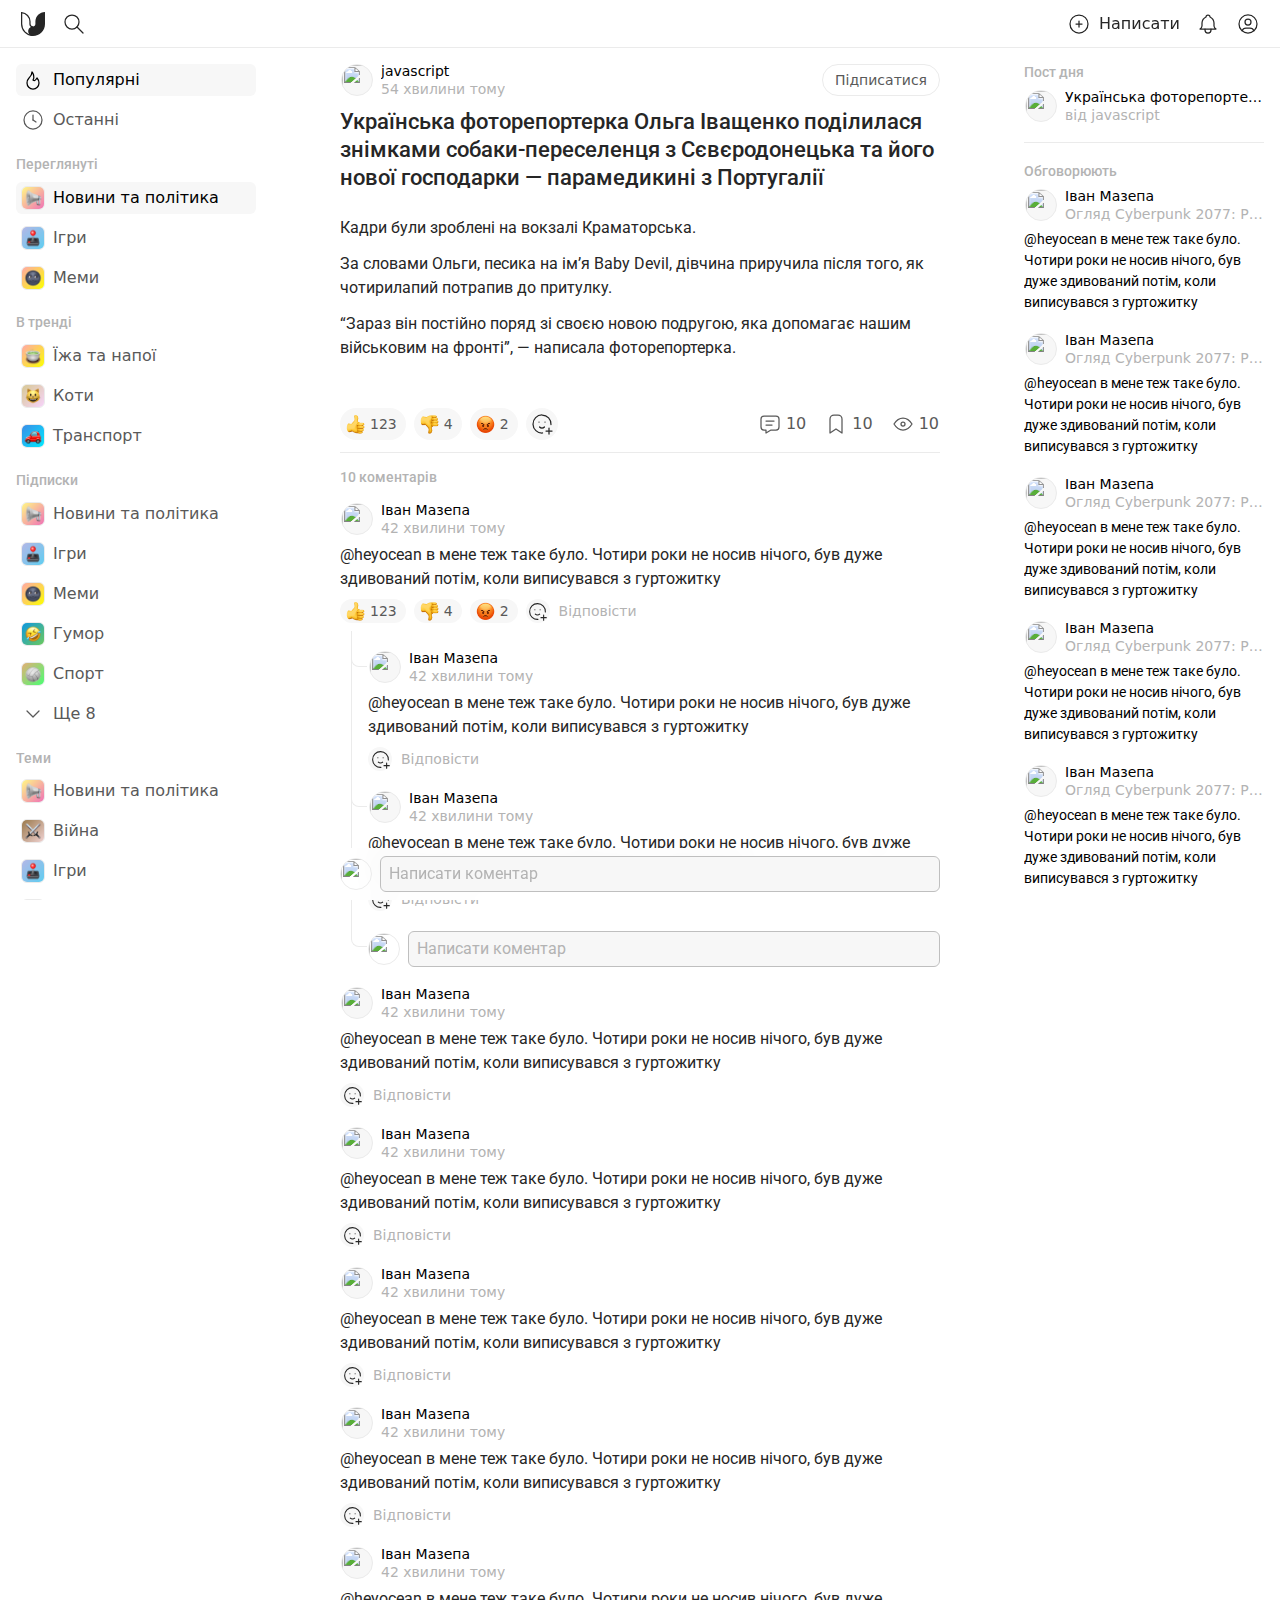
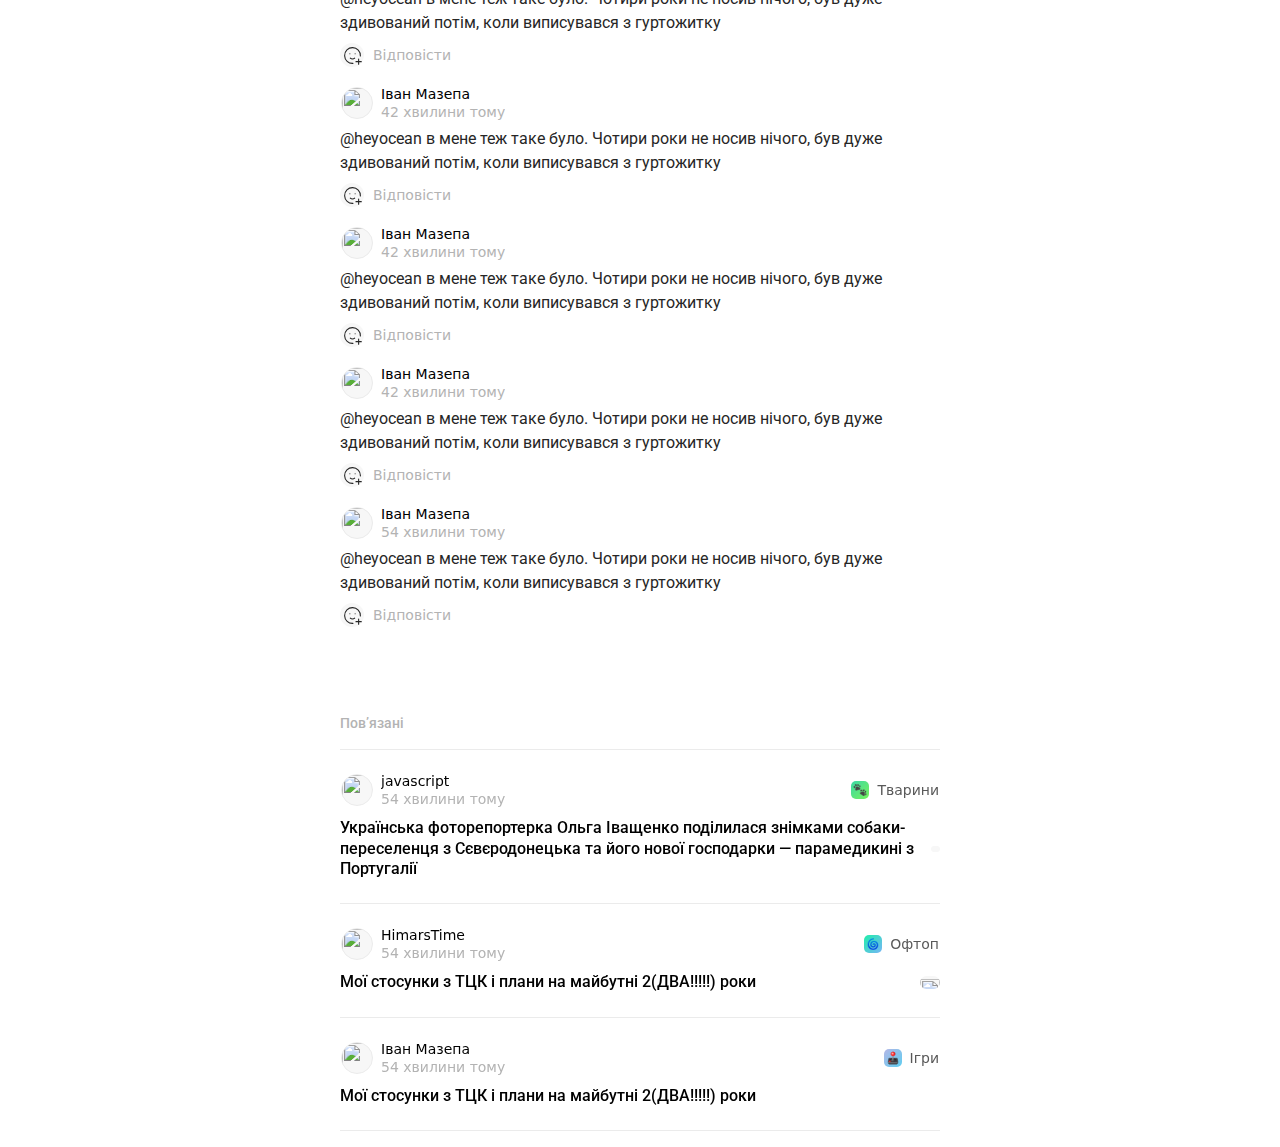
==== post.html @ 1ce72368 "Init" ====
<!DOCTYPE html>
<html lang="en">
  <head>
    <meta charset="UTF-8" />
    <meta
      name="viewport"
      content="width=device-width, initial-scale=1, maximum-scale=1"
    />
    <title>Document</title>

    <link rel="preconnect" href="https://fonts.googleapis.com" />
    <link rel="preconnect" href="https://fonts.gstatic.com" crossorigin />
    <link
      rel="stylesheet"
      href="https://fonts.googleapis.com/css2?family=Roboto:wght@400;500;700&display=swap"
      data-navigate-track="reload"
    />

    <link rel="stylesheet" href="app.css" />
  </head>
  <body>
    <div class="layout">
      <header class="layout__header">
        <div class="layout__header-slot">
          <label for="nav-toggle" class="icon">
            <svg
              xmlns="http://www.w3.org/2000/svg"
              width="24"
              height="24"
              viewBox="0 0 24 24"
              stroke-width="1.25"
              stroke="currentColor"
              fill="none"
              stroke-linecap="round"
              stroke-linejoin="round"
            >
              <path stroke="none" d="M0 0h24v24H0z" fill="none"></path>
              <path d="M4 6l16 0"></path>
              <path d="M4 12l16 0"></path>
              <path d="M4 18l16 0"></path>
            </svg>
          </label>

          <a href="#" class="button" style="--button-px: 0">
            <svg
              width="32"
              height="32"
              viewBox="0 0 32 32"
              fill="none"
              xmlns="http://www.w3.org/2000/svg"
            >
              <path
                d="M15.375 27.3581C9.38347 27.0336 4.62506 22.0725 4.62506 16L4.625 4.64642C9.29014 4.96732 12.9749 8.85333 12.9749 13.6V16V16C12.975 17.4563 14.0043 18.6723 15.375 18.9602V27.3581Z"
                stroke="currentColor"
                stroke-width="1.25"
              />
              <path
                d="M18.3994 13.6C18.3994 8.29805 22.6974 4 27.9993 4V16C27.9993 22.6167 22.6439 27.9827 16.0312 27.9999C16.0205 28 16.0099 28 15.9992 28C13.3482 28 11.1992 25.851 11.1992 23.2C11.1992 20.5491 13.3482 18.4 15.9992 18.4C15.9991 18.4 15.9992 18.4 15.9992 18.4C17.3246 18.4 18.3992 17.3254 18.3992 16L18.3994 13.6Z"
                fill="currentColor"
              />
            </svg>
          </a>

          <label class="button" for="search-from-toggle">
            <span class="icon">
              <svg
                xmlns="http://www.w3.org/2000/svg"
                width="24"
                height="24"
                viewBox="0 0 24 24"
                stroke-width="1.25"
                stroke="currentColor"
                fill="none"
                stroke-linecap="round"
                stroke-linejoin="round"
              >
                <path stroke="none" d="M0 0h24v24H0z" fill="none"></path>
                <path d="M10 10m-7 0a7 7 0 1 0 14 0a7 7 0 1 0 -14 0"></path>
                <path d="M21 21l-6 -6"></path>
              </svg>
            </span>
          </label>
        </div>

        <div class="layout__header-slot">
          <label class="button" for="post-form-toggle">
            <span class="icon">
              <svg
                xmlns="http://www.w3.org/2000/svg"
                width="24"
                height="24"
                viewBox="0 0 24 24"
                stroke-width="1.25"
                stroke="currentColor"
                fill="none"
                stroke-linecap="round"
                stroke-linejoin="round"
              >
                <path stroke="none" d="M0 0h24v24H0z" fill="none"></path>
                <path d="M3 12a9 9 0 1 0 18 0a9 9 0 0 0 -18 0"></path>
                <path d="M9 12h6"></path>
                <path d="M12 9v6"></path>
              </svg>
            </span>
            Написати
          </label>
          <label class="button" for="notifications-toggle">
            <span class="icon">
              <svg
                xmlns="http://www.w3.org/2000/svg"
                class="icon icon-tabler icon-tabler-bell"
                width="24"
                height="24"
                viewBox="0 0 24 24"
                stroke-width="1.25"
                stroke="currentColor"
                fill="none"
                stroke-linecap="round"
                stroke-linejoin="round"
              >
                <path stroke="none" d="M0 0h24v24H0z" fill="none"></path>
                <path
                  d="M10 5a2 2 0 1 1 4 0a7 7 0 0 1 4 6v3a4 4 0 0 0 2 3h-16a4 4 0 0 0 2 -3v-3a7 7 0 0 1 4 -6"
                ></path>
                <path d="M9 17v1a3 3 0 0 0 6 0v-1"></path>
              </svg>
            </span>
          </label>
          <button class="button">
            <span class="icon">
              <svg
                xmlns="http://www.w3.org/2000/svg"
                width="24"
                height="24"
                viewBox="0 0 24 24"
                stroke-width="1.25"
                stroke="currentColor"
                fill="none"
                stroke-linecap="round"
                stroke-linejoin="round"
              >
                <path stroke="none" d="M0 0h24v24H0z" fill="none"></path>
                <path d="M12 12m-9 0a9 9 0 1 0 18 0a9 9 0 1 0 -18 0"></path>
                <path d="M12 10m-3 0a3 3 0 1 0 6 0a3 3 0 1 0 -6 0"></path>
                <path
                  d="M6.168 18.849a4 4 0 0 1 3.832 -2.849h4a4 4 0 0 1 3.834 2.855"
                ></path>
              </svg>
            </span>
          </button>
          <label for="aside-toggle" class="icon">
            <svg
              xmlns="http://www.w3.org/2000/svg"
              width="24"
              height="24"
              viewBox="0 0 24 24"
              stroke-width="1.25"
              stroke="currentColor"
              fill="none"
              stroke-linecap="round"
              stroke-linejoin="round"
            >
              <path stroke="none" d="M0 0h24v24H0z" fill="none"></path>
              <path d="M6 6l6 6l-6 6"></path>
              <path d="M17 5v13"></path>
            </svg>
          </label>
        </div>
      </header>

      <div class="layout__body">
        <input type="checkbox" id="nav-toggle" data-drawer-toggle />
        <aside class="layout__aside drawer" data-drawer-variant="left">
          <div class="group" data-group-variant="vertical">
            <section
              class="group"
              data-group-variant="vertical"
              data-group-gap="sm"
            >
              <ul class="tabs" data-tabs-variant="vertical">
                <li data-current>
                  <a href="#" class="button">
                    <span class="icon">
                      <svg
                        xmlns="http://www.w3.org/2000/svg"
                        width="24"
                        height="24"
                        viewBox="0 0 24 24"
                        stroke-width="1.25"
                        stroke="currentColor"
                        fill="none"
                        stroke-linecap="round"
                        stroke-linejoin="round"
                      >
                        <path
                          stroke="none"
                          d="M0 0h24v24H0z"
                          fill="none"
                        ></path>
                        <path
                          d="M12 12c2 -2.96 0 -7 -1 -8c0 3.038 -1.773 4.741 -3 6c-1.226 1.26 -2 3.24 -2 5a6 6 0 1 0 12 0c0 -1.532 -1.056 -3.94 -2 -5c-1.786 3 -2.791 3 -4 2z"
                        ></path>
                      </svg>
                    </span>
                    Популярні
                  </a>
                </li>
                <li>
                  <a href="#" class="button">
                    <span class="icon">
                      <svg
                        xmlns="http://www.w3.org/2000/svg"
                        width="24"
                        height="24"
                        viewBox="0 0 24 24"
                        stroke-width="1.25"
                        stroke="currentColor"
                        fill="none"
                        stroke-linecap="round"
                        stroke-linejoin="round"
                      >
                        <path
                          stroke="none"
                          d="M0 0h24v24H0z"
                          fill="none"
                        ></path>
                        <path
                          d="M12 12m-9 0a9 9 0 1 0 18 0a9 9 0 1 0 -18 0"
                        ></path>
                        <path d="M12 12l3 2"></path>
                        <path d="M12 7v5"></path>
                      </svg>
                    </span>
                    Останні
                  </a>
                </li>
              </ul>
            </section>

            <section
              class="group"
              data-group-variant="vertical"
              data-group-gap="sm"
            >
              <h3 class="capheading">Переглянуті</h3>

              <ul class="tabs" data-tabs-variant="vertical">
                <li data-current>
                  <a href="#" class="tag-button button">
                    <span class="icon">
                      <img src="./topics/news.png" alt="" />
                    </span>
                    Новини та політика
                  </a>
                </li>
                <li>
                  <a href="#" class="tag-button button">
                    <span class="icon">
                      <img src="./topics/gaming.png" alt="" />
                    </span>
                    Ігри
                  </a>
                </li>
                <li>
                  <a href="#" class="tag-button button">
                    <span class="icon">
                      <img src="./topics/meme.png" alt="" />
                    </span>
                    Меми
                  </a>
                </li>
              </ul>
            </section>

            <section
              class="group"
              data-group-variant="vertical"
              data-group-gap="sm"
            >
              <h3 class="capheading">В тренді</h3>

              <ul class="tabs" data-tabs-variant="vertical">
                <li>
                  <a href="#" class="tag-button button">
                    <span class="icon">
                      <img src="./topics/food-drinks.png" alt="" />
                    </span>
                    Їжа та напої
                  </a>
                </li>
                <li>
                  <a href="#" class="tag-button button">
                    <span class="icon">
                      <img src="./topics/cats.png" alt="" />
                    </span>
                    Коти
                  </a>
                </li>
                <li>
                  <a href="#" class="tag-button button">
                    <span class="icon">
                      <img src="./topics/vehicle.png" alt="" />
                    </span>
                    Транспорт
                  </a>
                </li>
              </ul>
            </section>

            <section
              class="group"
              data-group-variant="vertical"
              data-group-gap="sm"
            >
              <h3 class="capheading">Підписки</h3>

              <ul class="tabs" data-tabs-variant="vertical">
                <li>
                  <a href="#" class="tag-button button">
                    <span class="icon">
                      <img src="./topics/news.png" alt="" />
                    </span>
                    Новини та політика
                  </a>
                </li>
                <li>
                  <a href="#" class="tag-button button">
                    <span class="icon">
                      <img src="./topics/gaming.png" alt="" />
                    </span>
                    Ігри
                  </a>
                </li>
                <li>
                  <a href="#" class="tag-button button">
                    <span class="icon">
                      <img src="./topics/meme.png" alt="" />
                    </span>
                    Меми
                  </a>
                </li>
                <li>
                  <a href="#" class="tag-button button">
                    <span class="icon">
                      <img src="./topics/humor.png" alt="" />
                    </span>
                    Гумор
                  </a>
                </li>
                <li>
                  <a href="#" class="tag-button button">
                    <span class="icon">
                      <img src="./topics/sport.png" alt="" />
                    </span>
                    Спорт
                  </a>
                </li>
                <li>
                  <a href="#" class="button">
                    <span class="icon">
                      <svg
                        xmlns="http://www.w3.org/2000/svg"
                        width="24"
                        height="24"
                        viewBox="0 0 24 24"
                        stroke-width="1.25"
                        stroke="currentColor"
                        fill="none"
                        stroke-linecap="round"
                        stroke-linejoin="round"
                      >
                        <path
                          stroke="none"
                          d="M0 0h24v24H0z"
                          fill="none"
                        ></path>
                        <path d="M6 9l6 6l6 -6"></path>
                      </svg>
                    </span>
                    Ще 8
                  </a>
                </li>
              </ul>
            </section>

            <section
              class="group"
              data-group-variant="vertical"
              data-group-gap="sm"
            >
              <h3 class="capheading">Теми</h3>

              <ul class="tabs" data-tabs-variant="vertical">
                <li>
                  <a href="#" class="tag-button button">
                    <span class="icon">
                      <img src="./topics/news.png" alt="" />
                    </span>
                    Новини та політика
                  </a>
                </li>
                <li>
                  <a href="#" class="tag-button button">
                    <span class="icon">
                      <img src="./topics/war.png" alt="" />
                    </span>
                    Війна
                  </a>
                </li>
                <li>
                  <a href="#" class="tag-button button">
                    <span class="icon">
                      <img src="./topics/gaming.png" alt="" />
                    </span>
                    Ігри
                  </a>
                </li>
                <li>
                  <a href="#" class="tag-button button">
                    <span class="icon">
                      <img src="./topics/meme.png" alt="" />
                    </span>
                    Меми
                  </a>
                </li>
                <li>
                  <a href="#" class="tag-button button">
                    <span class="icon">
                      <img src="./topics/humor.png" alt="" />
                    </span>
                    Гумор
                  </a>
                </li>
                <li>
                  <a href="#" class="tag-button button">
                    <span class="icon">
                      <img src="./topics/sport.png" alt="" />
                    </span>
                    Спорт
                  </a>
                </li>
                <li>
                  <a href="#" class="tag-button button">
                    <span class="icon">
                      <img src="./topics/relationship.png" alt="" />
                    </span>
                    Відносини
                  </a>
                </li>
                <li>
                  <a href="#" class="tag-button button">
                    <span class="icon">
                      <img src="./topics/comics.png" alt="" />
                    </span>
                    Комікси та вебтуни
                  </a>
                </li>
                <li>
                  <a href="#" class="tag-button button">
                    <span class="icon">
                      <img src="./topics/animals.png" alt="" />
                    </span>
                    Тварини
                  </a>
                </li>
                <li>
                  <a href="#" class="tag-button button">
                    <span class="icon">
                      <img src="./topics/food-drinks.png" alt="" />
                    </span>
                    Їжа та напої
                  </a>
                </li>
                <li>
                  <a href="#" class="tag-button button">
                    <span class="icon">
                      <img src="./topics/cats.png" alt="" />
                    </span>
                    Коти
                  </a>
                </li>
                <li>
                  <a href="#" class="tag-button button">
                    <span class="icon">
                      <img src="./topics/vehicle.png" alt="" />
                    </span>
                    Транспорт
                  </a>
                </li>
                <li>
                  <a href="#" class="tag-button button">
                    <span class="icon">
                      <img src="./topics/science.png" alt="" />
                    </span>
                    Наука і техніка
                  </a>
                </li>
                <li>
                  <a href="#" class="tag-button button">
                    <span class="icon">
                      <img src="./topics/shock.png" alt="" />
                    </span>
                    Шок
                  </a>
                </li>
                <li>
                  <a href="#" class="tag-button button">
                    <span class="icon">
                      <img src="./topics/crypto.png" alt="" />
                    </span>
                    Крипта
                  </a>
                </li>
                <li>
                  <a href="#" class="tag-button button">
                    <span class="icon">
                      <img src="./topics/anime.png" alt="" />
                    </span>
                    Аніме та манга
                  </a>
                </li>
                <li>
                  <a href="#" class="tag-button button">
                    <span class="icon">
                      <img src="./topics/movies.png" alt="" />
                    </span>
                    Кіно та ТБ
                  </a>
                </li>
                <li>
                  <a href="#" class="tag-button button">
                    <span class="icon">
                      <img src="./topics/offtop.png" alt="" />
                    </span>
                    Офтоп
                  </a>
                </li>
                <li>
                  <a href="#" class="tag-button button">
                    <span class="icon">
                      <img src="./topics/wow.png" alt="" />
                    </span>
                    Ух ти!
                  </a>
                </li>
                <li>
                  <a href="#" class="tag-button button">
                    <span class="icon">
                      <img src="./topics/positive.png" alt="" />
                    </span>
                    Позитив
                  </a>
                </li>
                <li>
                  <a href="#" class="tag-button button">
                    <span class="icon">
                      <img src="./topics/ask-tell.png" alt="" />
                    </span>
                    Питай та розповідай
                  </a>
                </li>
                <li>
                  <a href="#" class="tag-button button">
                    <span class="icon">
                      <img src="./topics/music.png" alt="" />
                    </span>
                    Музика
                  </a>
                </li>
                <li>
                  <a href="#" class="tag-button button">
                    <span class="icon">
                      <img src="./topics/ai.png" alt="" />
                    </span>
                    Штучний інтелект
                  </a>
                </li>
                <li>
                  <a href="#" class="tag-button button">
                    <span class="icon">
                      <img src="./topics/traveling.png" alt="" />
                    </span>
                    Навколо світу
                  </a>
                </li>
                <li>
                  <a href="#" class="tag-button button">
                    <span class="icon">
                      <img src="./topics/lifehack.png" alt="" />
                    </span>
                    Лайфхаки
                  </a>
                </li>
                <li>
                  <a href="#" class="tag-button button">
                    <span class="icon">
                      <img src="./topics/development.png" alt="" />
                    </span>
                    Розробка
                  </a>
                </li>
              </ul>
            </section>
          </div>
        </aside>

        <!--
        <main class="layout__main">
          <div class="group" data-group-variant="vertical">
            <ul class="tabs">
              <li data-current>
                <a href="#" class="button">Популярні</a>
              </li>
              <li>
                <a href="#" class="button">Останні</a>
              </li>
            </ul>

            <ul class="list">
              <li>
                <article class="post-preview">
                  <header class="post-preview__header">
                    <a href="#" class="metaicon button">
                      <span class="userpic icon">
                        <img
                          src="https://media.ujournal.com.ua/d41d8cd98f00b204e9800998ecf8427e-108.jpg"
                          alt=""
                        />
                      </span>
                      <span>
                        <span>javascript</span>
                        <span>54 хвилини тому</span>
                      </span>
                    </a>
                    <a href="#" class="button tag">
                      <span class="icon">
                        <img src="./topics/animals.png" alt="" />
                      </span>
                      Тварини
                    </a>
                  </header>
                  <div class="post-preview__body">
                    <h2 class="post-preview__title">
                      <a href="#">
                        Українська фоторепортерка Ольга Іващенко поділилася
                        знімками собаки-переселенця з Сєвєродонецька та його
                        нової господарки — парамедикині з Португалії
                      </a>
                    </h2>
                    <p class="post-preview__description">
                      Кадри були зроблені на вокзалі Краматорська. За словами
                      Ольги, песика на ім’я Baby Devil, дівчина приручила після
                      того, як чотирилапий потрапив до притулку. “Зараз він
                      постійно поряд зі своєю новою по…
                    </p>
                    <div class="post-preview__image">
                      <img
                        src="https://media.ujournal.com.ua/6aaf73ac7b2ecc97fa11ed50e560b2a7.jpg"
                        alt=""
                      />
                    </div>
                  </div>
                  <footer class="post-preview__footer">
                    <div
                      class="group"
                      data-group-variant="horizontal"
                      data-group-gap="sm"
                    >
                      <button type="button" class="reaction-button button">
                        <span class="icon">
                          <img src="./reactions/thumb-up.png" />
                        </span>
                        123
                      </button>
                      <button type="button" class="reaction-button button">
                        <span class="icon">
                          <img src="./reactions/thumb-down.png" />
                        </span>
                        4
                      </button>
                      <button type="button" class="reaction-button button">
                        <span class="icon">
                          <img src="./reactions/angry.png" />
                        </span>
                        2
                      </button>
                      <details class="reaction">
                        <summary>
                          <span class="button">
                            <span class="icon">
                              <svg
                                xmlns="http://www.w3.org/2000/svg"
                                width="24"
                                height="24"
                                viewBox="0 0 24 24"
                                stroke-width="1.25"
                                stroke="currentColor"
                                fill="none"
                                stroke-linecap="round"
                                stroke-linejoin="round"
                              >
                                <path
                                  stroke="none"
                                  d="M0 0h24v24H0z"
                                  fill="none"
                                ></path>
                                <path
                                  d="M20.985 12.528a9 9 0 1 0 -8.45 8.456"
                                ></path>
                                <path d="M16 19h6"></path>
                                <path d="M19 16v6"></path>
                                <path d="M9 10h.01"></path>
                                <path d="M15 10h.01"></path>
                                <path
                                  d="M9.5 15c.658 .64 1.56 1 2.5 1s1.842 -.36 2.5 -1"
                                ></path>
                              </svg>
                            </span>
                          </span>
                        </summary>
                        <section>
                          <button type="button" class="button">
                            <span class="icon">
                              <img src="./reactions/thumb-up.png" />
                            </span>
                          </button>
                          <button type="button" class="button">
                            <span class="icon">
                              <img src="./reactions/happy.png" />
                            </span>
                          </button>
                          <button type="button" class="button">
                            <span class="icon">
                              <img src="./reactions/wow.png" />
                            </span>
                          </button>
                          <button type="button" class="button">
                            <span class="icon">
                              <img src="./reactions/thumb-down.png" />
                            </span>
                          </button>
                          <button type="button" class="button">
                            <span class="icon">
                              <img src="./reactions/sad.png" />
                            </span>
                          </button>
                          <button type="button" class="button">
                            <span class="icon">
                              <img src="./reactions/angry.png" />
                            </span>
                          </button>
                        </section>
                      </details>
                    </div>
                    <ul class="group">
                      <li>
                        <a herf="#" class="button">
                          <span class="overflowed">
                            <span class="userpic icon">
                              <img
                                src="https://media.ujournal.com.ua/d41d8cd98f00b204e9800998ecf8427e-167.jpg"
                                alt=""
                              />
                            </span>
                            <span class="userpic icon">
                              <img
                                src="https://media.ujournal.com.ua/d41d8cd98f00b204e9800998ecf8427e-167.jpg"
                                alt=""
                              />
                            </span>
                            <span class="userpic icon">
                              <img
                                src="https://media.ujournal.com.ua/d41d8cd98f00b204e9800998ecf8427e-167.jpg"
                                alt=""
                              />
                            </span>
                          </span>
                          10 коментарів
                        </a>
                      </li>
                      <li>
                        <span class="button">
                          <span class="icon">
                            <svg
                              xmlns="http://www.w3.org/2000/svg"
                              width="24"
                              height="24"
                              viewBox="0 0 24 24"
                              stroke-width="1.25"
                              stroke="currentColor"
                              fill="none"
                              stroke-linecap="round"
                              stroke-linejoin="round"
                            >
                              <path
                                stroke="none"
                                d="M0 0h24v24H0z"
                                fill="none"
                              ></path>
                              <path
                                d="M10 12a2 2 0 1 0 4 0a2 2 0 0 0 -4 0"
                              ></path>
                              <path
                                d="M21 12c-2.4 4 -5.4 6 -9 6c-3.6 0 -6.6 -2 -9 -6c2.4 -4 5.4 -6 9 -6c3.6 0 6.6 2 9 6"
                              ></path>
                            </svg>
                          </span>
                          10
                        </span>
                      </li>
                    </ul>
                  </footer>
                </article>
              </li>
              <li>
                <article class="post-preview">
                  <header class="post-preview__header">
                    <a href="#" class="metaicon button">
                      <span class="userpic icon">
                        <img
                          src="https://media.ujournal.com.ua/d41d8cd98f00b204e9800998ecf8427e-217.jpg"
                          alt=""
                        />
                      </span>
                      <span>
                        <span>HimarsTime</span>
                        <span>54 хвилини тому</span>
                      </span>
                    </a>
                    <a href="#" class="button tag">
                      <span class="icon">
                        <img src="./topics/offtop.png" alt="" />
                      </span>
                      Офтоп
                    </a>
                  </header>
                  <div class="post-preview__body">
                    <h2 class="post-preview__title">
                      <a href="#">
                        Мої стосунки з ТЦК і плани на майбутні 2(ДВА!!!!!) роки
                      </a>
                    </h2>
                    <p class="post-preview__description">
                      За моїми підрахунками я вже 17 років безперервно намагаюсь
                      чомусь навчитись в різних навчальних закладах Після 24
                      лютого я по суті сиджу майже безвилазно в селі, хоч і
                      вчусь в Харкові (я там дистанцій…
                    </p>
                    <div class="post-preview__image">
                      <img
                        src="https://media.ujournal.com.ua/4ba58a773c8dbd08305634bb1a7a73d3.jpg"
                        alt=""
                      />
                    </div>
                  </div>
                  <footer class="post-preview__footer">
                    <div
                      class="group"
                      data-group-variant="horizontal"
                      data-group-gap="sm"
                    >
                      <button type="button" class="reaction-button button">
                        <span class="icon">
                          <img src="./reactions/thumb-up.png" />
                        </span>
                        123
                      </button>
                      <button type="button" class="reaction-button button">
                        <span class="icon">
                          <img src="./reactions/thumb-down.png" />
                        </span>
                        4
                      </button>
                      <button type="button" class="reaction-button button">
                        <span class="icon">
                          <img src="./reactions/angry.png" />
                        </span>
                        2
                      </button>
                      <details class="reaction">
                        <summary>
                          <span class="button">
                            <span class="icon">
                              <svg
                                xmlns="http://www.w3.org/2000/svg"
                                width="24"
                                height="24"
                                viewBox="0 0 24 24"
                                stroke-width="1.25"
                                stroke="currentColor"
                                fill="none"
                                stroke-linecap="round"
                                stroke-linejoin="round"
                              >
                                <path
                                  stroke="none"
                                  d="M0 0h24v24H0z"
                                  fill="none"
                                ></path>
                                <path
                                  d="M20.985 12.528a9 9 0 1 0 -8.45 8.456"
                                ></path>
                                <path d="M16 19h6"></path>
                                <path d="M19 16v6"></path>
                                <path d="M9 10h.01"></path>
                                <path d="M15 10h.01"></path>
                                <path
                                  d="M9.5 15c.658 .64 1.56 1 2.5 1s1.842 -.36 2.5 -1"
                                ></path>
                              </svg>
                            </span>
                          </span>
                        </summary>
                        <section>
                          <button type="button" class="button">
                            <span class="icon">
                              <img src="./reactions/thumb-up.png" />
                            </span>
                          </button>
                          <button type="button" class="button">
                            <span class="icon">
                              <img src="./reactions/happy.png" />
                            </span>
                          </button>
                          <button type="button" class="button">
                            <span class="icon">
                              <img src="./reactions/wow.png" />
                            </span>
                          </button>
                          <button type="button" class="button">
                            <span class="icon">
                              <img src="./reactions/thumb-down.png" />
                            </span>
                          </button>
                          <button type="button" class="button">
                            <span class="icon">
                              <img src="./reactions/sad.png" />
                            </span>
                          </button>
                          <button type="button" class="button">
                            <span class="icon">
                              <img src="./reactions/angry.png" />
                            </span>
                          </button>
                        </section>
                      </details>
                    </div>
                    <ul class="group">
                      <li>
                        <a herf="#" class="button">
                          <span class="overflowed">
                            <span class="userpic icon">
                              <img
                                src="https://media.ujournal.com.ua/d41d8cd98f00b204e9800998ecf8427e-167.jpg"
                                alt=""
                              />
                            </span>
                            <span class="userpic icon">
                              <img
                                src="https://media.ujournal.com.ua/d41d8cd98f00b204e9800998ecf8427e-167.jpg"
                                alt=""
                              />
                            </span>
                            <span class="userpic icon">
                              <img
                                src="https://media.ujournal.com.ua/d41d8cd98f00b204e9800998ecf8427e-167.jpg"
                                alt=""
                              />
                            </span>
                          </span>
                          10 коментарів
                        </a>
                      </li>
                      <li>
                        <span class="button">
                          <span class="icon">
                            <svg
                              xmlns="http://www.w3.org/2000/svg"
                              width="24"
                              height="24"
                              viewBox="0 0 24 24"
                              stroke-width="1.25"
                              stroke="currentColor"
                              fill="none"
                              stroke-linecap="round"
                              stroke-linejoin="round"
                            >
                              <path
                                stroke="none"
                                d="M0 0h24v24H0z"
                                fill="none"
                              ></path>
                              <path
                                d="M10 12a2 2 0 1 0 4 0a2 2 0 0 0 -4 0"
                              ></path>
                              <path
                                d="M21 12c-2.4 4 -5.4 6 -9 6c-3.6 0 -6.6 -2 -9 -6c2.4 -4 5.4 -6 9 -6c3.6 0 6.6 2 9 6"
                              ></path>
                            </svg>
                          </span>
                          10
                        </span>
                      </li>
                    </ul>
                  </footer>
                </article>
              </li>
              <li>
                <article class="post-preview">
                  <header class="post-preview__header">
                    <a href="#" class="metaicon button">
                      <span class="userpic icon">
                        <img
                          src="https://media.ujournal.com.ua/d41d8cd98f00b204e9800998ecf8427e-167.jpg"
                          alt=""
                        />
                      </span>
                      <span>
                        <span>Іван Мазепа</span>
                        <span>54 хвилини тому</span>
                      </span>
                    </a>
                    <a href="#" class="button tag">
                      <span class="icon">
                        <img src="./topics/gaming.png" alt="" />
                      </span>
                      Ігри
                    </a>
                  </header>
                  <div class="post-preview__body">
                    <h2 class="post-preview__title">
                      <a href="#"> 42 хвилини тому </a>
                    </h2>
                    <p class="post-preview__description">
                      26 вересня для оновленої Cyberpunk 2077 2.0, яка вийшла за
                      п’ять днів до цього, вийшло перше та останнє сюжетне
                      доповнення Phantom Liberty. Воно ж «Ілюзія свободи». DLC
                      додає досить велику кількість сюжетних квестів, додаткових
                      завдань та побічних квестів.
                    </p>
                    <div class="post-preview__image"></div>
                  </div>
                  <footer class="post-preview__footer">
                    <div
                      class="group"
                      data-group-variant="horizontal"
                      data-group-gap="sm"
                    >
                      <button type="button" class="reaction-button button">
                        <span class="icon">
                          <img src="./reactions/thumb-up.png" />
                        </span>
                        123
                      </button>
                      <button type="button" class="reaction-button button">
                        <span class="icon">
                          <img src="./reactions/thumb-down.png" />
                        </span>
                        4
                      </button>
                      <button type="button" class="reaction-button button">
                        <span class="icon">
                          <img src="./reactions/angry.png" />
                        </span>
                        2
                      </button>
                      <details class="reaction">
                        <summary>
                          <span class="button">
                            <span class="icon">
                              <svg
                                xmlns="http://www.w3.org/2000/svg"
                                width="24"
                                height="24"
                                viewBox="0 0 24 24"
                                stroke-width="1.25"
                                stroke="currentColor"
                                fill="none"
                                stroke-linecap="round"
                                stroke-linejoin="round"
                              >
                                <path
                                  stroke="none"
                                  d="M0 0h24v24H0z"
                                  fill="none"
                                ></path>
                                <path
                                  d="M20.985 12.528a9 9 0 1 0 -8.45 8.456"
                                ></path>
                                <path d="M16 19h6"></path>
                                <path d="M19 16v6"></path>
                                <path d="M9 10h.01"></path>
                                <path d="M15 10h.01"></path>
                                <path
                                  d="M9.5 15c.658 .64 1.56 1 2.5 1s1.842 -.36 2.5 -1"
                                ></path>
                              </svg>
                            </span>
                          </span>
                        </summary>
                        <section>
                          <button type="button" class="button">
                            <span class="icon">
                              <img src="./reactions/thumb-up.png" />
                            </span>
                          </button>
                          <button type="button" class="button">
                            <span class="icon">
                              <img src="./reactions/happy.png" />
                            </span>
                          </button>
                          <button type="button" class="button">
                            <span class="icon">
                              <img src="./reactions/wow.png" />
                            </span>
                          </button>
                          <button type="button" class="button">
                            <span class="icon">
                              <img src="./reactions/thumb-down.png" />
                            </span>
                          </button>
                          <button type="button" class="button">
                            <span class="icon">
                              <img src="./reactions/sad.png" />
                            </span>
                          </button>
                          <button type="button" class="button">
                            <span class="icon">
                              <img src="./reactions/angry.png" />
                            </span>
                          </button>
                        </section>
                      </details>
                    </div>
                    <ul class="group">
                      <li>
                        <a herf="#" class="button">
                          <span class="overflowed">
                            <span class="userpic icon">
                              <img
                                src="https://media.ujournal.com.ua/d41d8cd98f00b204e9800998ecf8427e-167.jpg"
                                alt=""
                              />
                            </span>
                            <span class="userpic icon">
                              <img
                                src="https://media.ujournal.com.ua/d41d8cd98f00b204e9800998ecf8427e-167.jpg"
                                alt=""
                              />
                            </span>
                            <span class="userpic icon">
                              <img
                                src="https://media.ujournal.com.ua/d41d8cd98f00b204e9800998ecf8427e-167.jpg"
                                alt=""
                              />
                            </span>
                          </span>
                          10 коментарів
                        </a>
                      </li>
                      <li>
                        <span class="button">
                          <span class="icon">
                            <svg
                              xmlns="http://www.w3.org/2000/svg"
                              width="24"
                              height="24"
                              viewBox="0 0 24 24"
                              stroke-width="1.25"
                              stroke="currentColor"
                              fill="none"
                              stroke-linecap="round"
                              stroke-linejoin="round"
                            >
                              <path
                                stroke="none"
                                d="M0 0h24v24H0z"
                                fill="none"
                              ></path>
                              <path
                                d="M10 12a2 2 0 1 0 4 0a2 2 0 0 0 -4 0"
                              ></path>
                              <path
                                d="M21 12c-2.4 4 -5.4 6 -9 6c-3.6 0 -6.6 -2 -9 -6c2.4 -4 5.4 -6 9 -6c3.6 0 6.6 2 9 6"
                              ></path>
                            </svg>
                          </span>
                          10
                        </span>
                      </li>
                    </ul>
                  </footer>
                </article>
              </li>
              <li>
                <article class="post-preview">
                  <header class="post-preview__header">
                    <a href="#" class="metaicon button">
                      <span class="userpic icon">
                        <img
                          src="https://media.ujournal.com.ua/d41d8cd98f00b204e9800998ecf8427e-167.jpg"
                          alt=""
                        />
                      </span>
                      <span>
                        <span>Іван Мазепа</span>
                        <span>54 хвилини тому</span>
                      </span>
                    </a>
                    <a href="#" class="button tag">
                      <span class="icon">
                        <img src="./topics/gaming.png" alt="" />
                      </span>
                      Ігри
                    </a>
                  </header>
                  <div class="post-preview__body">
                    <h2 class="post-preview__title">
                      <a href="#"> 42 хвилини тому </a>
                    </h2>
                    <p class="post-preview__description">
                      26 вересня для оновленої Cyberpunk 2077 2.0, яка вийшла за
                      п’ять днів до цього, вийшло перше та останнє сюжетне
                      доповнення Phantom Liberty. Воно ж «Ілюзія свободи». DLC
                      додає досить велику кількість сюжетних квестів, додаткових
                      завдань та побічних квестів.
                    </p>
                    <div class="post-preview__image"></div>
                  </div>
                  <footer class="post-preview__footer">
                    <div
                      class="group"
                      data-group-variant="horizontal"
                      data-group-gap="sm"
                    >
                      <button type="button" class="reaction-button button">
                        <span class="icon">
                          <img src="./reactions/thumb-up.png" />
                        </span>
                        123
                      </button>
                      <button type="button" class="reaction-button button">
                        <span class="icon">
                          <img src="./reactions/thumb-down.png" />
                        </span>
                        4
                      </button>
                      <button type="button" class="reaction-button button">
                        <span class="icon">
                          <img src="./reactions/angry.png" />
                        </span>
                        2
                      </button>
                      <details class="reaction">
                        <summary>
                          <span class="button">
                            <span class="icon">
                              <svg
                                xmlns="http://www.w3.org/2000/svg"
                                width="24"
                                height="24"
                                viewBox="0 0 24 24"
                                stroke-width="1.25"
                                stroke="currentColor"
                                fill="none"
                                stroke-linecap="round"
                                stroke-linejoin="round"
                              >
                                <path
                                  stroke="none"
                                  d="M0 0h24v24H0z"
                                  fill="none"
                                ></path>
                                <path
                                  d="M20.985 12.528a9 9 0 1 0 -8.45 8.456"
                                ></path>
                                <path d="M16 19h6"></path>
                                <path d="M19 16v6"></path>
                                <path d="M9 10h.01"></path>
                                <path d="M15 10h.01"></path>
                                <path
                                  d="M9.5 15c.658 .64 1.56 1 2.5 1s1.842 -.36 2.5 -1"
                                ></path>
                              </svg>
                            </span>
                          </span>
                        </summary>
                        <section>
                          <button type="button" class="button">
                            <span class="icon">
                              <img src="./reactions/thumb-up.png" />
                            </span>
                          </button>
                          <button type="button" class="button">
                            <span class="icon">
                              <img src="./reactions/happy.png" />
                            </span>
                          </button>
                          <button type="button" class="button">
                            <span class="icon">
                              <img src="./reactions/wow.png" />
                            </span>
                          </button>
                          <button type="button" class="button">
                            <span class="icon">
                              <img src="./reactions/thumb-down.png" />
                            </span>
                          </button>
                          <button type="button" class="button">
                            <span class="icon">
                              <img src="./reactions/sad.png" />
                            </span>
                          </button>
                          <button type="button" class="button">
                            <span class="icon">
                              <img src="./reactions/angry.png" />
                            </span>
                          </button>
                        </section>
                      </details>
                    </div>
                    <ul class="group">
                      <li>
                        <a herf="#" class="button">
                          <span class="overflowed">
                            <span class="userpic icon">
                              <img
                                src="https://media.ujournal.com.ua/d41d8cd98f00b204e9800998ecf8427e-167.jpg"
                                alt=""
                              />
                            </span>
                            <span class="userpic icon">
                              <img
                                src="https://media.ujournal.com.ua/d41d8cd98f00b204e9800998ecf8427e-167.jpg"
                                alt=""
                              />
                            </span>
                            <span class="userpic icon">
                              <img
                                src="https://media.ujournal.com.ua/d41d8cd98f00b204e9800998ecf8427e-167.jpg"
                                alt=""
                              />
                            </span>
                          </span>
                          10 коментарів
                        </a>
                      </li>
                      <li>
                        <span class="button">
                          <span class="icon">
                            <svg
                              xmlns="http://www.w3.org/2000/svg"
                              width="24"
                              height="24"
                              viewBox="0 0 24 24"
                              stroke-width="1.25"
                              stroke="currentColor"
                              fill="none"
                              stroke-linecap="round"
                              stroke-linejoin="round"
                            >
                              <path
                                stroke="none"
                                d="M0 0h24v24H0z"
                                fill="none"
                              ></path>
                              <path
                                d="M10 12a2 2 0 1 0 4 0a2 2 0 0 0 -4 0"
                              ></path>
                              <path
                                d="M21 12c-2.4 4 -5.4 6 -9 6c-3.6 0 -6.6 -2 -9 -6c2.4 -4 5.4 -6 9 -6c3.6 0 6.6 2 9 6"
                              ></path>
                            </svg>
                          </span>
                          10
                        </span>
                      </li>
                    </ul>
                  </footer>
                </article>
              </li>
              <li>
                <article class="post-preview">
                  <header class="post-preview__header">
                    <a href="#" class="metaicon button">
                      <span class="userpic icon">
                        <img
                          src="https://media.ujournal.com.ua/d41d8cd98f00b204e9800998ecf8427e-167.jpg"
                          alt=""
                        />
                      </span>
                      <span>
                        <span>Іван Мазепа</span>
                        <span>54 хвилини тому</span>
                      </span>
                    </a>
                    <a href="#" class="button tag">
                      <span class="icon">
                        <img src="./topics/gaming.png" alt="" />
                      </span>
                      Ігри
                    </a>
                  </header>
                  <div class="post-preview__body">
                    <h2 class="post-preview__title">
                      <a href="#"> 42 хвилини тому </a>
                    </h2>
                    <p class="post-preview__description">
                      26 вересня для оновленої Cyberpunk 2077 2.0, яка вийшла за
                      п’ять днів до цього, вийшло перше та останнє сюжетне
                      доповнення Phantom Liberty. Воно ж «Ілюзія свободи». DLC
                      додає досить велику кількість сюжетних квестів, додаткових
                      завдань та побічних квестів.
                    </p>
                    <div class="post-preview__image"></div>
                  </div>
                  <footer class="post-preview__footer">
                    <div
                      class="group"
                      data-group-variant="horizontal"
                      data-group-gap="sm"
                    >
                      <button type="button" class="reaction-button button">
                        <span class="icon">
                          <img src="./reactions/thumb-up.png" />
                        </span>
                        123
                      </button>
                      <button type="button" class="reaction-button button">
                        <span class="icon">
                          <img src="./reactions/thumb-down.png" />
                        </span>
                        4
                      </button>
                      <button type="button" class="reaction-button button">
                        <span class="icon">
                          <img src="./reactions/angry.png" />
                        </span>
                        2
                      </button>
                      <details class="reaction">
                        <summary>
                          <span class="button">
                            <span class="icon">
                              <svg
                                xmlns="http://www.w3.org/2000/svg"
                                width="24"
                                height="24"
                                viewBox="0 0 24 24"
                                stroke-width="1.25"
                                stroke="currentColor"
                                fill="none"
                                stroke-linecap="round"
                                stroke-linejoin="round"
                              >
                                <path
                                  stroke="none"
                                  d="M0 0h24v24H0z"
                                  fill="none"
                                ></path>
                                <path
                                  d="M20.985 12.528a9 9 0 1 0 -8.45 8.456"
                                ></path>
                                <path d="M16 19h6"></path>
                                <path d="M19 16v6"></path>
                                <path d="M9 10h.01"></path>
                                <path d="M15 10h.01"></path>
                                <path
                                  d="M9.5 15c.658 .64 1.56 1 2.5 1s1.842 -.36 2.5 -1"
                                ></path>
                              </svg>
                            </span>
                          </span>
                        </summary>
                        <section>
                          <button type="button" class="button">
                            <span class="icon">
                              <img src="./reactions/thumb-up.png" />
                            </span>
                          </button>
                          <button type="button" class="button">
                            <span class="icon">
                              <img src="./reactions/happy.png" />
                            </span>
                          </button>
                          <button type="button" class="button">
                            <span class="icon">
                              <img src="./reactions/wow.png" />
                            </span>
                          </button>
                          <button type="button" class="button">
                            <span class="icon">
                              <img src="./reactions/thumb-down.png" />
                            </span>
                          </button>
                          <button type="button" class="button">
                            <span class="icon">
                              <img src="./reactions/sad.png" />
                            </span>
                          </button>
                          <button type="button" class="button">
                            <span class="icon">
                              <img src="./reactions/angry.png" />
                            </span>
                          </button>
                        </section>
                      </details>
                    </div>
                    <ul class="group">
                      <li>
                        <a herf="#" class="button">
                          <span class="overflowed">
                            <span class="userpic icon">
                              <img
                                src="https://media.ujournal.com.ua/d41d8cd98f00b204e9800998ecf8427e-167.jpg"
                                alt=""
                              />
                            </span>
                            <span class="userpic icon">
                              <img
                                src="https://media.ujournal.com.ua/d41d8cd98f00b204e9800998ecf8427e-167.jpg"
                                alt=""
                              />
                            </span>
                            <span class="userpic icon">
                              <img
                                src="https://media.ujournal.com.ua/d41d8cd98f00b204e9800998ecf8427e-167.jpg"
                                alt=""
                              />
                            </span>
                          </span>
                          10 коментарів
                        </a>
                      </li>
                      <li>
                        <span class="button">
                          <span class="icon">
                            <svg
                              xmlns="http://www.w3.org/2000/svg"
                              width="24"
                              height="24"
                              viewBox="0 0 24 24"
                              stroke-width="1.25"
                              stroke="currentColor"
                              fill="none"
                              stroke-linecap="round"
                              stroke-linejoin="round"
                            >
                              <path
                                stroke="none"
                                d="M0 0h24v24H0z"
                                fill="none"
                              ></path>
                              <path
                                d="M10 12a2 2 0 1 0 4 0a2 2 0 0 0 -4 0"
                              ></path>
                              <path
                                d="M21 12c-2.4 4 -5.4 6 -9 6c-3.6 0 -6.6 -2 -9 -6c2.4 -4 5.4 -6 9 -6c3.6 0 6.6 2 9 6"
                              ></path>
                            </svg>
                          </span>
                          10
                        </span>
                      </li>
                    </ul>
                  </footer>
                </article>
              </li>
              <li>
                <article class="post-preview">
                  <header class="post-preview__header">
                    <a href="#" class="metaicon button">
                      <span class="userpic icon">
                        <img
                          src="https://media.ujournal.com.ua/d41d8cd98f00b204e9800998ecf8427e-167.jpg"
                          alt=""
                        />
                      </span>
                      <span>
                        <span>Іван Мазепа</span>
                        <span>54 хвилини тому</span>
                      </span>
                    </a>
                    <a href="#" class="button tag">
                      <span class="icon">
                        <img src="./topics/gaming.png" alt="" />
                      </span>
                      Ігри
                    </a>
                  </header>
                  <div class="post-preview__body">
                    <h2 class="post-preview__title">
                      <a href="#"> 42 хвилини тому </a>
                    </h2>
                    <p class="post-preview__description">
                      26 вересня для оновленої Cyberpunk 2077 2.0, яка вийшла за
                      п’ять днів до цього, вийшло перше та останнє сюжетне
                      доповнення Phantom Liberty. Воно ж «Ілюзія свободи». DLC
                      додає досить велику кількість сюжетних квестів, додаткових
                      завдань та побічних квестів.
                    </p>
                    <div class="post-preview__image"></div>
                  </div>
                  <footer class="post-preview__footer">
                    <div
                      class="group"
                      data-group-variant="horizontal"
                      data-group-gap="sm"
                    >
                      <button type="button" class="reaction-button button">
                        <span class="icon">
                          <img src="./reactions/thumb-up.png" />
                        </span>
                        123
                      </button>
                      <button type="button" class="reaction-button button">
                        <span class="icon">
                          <img src="./reactions/thumb-down.png" />
                        </span>
                        4
                      </button>
                      <button type="button" class="reaction-button button">
                        <span class="icon">
                          <img src="./reactions/angry.png" />
                        </span>
                        2
                      </button>
                      <details class="reaction">
                        <summary>
                          <span class="button">
                            <span class="icon">
                              <svg
                                xmlns="http://www.w3.org/2000/svg"
                                width="24"
                                height="24"
                                viewBox="0 0 24 24"
                                stroke-width="1.25"
                                stroke="currentColor"
                                fill="none"
                                stroke-linecap="round"
                                stroke-linejoin="round"
                              >
                                <path
                                  stroke="none"
                                  d="M0 0h24v24H0z"
                                  fill="none"
                                ></path>
                                <path
                                  d="M20.985 12.528a9 9 0 1 0 -8.45 8.456"
                                ></path>
                                <path d="M16 19h6"></path>
                                <path d="M19 16v6"></path>
                                <path d="M9 10h.01"></path>
                                <path d="M15 10h.01"></path>
                                <path
                                  d="M9.5 15c.658 .64 1.56 1 2.5 1s1.842 -.36 2.5 -1"
                                ></path>
                              </svg>
                            </span>
                          </span>
                        </summary>
                        <section>
                          <button type="button" class="button">
                            <span class="icon">
                              <img src="./reactions/thumb-up.png" />
                            </span>
                          </button>
                          <button type="button" class="button">
                            <span class="icon">
                              <img src="./reactions/happy.png" />
                            </span>
                          </button>
                          <button type="button" class="button">
                            <span class="icon">
                              <img src="./reactions/wow.png" />
                            </span>
                          </button>
                          <button type="button" class="button">
                            <span class="icon">
                              <img src="./reactions/thumb-down.png" />
                            </span>
                          </button>
                          <button type="button" class="button">
                            <span class="icon">
                              <img src="./reactions/sad.png" />
                            </span>
                          </button>
                          <button type="button" class="button">
                            <span class="icon">
                              <img src="./reactions/angry.png" />
                            </span>
                          </button>
                        </section>
                      </details>
                    </div>
                    <ul class="group">
                      <li>
                        <a herf="#" class="button">
                          <span class="overflowed">
                            <span class="userpic icon">
                              <img
                                src="https://media.ujournal.com.ua/d41d8cd98f00b204e9800998ecf8427e-167.jpg"
                                alt=""
                              />
                            </span>
                            <span class="userpic icon">
                              <img
                                src="https://media.ujournal.com.ua/d41d8cd98f00b204e9800998ecf8427e-167.jpg"
                                alt=""
                              />
                            </span>
                            <span class="userpic icon">
                              <img
                                src="https://media.ujournal.com.ua/d41d8cd98f00b204e9800998ecf8427e-167.jpg"
                                alt=""
                              />
                            </span>
                          </span>
                          10 коментарів
                        </a>
                      </li>
                      <li>
                        <span class="button">
                          <span class="icon">
                            <svg
                              xmlns="http://www.w3.org/2000/svg"
                              width="24"
                              height="24"
                              viewBox="0 0 24 24"
                              stroke-width="1.25"
                              stroke="currentColor"
                              fill="none"
                              stroke-linecap="round"
                              stroke-linejoin="round"
                            >
                              <path
                                stroke="none"
                                d="M0 0h24v24H0z"
                                fill="none"
                              ></path>
                              <path
                                d="M10 12a2 2 0 1 0 4 0a2 2 0 0 0 -4 0"
                              ></path>
                              <path
                                d="M21 12c-2.4 4 -5.4 6 -9 6c-3.6 0 -6.6 -2 -9 -6c2.4 -4 5.4 -6 9 -6c3.6 0 6.6 2 9 6"
                              ></path>
                            </svg>
                          </span>
                          10
                        </span>
                      </li>
                    </ul>
                  </footer>
                </article>
              </li>
              <li>
                <article class="post-preview">
                  <header class="post-preview__header">
                    <a href="#" class="metaicon button">
                      <span class="userpic icon">
                        <img
                          src="https://media.ujournal.com.ua/d41d8cd98f00b204e9800998ecf8427e-167.jpg"
                          alt=""
                        />
                      </span>
                      <span>
                        <span>Іван Мазепа</span>
                        <span>54 хвилини тому</span>
                      </span>
                    </a>
                    <a href="#" class="button tag">
                      <span class="icon">
                        <img src="./topics/gaming.png" alt="" />
                      </span>
                      Ігри
                    </a>
                  </header>
                  <div class="post-preview__body">
                    <h2 class="post-preview__title">
                      <a href="#"> 42 хвилини тому </a>
                    </h2>
                    <p class="post-preview__description">
                      26 вересня для оновленої Cyberpunk 2077 2.0, яка вийшла за
                      п’ять днів до цього, вийшло перше та останнє сюжетне
                      доповнення Phantom Liberty. Воно ж «Ілюзія свободи». DLC
                      додає досить велику кількість сюжетних квестів, додаткових
                      завдань та побічних квестів.
                    </p>
                    <div class="post-preview__image"></div>
                  </div>
                  <footer class="post-preview__footer">
                    <div
                      class="group"
                      data-group-variant="horizontal"
                      data-group-gap="sm"
                    >
                      <button type="button" class="reaction-button button">
                        <span class="icon">
                          <img src="./reactions/thumb-up.png" />
                        </span>
                        123
                      </button>
                      <button type="button" class="reaction-button button">
                        <span class="icon">
                          <img src="./reactions/thumb-down.png" />
                        </span>
                        4
                      </button>
                      <button type="button" class="reaction-button button">
                        <span class="icon">
                          <img src="./reactions/angry.png" />
                        </span>
                        2
                      </button>
                      <details class="reaction">
                        <summary>
                          <span class="button">
                            <span class="icon">
                              <svg
                                xmlns="http://www.w3.org/2000/svg"
                                width="24"
                                height="24"
                                viewBox="0 0 24 24"
                                stroke-width="1.25"
                                stroke="currentColor"
                                fill="none"
                                stroke-linecap="round"
                                stroke-linejoin="round"
                              >
                                <path
                                  stroke="none"
                                  d="M0 0h24v24H0z"
                                  fill="none"
                                ></path>
                                <path
                                  d="M20.985 12.528a9 9 0 1 0 -8.45 8.456"
                                ></path>
                                <path d="M16 19h6"></path>
                                <path d="M19 16v6"></path>
                                <path d="M9 10h.01"></path>
                                <path d="M15 10h.01"></path>
                                <path
                                  d="M9.5 15c.658 .64 1.56 1 2.5 1s1.842 -.36 2.5 -1"
                                ></path>
                              </svg>
                            </span>
                          </span>
                        </summary>
                        <section>
                          <button type="button" class="button">
                            <span class="icon">
                              <img src="./reactions/thumb-up.png" />
                            </span>
                          </button>
                          <button type="button" class="button">
                            <span class="icon">
                              <img src="./reactions/happy.png" />
                            </span>
                          </button>
                          <button type="button" class="button">
                            <span class="icon">
                              <img src="./reactions/wow.png" />
                            </span>
                          </button>
                          <button type="button" class="button">
                            <span class="icon">
                              <img src="./reactions/thumb-down.png" />
                            </span>
                          </button>
                          <button type="button" class="button">
                            <span class="icon">
                              <img src="./reactions/sad.png" />
                            </span>
                          </button>
                          <button type="button" class="button">
                            <span class="icon">
                              <img src="./reactions/angry.png" />
                            </span>
                          </button>
                        </section>
                      </details>
                    </div>
                    <ul class="group">
                      <li>
                        <a herf="#" class="button">
                          <span class="overflowed">
                            <span class="userpic icon">
                              <img
                                src="https://media.ujournal.com.ua/d41d8cd98f00b204e9800998ecf8427e-167.jpg"
                                alt=""
                              />
                            </span>
                            <span class="userpic icon">
                              <img
                                src="https://media.ujournal.com.ua/d41d8cd98f00b204e9800998ecf8427e-167.jpg"
                                alt=""
                              />
                            </span>
                            <span class="userpic icon">
                              <img
                                src="https://media.ujournal.com.ua/d41d8cd98f00b204e9800998ecf8427e-167.jpg"
                                alt=""
                              />
                            </span>
                          </span>
                          10 коментарів
                        </a>
                      </li>
                      <li>
                        <span class="button">
                          <span class="icon">
                            <svg
                              xmlns="http://www.w3.org/2000/svg"
                              width="24"
                              height="24"
                              viewBox="0 0 24 24"
                              stroke-width="1.25"
                              stroke="currentColor"
                              fill="none"
                              stroke-linecap="round"
                              stroke-linejoin="round"
                            >
                              <path
                                stroke="none"
                                d="M0 0h24v24H0z"
                                fill="none"
                              ></path>
                              <path
                                d="M10 12a2 2 0 1 0 4 0a2 2 0 0 0 -4 0"
                              ></path>
                              <path
                                d="M21 12c-2.4 4 -5.4 6 -9 6c-3.6 0 -6.6 -2 -9 -6c2.4 -4 5.4 -6 9 -6c3.6 0 6.6 2 9 6"
                              ></path>
                            </svg>
                          </span>
                          10
                        </span>
                      </li>
                    </ul>
                  </footer>
                </article>
              </li>
              <li>
                <article class="post-preview">
                  <header class="post-preview__header">
                    <a href="#" class="metaicon button">
                      <span class="userpic icon">
                        <img
                          src="https://media.ujournal.com.ua/d41d8cd98f00b204e9800998ecf8427e-167.jpg"
                          alt=""
                        />
                      </span>
                      <span>
                        <span>Іван Мазепа</span>
                        <span>54 хвилини тому</span>
                      </span>
                    </a>
                    <a href="#" class="button tag">
                      <span class="icon">
                        <img src="./topics/gaming.png" alt="" />
                      </span>
                      Ігри
                    </a>
                  </header>
                  <div class="post-preview__body">
                    <h2 class="post-preview__title">
                      <a href="#"> 42 хвилини тому </a>
                    </h2>
                    <p class="post-preview__description">
                      26 вересня для оновленої Cyberpunk 2077 2.0, яка вийшла за
                      п’ять днів до цього, вийшло перше та останнє сюжетне
                      доповнення Phantom Liberty. Воно ж «Ілюзія свободи». DLC
                      додає досить велику кількість сюжетних квестів, додаткових
                      завдань та побічних квестів.
                    </p>
                    <div class="post-preview__image"></div>
                  </div>
                  <footer class="post-preview__footer">
                    <div
                      class="group"
                      data-group-variant="horizontal"
                      data-group-gap="sm"
                    >
                      <button type="button" class="reaction-button button">
                        <span class="icon">
                          <img src="./reactions/thumb-up.png" />
                        </span>
                        123
                      </button>
                      <button type="button" class="reaction-button button">
                        <span class="icon">
                          <img src="./reactions/thumb-down.png" />
                        </span>
                        4
                      </button>
                      <button type="button" class="reaction-button button">
                        <span class="icon">
                          <img src="./reactions/angry.png" />
                        </span>
                        2
                      </button>
                      <details class="reaction">
                        <summary>
                          <span class="button">
                            <span class="icon">
                              <svg
                                xmlns="http://www.w3.org/2000/svg"
                                width="24"
                                height="24"
                                viewBox="0 0 24 24"
                                stroke-width="1.25"
                                stroke="currentColor"
                                fill="none"
                                stroke-linecap="round"
                                stroke-linejoin="round"
                              >
                                <path
                                  stroke="none"
                                  d="M0 0h24v24H0z"
                                  fill="none"
                                ></path>
                                <path
                                  d="M20.985 12.528a9 9 0 1 0 -8.45 8.456"
                                ></path>
                                <path d="M16 19h6"></path>
                                <path d="M19 16v6"></path>
                                <path d="M9 10h.01"></path>
                                <path d="M15 10h.01"></path>
                                <path
                                  d="M9.5 15c.658 .64 1.56 1 2.5 1s1.842 -.36 2.5 -1"
                                ></path>
                              </svg>
                            </span>
                          </span>
                        </summary>
                        <section>
                          <button type="button" class="button">
                            <span class="icon">
                              <img src="./reactions/thumb-up.png" />
                            </span>
                          </button>
                          <button type="button" class="button">
                            <span class="icon">
                              <img src="./reactions/happy.png" />
                            </span>
                          </button>
                          <button type="button" class="button">
                            <span class="icon">
                              <img src="./reactions/wow.png" />
                            </span>
                          </button>
                          <button type="button" class="button">
                            <span class="icon">
                              <img src="./reactions/thumb-down.png" />
                            </span>
                          </button>
                          <button type="button" class="button">
                            <span class="icon">
                              <img src="./reactions/sad.png" />
                            </span>
                          </button>
                          <button type="button" class="button">
                            <span class="icon">
                              <img src="./reactions/angry.png" />
                            </span>
                          </button>
                        </section>
                      </details>
                    </div>
                    <ul class="group">
                      <li>
                        <a herf="#" class="button">
                          <span class="overflowed">
                            <span class="userpic icon">
                              <img
                                src="https://media.ujournal.com.ua/d41d8cd98f00b204e9800998ecf8427e-167.jpg"
                                alt=""
                              />
                            </span>
                            <span class="userpic icon">
                              <img
                                src="https://media.ujournal.com.ua/d41d8cd98f00b204e9800998ecf8427e-167.jpg"
                                alt=""
                              />
                            </span>
                            <span class="userpic icon">
                              <img
                                src="https://media.ujournal.com.ua/d41d8cd98f00b204e9800998ecf8427e-167.jpg"
                                alt=""
                              />
                            </span>
                          </span>
                          10 коментарів
                        </a>
                      </li>
                      <li>
                        <span class="button">
                          <span class="icon">
                            <svg
                              xmlns="http://www.w3.org/2000/svg"
                              width="24"
                              height="24"
                              viewBox="0 0 24 24"
                              stroke-width="1.25"
                              stroke="currentColor"
                              fill="none"
                              stroke-linecap="round"
                              stroke-linejoin="round"
                            >
                              <path
                                stroke="none"
                                d="M0 0h24v24H0z"
                                fill="none"
                              ></path>
                              <path
                                d="M10 12a2 2 0 1 0 4 0a2 2 0 0 0 -4 0"
                              ></path>
                              <path
                                d="M21 12c-2.4 4 -5.4 6 -9 6c-3.6 0 -6.6 -2 -9 -6c2.4 -4 5.4 -6 9 -6c3.6 0 6.6 2 9 6"
                              ></path>
                            </svg>
                          </span>
                          10
                        </span>
                      </li>
                    </ul>
                  </footer>
                </article>
              </li>
              <li>
                <article class="post-preview">
                  <header class="post-preview__header">
                    <a href="#" class="metaicon button">
                      <span class="userpic icon">
                        <img
                          src="https://media.ujournal.com.ua/d41d8cd98f00b204e9800998ecf8427e-167.jpg"
                          alt=""
                        />
                      </span>
                      <span>
                        <span>Іван Мазепа</span>
                        <span>54 хвилини тому</span>
                      </span>
                    </a>
                    <a href="#" class="button tag">
                      <span class="icon">
                        <img src="./topics/gaming.png" alt="" />
                      </span>
                      Ігри
                    </a>
                  </header>
                  <div class="post-preview__body">
                    <h2 class="post-preview__title">
                      <a href="#"> 42 хвилини тому </a>
                    </h2>
                    <p class="post-preview__description">
                      26 вересня для оновленої Cyberpunk 2077 2.0, яка вийшла за
                      п’ять днів до цього, вийшло перше та останнє сюжетне
                      доповнення Phantom Liberty. Воно ж «Ілюзія свободи». DLC
                      додає досить велику кількість сюжетних квестів, додаткових
                      завдань та побічних квестів.
                    </p>
                    <div class="post-preview__image"></div>
                  </div>
                  <footer class="post-preview__footer">
                    <div
                      class="group"
                      data-group-variant="horizontal"
                      data-group-gap="sm"
                    >
                      <button type="button" class="reaction-button button">
                        <span class="icon">
                          <img src="./reactions/thumb-up.png" />
                        </span>
                        123
                      </button>
                      <button type="button" class="reaction-button button">
                        <span class="icon">
                          <img src="./reactions/thumb-down.png" />
                        </span>
                        4
                      </button>
                      <button type="button" class="reaction-button button">
                        <span class="icon">
                          <img src="./reactions/angry.png" />
                        </span>
                        2
                      </button>
                      <details class="reaction">
                        <summary>
                          <span class="button">
                            <span class="icon">
                              <svg
                                xmlns="http://www.w3.org/2000/svg"
                                width="24"
                                height="24"
                                viewBox="0 0 24 24"
                                stroke-width="1.25"
                                stroke="currentColor"
                                fill="none"
                                stroke-linecap="round"
                                stroke-linejoin="round"
                              >
                                <path
                                  stroke="none"
                                  d="M0 0h24v24H0z"
                                  fill="none"
                                ></path>
                                <path
                                  d="M20.985 12.528a9 9 0 1 0 -8.45 8.456"
                                ></path>
                                <path d="M16 19h6"></path>
                                <path d="M19 16v6"></path>
                                <path d="M9 10h.01"></path>
                                <path d="M15 10h.01"></path>
                                <path
                                  d="M9.5 15c.658 .64 1.56 1 2.5 1s1.842 -.36 2.5 -1"
                                ></path>
                              </svg>
                            </span>
                          </span>
                        </summary>
                        <section>
                          <button type="button" class="button">
                            <span class="icon">
                              <img src="./reactions/thumb-up.png" />
                            </span>
                          </button>
                          <button type="button" class="button">
                            <span class="icon">
                              <img src="./reactions/happy.png" />
                            </span>
                          </button>
                          <button type="button" class="button">
                            <span class="icon">
                              <img src="./reactions/wow.png" />
                            </span>
                          </button>
                          <button type="button" class="button">
                            <span class="icon">
                              <img src="./reactions/thumb-down.png" />
                            </span>
                          </button>
                          <button type="button" class="button">
                            <span class="icon">
                              <img src="./reactions/sad.png" />
                            </span>
                          </button>
                          <button type="button" class="button">
                            <span class="icon">
                              <img src="./reactions/angry.png" />
                            </span>
                          </button>
                        </section>
                      </details>
                    </div>
                    <ul class="group">
                      <li>
                        <a herf="#" class="button">
                          <span class="overflowed">
                            <span class="userpic icon">
                              <img
                                src="https://media.ujournal.com.ua/d41d8cd98f00b204e9800998ecf8427e-167.jpg"
                                alt=""
                              />
                            </span>
                            <span class="userpic icon">
                              <img
                                src="https://media.ujournal.com.ua/d41d8cd98f00b204e9800998ecf8427e-167.jpg"
                                alt=""
                              />
                            </span>
                            <span class="userpic icon">
                              <img
                                src="https://media.ujournal.com.ua/d41d8cd98f00b204e9800998ecf8427e-167.jpg"
                                alt=""
                              />
                            </span>
                          </span>
                          10 коментарів
                        </a>
                      </li>
                      <li>
                        <span class="button">
                          <span class="icon">
                            <svg
                              xmlns="http://www.w3.org/2000/svg"
                              width="24"
                              height="24"
                              viewBox="0 0 24 24"
                              stroke-width="1.25"
                              stroke="currentColor"
                              fill="none"
                              stroke-linecap="round"
                              stroke-linejoin="round"
                            >
                              <path
                                stroke="none"
                                d="M0 0h24v24H0z"
                                fill="none"
                              ></path>
                              <path
                                d="M10 12a2 2 0 1 0 4 0a2 2 0 0 0 -4 0"
                              ></path>
                              <path
                                d="M21 12c-2.4 4 -5.4 6 -9 6c-3.6 0 -6.6 -2 -9 -6c2.4 -4 5.4 -6 9 -6c3.6 0 6.6 2 9 6"
                              ></path>
                            </svg>
                          </span>
                          10
                        </span>
                      </li>
                    </ul>
                  </footer>
                </article>
              </li>
              <li>
                <article class="post-preview">
                  <header class="post-preview__header">
                    <a href="#" class="metaicon button">
                      <span class="userpic icon">
                        <img
                          src="https://media.ujournal.com.ua/d41d8cd98f00b204e9800998ecf8427e-167.jpg"
                          alt=""
                        />
                      </span>
                      <span>
                        <span>Іван Мазепа</span>
                        <span>54 хвилини тому</span>
                      </span>
                    </a>
                    <a href="#" class="button tag">
                      <span class="icon">
                        <img src="./topics/gaming.png" alt="" />
                      </span>
                      Ігри
                    </a>
                  </header>
                  <div class="post-preview__body">
                    <h2 class="post-preview__title">
                      <a href="#"> 42 хвилини тому </a>
                    </h2>
                    <p class="post-preview__description">
                      26 вересня для оновленої Cyberpunk 2077 2.0, яка вийшла за
                      п’ять днів до цього, вийшло перше та останнє сюжетне
                      доповнення Phantom Liberty. Воно ж «Ілюзія свободи». DLC
                      додає досить велику кількість сюжетних квестів, додаткових
                      завдань та побічних квестів.
                    </p>
                    <div class="post-preview__image"></div>
                  </div>
                  <footer class="post-preview__footer">
                    <div
                      class="group"
                      data-group-variant="horizontal"
                      data-group-gap="sm"
                    >
                      <button type="button" class="reaction-button button">
                        <span class="icon">
                          <img src="./reactions/thumb-up.png" />
                        </span>
                        123
                      </button>
                      <button type="button" class="reaction-button button">
                        <span class="icon">
                          <img src="./reactions/thumb-down.png" />
                        </span>
                        4
                      </button>
                      <button type="button" class="reaction-button button">
                        <span class="icon">
                          <img src="./reactions/angry.png" />
                        </span>
                        2
                      </button>
                      <details class="reaction">
                        <summary>
                          <span class="button">
                            <span class="icon">
                              <svg
                                xmlns="http://www.w3.org/2000/svg"
                                width="24"
                                height="24"
                                viewBox="0 0 24 24"
                                stroke-width="1.25"
                                stroke="currentColor"
                                fill="none"
                                stroke-linecap="round"
                                stroke-linejoin="round"
                              >
                                <path
                                  stroke="none"
                                  d="M0 0h24v24H0z"
                                  fill="none"
                                ></path>
                                <path
                                  d="M20.985 12.528a9 9 0 1 0 -8.45 8.456"
                                ></path>
                                <path d="M16 19h6"></path>
                                <path d="M19 16v6"></path>
                                <path d="M9 10h.01"></path>
                                <path d="M15 10h.01"></path>
                                <path
                                  d="M9.5 15c.658 .64 1.56 1 2.5 1s1.842 -.36 2.5 -1"
                                ></path>
                              </svg>
                            </span>
                          </span>
                        </summary>
                        <section>
                          <button type="button" class="button">
                            <span class="icon">
                              <img src="./reactions/thumb-up.png" />
                            </span>
                          </button>
                          <button type="button" class="button">
                            <span class="icon">
                              <img src="./reactions/happy.png" />
                            </span>
                          </button>
                          <button type="button" class="button">
                            <span class="icon">
                              <img src="./reactions/wow.png" />
                            </span>
                          </button>
                          <button type="button" class="button">
                            <span class="icon">
                              <img src="./reactions/thumb-down.png" />
                            </span>
                          </button>
                          <button type="button" class="button">
                            <span class="icon">
                              <img src="./reactions/sad.png" />
                            </span>
                          </button>
                          <button type="button" class="button">
                            <span class="icon">
                              <img src="./reactions/angry.png" />
                            </span>
                          </button>
                        </section>
                      </details>
                    </div>
                    <ul class="group">
                      <li>
                        <a herf="#" class="button">
                          <span class="overflowed">
                            <span class="userpic icon">
                              <img
                                src="https://media.ujournal.com.ua/d41d8cd98f00b204e9800998ecf8427e-167.jpg"
                                alt=""
                              />
                            </span>
                            <span class="userpic icon">
                              <img
                                src="https://media.ujournal.com.ua/d41d8cd98f00b204e9800998ecf8427e-167.jpg"
                                alt=""
                              />
                            </span>
                            <span class="userpic icon">
                              <img
                                src="https://media.ujournal.com.ua/d41d8cd98f00b204e9800998ecf8427e-167.jpg"
                                alt=""
                              />
                            </span>
                          </span>
                          10 коментарів
                        </a>
                      </li>
                      <li>
                        <span class="button">
                          <span class="icon">
                            <svg
                              xmlns="http://www.w3.org/2000/svg"
                              width="24"
                              height="24"
                              viewBox="0 0 24 24"
                              stroke-width="1.25"
                              stroke="currentColor"
                              fill="none"
                              stroke-linecap="round"
                              stroke-linejoin="round"
                            >
                              <path
                                stroke="none"
                                d="M0 0h24v24H0z"
                                fill="none"
                              ></path>
                              <path
                                d="M10 12a2 2 0 1 0 4 0a2 2 0 0 0 -4 0"
                              ></path>
                              <path
                                d="M21 12c-2.4 4 -5.4 6 -9 6c-3.6 0 -6.6 -2 -9 -6c2.4 -4 5.4 -6 9 -6c3.6 0 6.6 2 9 6"
                              ></path>
                            </svg>
                          </span>
                          10
                        </span>
                      </li>
                    </ul>
                  </footer>
                </article>
              </li>
            </ul>

            <ul class="pagination">
              <li class="disabled" aria-disabled="true">
                <span>
                  <span class="icon">
                    <svg
                      xmlns="http://www.w3.org/2000/svg"
                      width="24"
                      height="24"
                      viewBox="0 0 24 24"
                      stroke-width="1.25"
                      stroke="currentColor"
                      fill="none"
                      stroke-linecap="round"
                      stroke-linejoin="round"
                    >
                      <path stroke="none" d="M0 0h24v24H0z" fill="none"></path>
                      <path d="M5 12l14 0"></path>
                      <path d="M5 12l6 6"></path>
                      <path d="M5 12l6 -6"></path>
                    </svg>
                  </span>
                </span>
              </li>
              <li>
                <a href="#" rel="next" data-turbo-frame="_top">
                  <span class="icon">
                    <svg
                      xmlns="http://www.w3.org/2000/svg"
                      width="24"
                      height="24"
                      viewBox="0 0 24 24"
                      stroke-width="1.25"
                      stroke="currentColor"
                      fill="none"
                      stroke-linecap="round"
                      stroke-linejoin="round"
                    >
                      <path stroke="none" d="M0 0h24v24H0z" fill="none"></path>
                      <path d="M5 12l14 0"></path>
                      <path d="M13 18l6 -6"></path>
                      <path d="M13 6l6 6"></path>
                    </svg>
                  </span>
                </a>
              </li>
            </ul>
          </div>
        </main>
        -->

        <main class="layout__main">
          <article class="post-view">
            <header class="post-view__header">
              <a href="#" class="metaicon button">
                <span class="userpic icon">
                  <img
                    src="https://media.ujournal.com.ua/d41d8cd98f00b204e9800998ecf8427e-108.jpg"
                    alt=""
                  />
                </span>
                <span>
                  <span>javascript</span>
                  <span>54 хвилини тому</span>
                </span>
              </a>
              <button type="button" class="subscribe-button button">
                Підписатися
              </button>
            </header>
            <div class="post-view__body">
              <h1 class="post-view__title">
                Українська фоторепортерка Ольга Іващенко поділилася знімками
                собаки-переселенця з Сєвєродонецька та його нової господарки —
                парамедикині з Португалії
              </h1>
              <div class="post-view__body content">
                <img
                  src="https://media.ujournal.com.ua/6aaf73ac7b2ecc97fa11ed50e560b2a7.jpg"
                  alt=""
                />
                <p>Кадри були зроблені на вокзалі Краматорська.</p>
                <p>
                  За словами Ольги, песика на ім’я Baby Devil, дівчина приручила
                  після того, як чотирилапий потрапив до притулку.
                </p>
                <p>
                  “Зараз він постійно поряд зі своєю новою подругою, яка
                  допомагає нашим військовим на фронті”, — написала
                  фоторепортерка.
                </p>
                <img
                  src="https://media.ujournal.com.ua/89b812ac2047db0d701be076ad3c7857.jpg"
                  alt=""
                />
                <img
                  src="https://media.ujournal.com.ua/178ba7956b17d73e0f797f663881cfd7.jpg"
                  alt=""
                />
                <img
                  src="https://media.ujournal.com.ua/1069c899afd302d0a3c988b885077ff0.jpg"
                  alt=""
                />
              </div>
            </div>
            <footer class="post-view__footer">
              <div
                class="group"
                data-group-variant="horizontal"
                data-group-gap="sm"
              >
                <button type="button" class="reaction-button button">
                  <span class="icon">
                    <img src="./reactions/thumb-up.png" />
                  </span>
                  123
                </button>
                <button type="button" class="reaction-button button">
                  <span class="icon">
                    <img src="./reactions/thumb-down.png" />
                  </span>
                  4
                </button>
                <button type="button" class="reaction-button button">
                  <span class="icon">
                    <img src="./reactions/angry.png" />
                  </span>
                  2
                </button>
                <details class="reaction">
                  <summary>
                    <span class="button">
                      <span class="icon">
                        <svg
                          xmlns="http://www.w3.org/2000/svg"
                          width="24"
                          height="24"
                          viewBox="0 0 24 24"
                          stroke-width="1.25"
                          stroke="currentColor"
                          fill="none"
                          stroke-linecap="round"
                          stroke-linejoin="round"
                        >
                          <path
                            stroke="none"
                            d="M0 0h24v24H0z"
                            fill="none"
                          ></path>
                          <path d="M20.985 12.528a9 9 0 1 0 -8.45 8.456"></path>
                          <path d="M16 19h6"></path>
                          <path d="M19 16v6"></path>
                          <path d="M9 10h.01"></path>
                          <path d="M15 10h.01"></path>
                          <path
                            d="M9.5 15c.658 .64 1.56 1 2.5 1s1.842 -.36 2.5 -1"
                          ></path>
                        </svg>
                      </span>
                    </span>
                  </summary>
                  <section>
                    <button type="button" class="button">
                      <span class="icon">
                        <img src="./reactions/thumb-up.png" />
                      </span>
                    </button>
                    <button type="button" class="button">
                      <span class="icon">
                        <img src="./reactions/happy.png" />
                      </span>
                    </button>
                    <button type="button" class="button">
                      <span class="icon">
                        <img src="./reactions/wow.png" />
                      </span>
                    </button>
                    <button type="button" class="button">
                      <span class="icon">
                        <img src="./reactions/thumb-down.png" />
                      </span>
                    </button>
                    <button type="button" class="button">
                      <span class="icon">
                        <img src="./reactions/sad.png" />
                      </span>
                    </button>
                    <button type="button" class="button">
                      <span class="icon">
                        <img src="./reactions/angry.png" />
                      </span>
                    </button>
                  </section>
                </details>
              </div>
              <ul class="group">
                <li>
                  <a herf="#" class="button">
                    <span class="icon">
                      <svg
                        xmlns="http://www.w3.org/2000/svg"
                        width="24"
                        height="24"
                        viewBox="0 0 24 24"
                        stroke-width="1.25"
                        stroke="currentColor"
                        fill="none"
                        stroke-linecap="round"
                        stroke-linejoin="round"
                      >
                        <path
                          stroke="none"
                          d="M0 0h24v24H0z"
                          fill="none"
                        ></path>
                        <path d="M8 9h8"></path>
                        <path d="M8 13h6"></path>
                        <path
                          d="M18 4a3 3 0 0 1 3 3v8a3 3 0 0 1 -3 3h-5l-5 3v-3h-2a3 3 0 0 1 -3 -3v-8a3 3 0 0 1 3 -3h12z"
                        ></path>
                      </svg>
                    </span>
                    10
                  </a>
                </li>
                <li>
                  <span class="button">
                    <span class="icon">
                      <svg
                        xmlns="http://www.w3.org/2000/svg"
                        width="24"
                        height="24"
                        viewBox="0 0 24 24"
                        stroke-width="1.25"
                        stroke="currentColor"
                        fill="none"
                        stroke-linecap="round"
                        stroke-linejoin="round"
                      >
                        <path
                          stroke="none"
                          d="M0 0h24v24H0z"
                          fill="none"
                        ></path>
                        <path
                          d="M18 7v14l-6 -4l-6 4v-14a4 4 0 0 1 4 -4h4a4 4 0 0 1 4 4z"
                        ></path>
                      </svg>
                    </span>
                    10
                  </span>
                </li>
                <li>
                  <span class="button">
                    <span class="icon">
                      <svg
                        xmlns="http://www.w3.org/2000/svg"
                        width="24"
                        height="24"
                        viewBox="0 0 24 24"
                        stroke-width="1.25"
                        stroke="currentColor"
                        fill="none"
                        stroke-linecap="round"
                        stroke-linejoin="round"
                      >
                        <path
                          stroke="none"
                          d="M0 0h24v24H0z"
                          fill="none"
                        ></path>
                        <path d="M10 12a2 2 0 1 0 4 0a2 2 0 0 0 -4 0"></path>
                        <path
                          d="M21 12c-2.4 4 -5.4 6 -9 6c-3.6 0 -6.6 -2 -9 -6c2.4 -4 5.4 -6 9 -6c3.6 0 6.6 2 9 6"
                        ></path>
                      </svg>
                    </span>
                    10
                  </span>
                </li>
              </ul>
            </footer>
            <div class="post-view__comments">
              <h2 class="capheading">10 коментарів</h2>
              <ul class="comment-list">
                <li>
                  <article class="comment">
                    <header class="comment__header">
                      <a href="#" class="metaicon button">
                        <span class="userpic icon">
                          <img
                            src="https://media.ujournal.com.ua/d41d8cd98f00b204e9800998ecf8427e-167.jpg"
                            alt=""
                          />
                        </span>
                        <span>
                          <span>Іван Мазепа</span>
                          <span>42 хвилини тому</span>
                        </span>
                      </a>
                    </header>
                    <p class="comment__body">
                      @heyocean в мене теж таке було. Чотири роки не носив
                      нічого, був дуже здивований потім, коли виписувався з
                      гуртожитку
                    </p>
                    <footer class="comment__footer">
                      <div
                        class="group"
                        data-group-variant="horizontal"
                        data-group-gap="sm"
                      >
                        <button type="button" class="reaction-button button">
                          <span class="icon">
                            <img src="./reactions/thumb-up.png" />
                          </span>
                          123
                        </button>
                        <button type="button" class="reaction-button button">
                          <span class="icon">
                            <img src="./reactions/thumb-down.png" />
                          </span>
                          4
                        </button>
                        <button type="button" class="reaction-button button">
                          <span class="icon">
                            <img src="./reactions/angry.png" />
                          </span>
                          2
                        </button>
                      </div>
                      <details class="reaction">
                        <summary>
                          <span class="button">
                            <span class="icon">
                              <svg
                                xmlns="http://www.w3.org/2000/svg"
                                width="24"
                                height="24"
                                viewBox="0 0 24 24"
                                stroke-width="1.25"
                                stroke="currentColor"
                                fill="none"
                                stroke-linecap="round"
                                stroke-linejoin="round"
                              >
                                <path
                                  stroke="none"
                                  d="M0 0h24v24H0z"
                                  fill="none"
                                ></path>
                                <path
                                  d="M20.985 12.528a9 9 0 1 0 -8.45 8.456"
                                ></path>
                                <path d="M16 19h6"></path>
                                <path d="M19 16v6"></path>
                                <path d="M9 10h.01"></path>
                                <path d="M15 10h.01"></path>
                                <path
                                  d="M9.5 15c.658 .64 1.56 1 2.5 1s1.842 -.36 2.5 -1"
                                ></path>
                              </svg>
                            </span>
                          </span>
                        </summary>
                        <section>
                          <button type="button" class="button">
                            <span class="icon">
                              <img src="./reactions/thumb-up.png" />
                            </span>
                          </button>
                          <button type="button" class="button">
                            <span class="icon">
                              <img src="./reactions/happy.png" />
                            </span>
                          </button>
                          <button type="button" class="button">
                            <span class="icon">
                              <img src="./reactions/wow.png" />
                            </span>
                          </button>
                          <button type="button" class="button">
                            <span class="icon">
                              <img src="./reactions/thumb-down.png" />
                            </span>
                          </button>
                          <button type="button" class="button">
                            <span class="icon">
                              <img src="./reactions/sad.png" />
                            </span>
                          </button>
                          <button type="button" class="button">
                            <span class="icon">
                              <img src="./reactions/angry.png" />
                            </span>
                          </button>
                        </section>
                      </details>
                      <button type="button" class="button">Відповісти</button>
                    </footer>
                  </article>
                  <ul class="comment-list">
                    <li>
                      <article class="comment">
                        <header class="comment__header">
                          <a href="#" class="metaicon button">
                            <span class="userpic icon">
                              <img
                                src="https://media.ujournal.com.ua/d41d8cd98f00b204e9800998ecf8427e-167.jpg"
                                alt=""
                              />
                            </span>
                            <span>
                              <span>Іван Мазепа</span>
                              <span>42 хвилини тому</span>
                            </span>
                          </a>
                        </header>
                        <p class="comment__body">
                          @heyocean в мене теж таке було. Чотири роки не носив
                          нічого, був дуже здивований потім, коли виписувався з
                          гуртожитку
                        </p>
                        <footer class="comment__footer">
                          <details class="reaction">
                            <summary>
                              <span class="button">
                                <span class="icon">
                                  <svg
                                    xmlns="http://www.w3.org/2000/svg"
                                    width="24"
                                    height="24"
                                    viewBox="0 0 24 24"
                                    stroke-width="1.25"
                                    stroke="currentColor"
                                    fill="none"
                                    stroke-linecap="round"
                                    stroke-linejoin="round"
                                  >
                                    <path
                                      stroke="none"
                                      d="M0 0h24v24H0z"
                                      fill="none"
                                    ></path>
                                    <path
                                      d="M20.985 12.528a9 9 0 1 0 -8.45 8.456"
                                    ></path>
                                    <path d="M16 19h6"></path>
                                    <path d="M19 16v6"></path>
                                    <path d="M9 10h.01"></path>
                                    <path d="M15 10h.01"></path>
                                    <path
                                      d="M9.5 15c.658 .64 1.56 1 2.5 1s1.842 -.36 2.5 -1"
                                    ></path>
                                  </svg>
                                </span>
                              </span>
                            </summary>
                            <section>
                              <button type="button" class="button">
                                <span class="icon">
                                  <img src="./reactions/thumb-up.png" />
                                </span>
                              </button>
                              <button type="button" class="button">
                                <span class="icon">
                                  <img src="./reactions/happy.png" />
                                </span>
                              </button>
                              <button type="button" class="button">
                                <span class="icon">
                                  <img src="./reactions/wow.png" />
                                </span>
                              </button>
                              <button type="button" class="button">
                                <span class="icon">
                                  <img src="./reactions/thumb-down.png" />
                                </span>
                              </button>
                              <button type="button" class="button">
                                <span class="icon">
                                  <img src="./reactions/sad.png" />
                                </span>
                              </button>
                              <button type="button" class="button">
                                <span class="icon">
                                  <img src="./reactions/angry.png" />
                                </span>
                              </button>
                            </section>
                          </details>
                          <button type="button" class="button">
                            Відповісти
                          </button>
                        </footer>
                      </article>
                    </li>
                    <li>
                      <article class="comment">
                        <header class="comment__header">
                          <a href="#" class="metaicon button">
                            <span class="userpic icon">
                              <img
                                src="https://media.ujournal.com.ua/d41d8cd98f00b204e9800998ecf8427e-167.jpg"
                                alt=""
                              />
                            </span>
                            <span>
                              <span>Іван Мазепа</span>
                              <span>42 хвилини тому</span>
                            </span>
                          </a>
                        </header>
                        <p class="comment__body">
                          @heyocean в мене теж таке було. Чотири роки не носив
                          нічого, був дуже здивований потім, коли виписувався з
                          гуртожитку
                        </p>
                        <footer class="comment__footer">
                          <details class="reaction">
                            <summary>
                              <span class="button">
                                <span class="icon">
                                  <svg
                                    xmlns="http://www.w3.org/2000/svg"
                                    width="24"
                                    height="24"
                                    viewBox="0 0 24 24"
                                    stroke-width="1.25"
                                    stroke="currentColor"
                                    fill="none"
                                    stroke-linecap="round"
                                    stroke-linejoin="round"
                                  >
                                    <path
                                      stroke="none"
                                      d="M0 0h24v24H0z"
                                      fill="none"
                                    ></path>
                                    <path
                                      d="M20.985 12.528a9 9 0 1 0 -8.45 8.456"
                                    ></path>
                                    <path d="M16 19h6"></path>
                                    <path d="M19 16v6"></path>
                                    <path d="M9 10h.01"></path>
                                    <path d="M15 10h.01"></path>
                                    <path
                                      d="M9.5 15c.658 .64 1.56 1 2.5 1s1.842 -.36 2.5 -1"
                                    ></path>
                                  </svg>
                                </span>
                              </span>
                            </summary>
                            <section>
                              <button type="button" class="button">
                                <span class="icon">
                                  <img src="./reactions/thumb-up.png" />
                                </span>
                              </button>
                              <button type="button" class="button">
                                <span class="icon">
                                  <img src="./reactions/happy.png" />
                                </span>
                              </button>
                              <button type="button" class="button">
                                <span class="icon">
                                  <img src="./reactions/wow.png" />
                                </span>
                              </button>
                              <button type="button" class="button">
                                <span class="icon">
                                  <img src="./reactions/thumb-down.png" />
                                </span>
                              </button>
                              <button type="button" class="button">
                                <span class="icon">
                                  <img src="./reactions/sad.png" />
                                </span>
                              </button>
                              <button type="button" class="button">
                                <span class="icon">
                                  <img src="./reactions/angry.png" />
                                </span>
                              </button>
                            </section>
                          </details>
                          <button type="button" class="button">
                            Відповісти
                          </button>
                        </footer>
                      </article>
                    </li>
                    <li class="comment-list__form">
                      <form class="comment-form" action="#" method="post">
                        <header class="comment-form__header">
                          <span class="userpic icon">
                            <img
                              src="https://media.ujournal.com.ua/d41d8cd98f00b204e9800998ecf8427e-108.jpg"
                              alt=""
                            />
                          </span>
                        </header>
                        <textarea
                          class="comment-form__input"
                          placeholder="Написати коментар"
                        ></textarea>
                        <footer class="comment-form__actions">
                          <button
                            type="submit"
                            class="button"
                            data-button-variant="neutral"
                          >
                            <span class="icon">Додати</span>
                          </button>
                        </footer>
                      </form>
                    </li>
                  </ul>
                </li>
                <li>
                  <article class="comment">
                    <header class="comment__header">
                      <a href="#" class="metaicon button">
                        <span class="userpic icon">
                          <img
                            src="https://media.ujournal.com.ua/d41d8cd98f00b204e9800998ecf8427e-167.jpg"
                            alt=""
                          />
                        </span>
                        <span>
                          <span>Іван Мазепа</span>
                          <span>42 хвилини тому</span>
                        </span>
                      </a>
                    </header>
                    <p class="comment__body">
                      @heyocean в мене теж таке було. Чотири роки не носив
                      нічого, був дуже здивований потім, коли виписувався з
                      гуртожитку
                    </p>
                    <footer class="comment__footer">
                      <details class="reaction">
                        <summary>
                          <span class="button">
                            <span class="icon">
                              <svg
                                xmlns="http://www.w3.org/2000/svg"
                                width="24"
                                height="24"
                                viewBox="0 0 24 24"
                                stroke-width="1.25"
                                stroke="currentColor"
                                fill="none"
                                stroke-linecap="round"
                                stroke-linejoin="round"
                              >
                                <path
                                  stroke="none"
                                  d="M0 0h24v24H0z"
                                  fill="none"
                                ></path>
                                <path
                                  d="M20.985 12.528a9 9 0 1 0 -8.45 8.456"
                                ></path>
                                <path d="M16 19h6"></path>
                                <path d="M19 16v6"></path>
                                <path d="M9 10h.01"></path>
                                <path d="M15 10h.01"></path>
                                <path
                                  d="M9.5 15c.658 .64 1.56 1 2.5 1s1.842 -.36 2.5 -1"
                                ></path>
                              </svg>
                            </span>
                          </span>
                        </summary>
                        <section>
                          <button type="button" class="button">
                            <span class="icon">
                              <img src="./reactions/thumb-up.png" />
                            </span>
                          </button>
                          <button type="button" class="button">
                            <span class="icon">
                              <img src="./reactions/happy.png" />
                            </span>
                          </button>
                          <button type="button" class="button">
                            <span class="icon">
                              <img src="./reactions/wow.png" />
                            </span>
                          </button>
                          <button type="button" class="button">
                            <span class="icon">
                              <img src="./reactions/thumb-down.png" />
                            </span>
                          </button>
                          <button type="button" class="button">
                            <span class="icon">
                              <img src="./reactions/sad.png" />
                            </span>
                          </button>
                          <button type="button" class="button">
                            <span class="icon">
                              <img src="./reactions/angry.png" />
                            </span>
                          </button>
                        </section>
                      </details>
                      <button type="button" class="button">Відповісти</button>
                    </footer>
                  </article>
                </li>
                <li>
                  <article class="comment">
                    <header class="comment__header">
                      <a href="#" class="metaicon button">
                        <span class="userpic icon">
                          <img
                            src="https://media.ujournal.com.ua/d41d8cd98f00b204e9800998ecf8427e-167.jpg"
                            alt=""
                          />
                        </span>
                        <span>
                          <span>Іван Мазепа</span>
                          <span>42 хвилини тому</span>
                        </span>
                      </a>
                    </header>
                    <p class="comment__body">
                      @heyocean в мене теж таке було. Чотири роки не носив
                      нічого, був дуже здивований потім, коли виписувався з
                      гуртожитку
                    </p>
                    <footer class="comment__footer">
                      <details class="reaction">
                        <summary>
                          <span class="button">
                            <span class="icon">
                              <svg
                                xmlns="http://www.w3.org/2000/svg"
                                width="24"
                                height="24"
                                viewBox="0 0 24 24"
                                stroke-width="1.25"
                                stroke="currentColor"
                                fill="none"
                                stroke-linecap="round"
                                stroke-linejoin="round"
                              >
                                <path
                                  stroke="none"
                                  d="M0 0h24v24H0z"
                                  fill="none"
                                ></path>
                                <path
                                  d="M20.985 12.528a9 9 0 1 0 -8.45 8.456"
                                ></path>
                                <path d="M16 19h6"></path>
                                <path d="M19 16v6"></path>
                                <path d="M9 10h.01"></path>
                                <path d="M15 10h.01"></path>
                                <path
                                  d="M9.5 15c.658 .64 1.56 1 2.5 1s1.842 -.36 2.5 -1"
                                ></path>
                              </svg>
                            </span>
                          </span>
                        </summary>
                        <section>
                          <button type="button" class="button">
                            <span class="icon">
                              <img src="./reactions/thumb-up.png" />
                            </span>
                          </button>
                          <button type="button" class="button">
                            <span class="icon">
                              <img src="./reactions/happy.png" />
                            </span>
                          </button>
                          <button type="button" class="button">
                            <span class="icon">
                              <img src="./reactions/wow.png" />
                            </span>
                          </button>
                          <button type="button" class="button">
                            <span class="icon">
                              <img src="./reactions/thumb-down.png" />
                            </span>
                          </button>
                          <button type="button" class="button">
                            <span class="icon">
                              <img src="./reactions/sad.png" />
                            </span>
                          </button>
                          <button type="button" class="button">
                            <span class="icon">
                              <img src="./reactions/angry.png" />
                            </span>
                          </button>
                        </section>
                      </details>
                      <button type="button" class="button">Відповісти</button>
                    </footer>
                  </article>
                </li>
                <li>
                  <article class="comment">
                    <header class="comment__header">
                      <a href="#" class="metaicon button">
                        <span class="userpic icon">
                          <img
                            src="https://media.ujournal.com.ua/d41d8cd98f00b204e9800998ecf8427e-167.jpg"
                            alt=""
                          />
                        </span>
                        <span>
                          <span>Іван Мазепа</span>
                          <span>42 хвилини тому</span>
                        </span>
                      </a>
                    </header>
                    <p class="comment__body">
                      @heyocean в мене теж таке було. Чотири роки не носив
                      нічого, був дуже здивований потім, коли виписувався з
                      гуртожитку
                    </p>
                    <footer class="comment__footer">
                      <details class="reaction">
                        <summary>
                          <span class="button">
                            <span class="icon">
                              <svg
                                xmlns="http://www.w3.org/2000/svg"
                                width="24"
                                height="24"
                                viewBox="0 0 24 24"
                                stroke-width="1.25"
                                stroke="currentColor"
                                fill="none"
                                stroke-linecap="round"
                                stroke-linejoin="round"
                              >
                                <path
                                  stroke="none"
                                  d="M0 0h24v24H0z"
                                  fill="none"
                                ></path>
                                <path
                                  d="M20.985 12.528a9 9 0 1 0 -8.45 8.456"
                                ></path>
                                <path d="M16 19h6"></path>
                                <path d="M19 16v6"></path>
                                <path d="M9 10h.01"></path>
                                <path d="M15 10h.01"></path>
                                <path
                                  d="M9.5 15c.658 .64 1.56 1 2.5 1s1.842 -.36 2.5 -1"
                                ></path>
                              </svg>
                            </span>
                          </span>
                        </summary>
                        <section>
                          <button type="button" class="button">
                            <span class="icon">
                              <img src="./reactions/thumb-up.png" />
                            </span>
                          </button>
                          <button type="button" class="button">
                            <span class="icon">
                              <img src="./reactions/happy.png" />
                            </span>
                          </button>
                          <button type="button" class="button">
                            <span class="icon">
                              <img src="./reactions/wow.png" />
                            </span>
                          </button>
                          <button type="button" class="button">
                            <span class="icon">
                              <img src="./reactions/thumb-down.png" />
                            </span>
                          </button>
                          <button type="button" class="button">
                            <span class="icon">
                              <img src="./reactions/sad.png" />
                            </span>
                          </button>
                          <button type="button" class="button">
                            <span class="icon">
                              <img src="./reactions/angry.png" />
                            </span>
                          </button>
                        </section>
                      </details>
                      <button type="button" class="button">Відповісти</button>
                    </footer>
                  </article>
                </li>
                <li>
                  <article class="comment">
                    <header class="comment__header">
                      <a href="#" class="metaicon button">
                        <span class="userpic icon">
                          <img
                            src="https://media.ujournal.com.ua/d41d8cd98f00b204e9800998ecf8427e-167.jpg"
                            alt=""
                          />
                        </span>
                        <span>
                          <span>Іван Мазепа</span>
                          <span>42 хвилини тому</span>
                        </span>
                      </a>
                    </header>
                    <p class="comment__body">
                      @heyocean в мене теж таке було. Чотири роки не носив
                      нічого, був дуже здивований потім, коли виписувався з
                      гуртожитку
                    </p>
                    <footer class="comment__footer">
                      <details class="reaction">
                        <summary>
                          <span class="button">
                            <span class="icon">
                              <svg
                                xmlns="http://www.w3.org/2000/svg"
                                width="24"
                                height="24"
                                viewBox="0 0 24 24"
                                stroke-width="1.25"
                                stroke="currentColor"
                                fill="none"
                                stroke-linecap="round"
                                stroke-linejoin="round"
                              >
                                <path
                                  stroke="none"
                                  d="M0 0h24v24H0z"
                                  fill="none"
                                ></path>
                                <path
                                  d="M20.985 12.528a9 9 0 1 0 -8.45 8.456"
                                ></path>
                                <path d="M16 19h6"></path>
                                <path d="M19 16v6"></path>
                                <path d="M9 10h.01"></path>
                                <path d="M15 10h.01"></path>
                                <path
                                  d="M9.5 15c.658 .64 1.56 1 2.5 1s1.842 -.36 2.5 -1"
                                ></path>
                              </svg>
                            </span>
                          </span>
                        </summary>
                        <section>
                          <button type="button" class="button">
                            <span class="icon">
                              <img src="./reactions/thumb-up.png" />
                            </span>
                          </button>
                          <button type="button" class="button">
                            <span class="icon">
                              <img src="./reactions/happy.png" />
                            </span>
                          </button>
                          <button type="button" class="button">
                            <span class="icon">
                              <img src="./reactions/wow.png" />
                            </span>
                          </button>
                          <button type="button" class="button">
                            <span class="icon">
                              <img src="./reactions/thumb-down.png" />
                            </span>
                          </button>
                          <button type="button" class="button">
                            <span class="icon">
                              <img src="./reactions/sad.png" />
                            </span>
                          </button>
                          <button type="button" class="button">
                            <span class="icon">
                              <img src="./reactions/angry.png" />
                            </span>
                          </button>
                        </section>
                      </details>
                      <button type="button" class="button">Відповісти</button>
                    </footer>
                  </article>
                </li>
                <li>
                  <article class="comment">
                    <header class="comment__header">
                      <a href="#" class="metaicon button">
                        <span class="userpic icon">
                          <img
                            src="https://media.ujournal.com.ua/d41d8cd98f00b204e9800998ecf8427e-167.jpg"
                            alt=""
                          />
                        </span>
                        <span>
                          <span>Іван Мазепа</span>
                          <span>42 хвилини тому</span>
                        </span>
                      </a>
                    </header>
                    <p class="comment__body">
                      @heyocean в мене теж таке було. Чотири роки не носив
                      нічого, був дуже здивований потім, коли виписувався з
                      гуртожитку
                    </p>
                    <footer class="comment__footer">
                      <details class="reaction">
                        <summary>
                          <span class="button">
                            <span class="icon">
                              <svg
                                xmlns="http://www.w3.org/2000/svg"
                                width="24"
                                height="24"
                                viewBox="0 0 24 24"
                                stroke-width="1.25"
                                stroke="currentColor"
                                fill="none"
                                stroke-linecap="round"
                                stroke-linejoin="round"
                              >
                                <path
                                  stroke="none"
                                  d="M0 0h24v24H0z"
                                  fill="none"
                                ></path>
                                <path
                                  d="M20.985 12.528a9 9 0 1 0 -8.45 8.456"
                                ></path>
                                <path d="M16 19h6"></path>
                                <path d="M19 16v6"></path>
                                <path d="M9 10h.01"></path>
                                <path d="M15 10h.01"></path>
                                <path
                                  d="M9.5 15c.658 .64 1.56 1 2.5 1s1.842 -.36 2.5 -1"
                                ></path>
                              </svg>
                            </span>
                          </span>
                        </summary>
                        <section>
                          <button type="button" class="button">
                            <span class="icon">
                              <img src="./reactions/thumb-up.png" />
                            </span>
                          </button>
                          <button type="button" class="button">
                            <span class="icon">
                              <img src="./reactions/happy.png" />
                            </span>
                          </button>
                          <button type="button" class="button">
                            <span class="icon">
                              <img src="./reactions/wow.png" />
                            </span>
                          </button>
                          <button type="button" class="button">
                            <span class="icon">
                              <img src="./reactions/thumb-down.png" />
                            </span>
                          </button>
                          <button type="button" class="button">
                            <span class="icon">
                              <img src="./reactions/sad.png" />
                            </span>
                          </button>
                          <button type="button" class="button">
                            <span class="icon">
                              <img src="./reactions/angry.png" />
                            </span>
                          </button>
                        </section>
                      </details>
                      <button type="button" class="button">Відповісти</button>
                    </footer>
                  </article>
                </li>
                <li>
                  <article class="comment">
                    <header class="comment__header">
                      <a href="#" class="metaicon button">
                        <span class="userpic icon">
                          <img
                            src="https://media.ujournal.com.ua/d41d8cd98f00b204e9800998ecf8427e-167.jpg"
                            alt=""
                          />
                        </span>
                        <span>
                          <span>Іван Мазепа</span>
                          <span>42 хвилини тому</span>
                        </span>
                      </a>
                    </header>
                    <p class="comment__body">
                      @heyocean в мене теж таке було. Чотири роки не носив
                      нічого, був дуже здивований потім, коли виписувався з
                      гуртожитку
                    </p>
                    <footer class="comment__footer">
                      <details class="reaction">
                        <summary>
                          <span class="button">
                            <span class="icon">
                              <svg
                                xmlns="http://www.w3.org/2000/svg"
                                width="24"
                                height="24"
                                viewBox="0 0 24 24"
                                stroke-width="1.25"
                                stroke="currentColor"
                                fill="none"
                                stroke-linecap="round"
                                stroke-linejoin="round"
                              >
                                <path
                                  stroke="none"
                                  d="M0 0h24v24H0z"
                                  fill="none"
                                ></path>
                                <path
                                  d="M20.985 12.528a9 9 0 1 0 -8.45 8.456"
                                ></path>
                                <path d="M16 19h6"></path>
                                <path d="M19 16v6"></path>
                                <path d="M9 10h.01"></path>
                                <path d="M15 10h.01"></path>
                                <path
                                  d="M9.5 15c.658 .64 1.56 1 2.5 1s1.842 -.36 2.5 -1"
                                ></path>
                              </svg>
                            </span>
                          </span>
                        </summary>
                        <section>
                          <button type="button" class="button">
                            <span class="icon">
                              <img src="./reactions/thumb-up.png" />
                            </span>
                          </button>
                          <button type="button" class="button">
                            <span class="icon">
                              <img src="./reactions/happy.png" />
                            </span>
                          </button>
                          <button type="button" class="button">
                            <span class="icon">
                              <img src="./reactions/wow.png" />
                            </span>
                          </button>
                          <button type="button" class="button">
                            <span class="icon">
                              <img src="./reactions/thumb-down.png" />
                            </span>
                          </button>
                          <button type="button" class="button">
                            <span class="icon">
                              <img src="./reactions/sad.png" />
                            </span>
                          </button>
                          <button type="button" class="button">
                            <span class="icon">
                              <img src="./reactions/angry.png" />
                            </span>
                          </button>
                        </section>
                      </details>
                      <button type="button" class="button">Відповісти</button>
                    </footer>
                  </article>
                </li>
                <li>
                  <article class="comment">
                    <header class="comment__header">
                      <a href="#" class="metaicon button">
                        <span class="userpic icon">
                          <img
                            src="https://media.ujournal.com.ua/d41d8cd98f00b204e9800998ecf8427e-167.jpg"
                            alt=""
                          />
                        </span>
                        <span>
                          <span>Іван Мазепа</span>
                          <span>42 хвилини тому</span>
                        </span>
                      </a>
                    </header>
                    <p class="comment__body">
                      @heyocean в мене теж таке було. Чотири роки не носив
                      нічого, був дуже здивований потім, коли виписувався з
                      гуртожитку
                    </p>
                    <footer class="comment__footer">
                      <details class="reaction">
                        <summary>
                          <span class="button">
                            <span class="icon">
                              <svg
                                xmlns="http://www.w3.org/2000/svg"
                                width="24"
                                height="24"
                                viewBox="0 0 24 24"
                                stroke-width="1.25"
                                stroke="currentColor"
                                fill="none"
                                stroke-linecap="round"
                                stroke-linejoin="round"
                              >
                                <path
                                  stroke="none"
                                  d="M0 0h24v24H0z"
                                  fill="none"
                                ></path>
                                <path
                                  d="M20.985 12.528a9 9 0 1 0 -8.45 8.456"
                                ></path>
                                <path d="M16 19h6"></path>
                                <path d="M19 16v6"></path>
                                <path d="M9 10h.01"></path>
                                <path d="M15 10h.01"></path>
                                <path
                                  d="M9.5 15c.658 .64 1.56 1 2.5 1s1.842 -.36 2.5 -1"
                                ></path>
                              </svg>
                            </span>
                          </span>
                        </summary>
                        <section>
                          <button type="button" class="button">
                            <span class="icon">
                              <img src="./reactions/thumb-up.png" />
                            </span>
                          </button>
                          <button type="button" class="button">
                            <span class="icon">
                              <img src="./reactions/happy.png" />
                            </span>
                          </button>
                          <button type="button" class="button">
                            <span class="icon">
                              <img src="./reactions/wow.png" />
                            </span>
                          </button>
                          <button type="button" class="button">
                            <span class="icon">
                              <img src="./reactions/thumb-down.png" />
                            </span>
                          </button>
                          <button type="button" class="button">
                            <span class="icon">
                              <img src="./reactions/sad.png" />
                            </span>
                          </button>
                          <button type="button" class="button">
                            <span class="icon">
                              <img src="./reactions/angry.png" />
                            </span>
                          </button>
                        </section>
                      </details>
                      <button type="button" class="button">Відповісти</button>
                    </footer>
                  </article>
                </li>
                <li>
                  <article class="comment">
                    <header class="comment__header">
                      <a href="#" class="metaicon button">
                        <span class="userpic icon">
                          <img
                            src="https://media.ujournal.com.ua/d41d8cd98f00b204e9800998ecf8427e-167.jpg"
                            alt=""
                          />
                        </span>
                        <span>
                          <span>Іван Мазепа</span>
                          <span>42 хвилини тому</span>
                        </span>
                      </a>
                    </header>
                    <p class="comment__body">
                      @heyocean в мене теж таке було. Чотири роки не носив
                      нічого, був дуже здивований потім, коли виписувався з
                      гуртожитку
                    </p>
                    <footer class="comment__footer">
                      <details class="reaction">
                        <summary>
                          <span class="button">
                            <span class="icon">
                              <svg
                                xmlns="http://www.w3.org/2000/svg"
                                width="24"
                                height="24"
                                viewBox="0 0 24 24"
                                stroke-width="1.25"
                                stroke="currentColor"
                                fill="none"
                                stroke-linecap="round"
                                stroke-linejoin="round"
                              >
                                <path
                                  stroke="none"
                                  d="M0 0h24v24H0z"
                                  fill="none"
                                ></path>
                                <path
                                  d="M20.985 12.528a9 9 0 1 0 -8.45 8.456"
                                ></path>
                                <path d="M16 19h6"></path>
                                <path d="M19 16v6"></path>
                                <path d="M9 10h.01"></path>
                                <path d="M15 10h.01"></path>
                                <path
                                  d="M9.5 15c.658 .64 1.56 1 2.5 1s1.842 -.36 2.5 -1"
                                ></path>
                              </svg>
                            </span>
                          </span>
                        </summary>
                        <section>
                          <button type="button" class="button">
                            <span class="icon">
                              <img src="./reactions/thumb-up.png" />
                            </span>
                          </button>
                          <button type="button" class="button">
                            <span class="icon">
                              <img src="./reactions/happy.png" />
                            </span>
                          </button>
                          <button type="button" class="button">
                            <span class="icon">
                              <img src="./reactions/wow.png" />
                            </span>
                          </button>
                          <button type="button" class="button">
                            <span class="icon">
                              <img src="./reactions/thumb-down.png" />
                            </span>
                          </button>
                          <button type="button" class="button">
                            <span class="icon">
                              <img src="./reactions/sad.png" />
                            </span>
                          </button>
                          <button type="button" class="button">
                            <span class="icon">
                              <img src="./reactions/angry.png" />
                            </span>
                          </button>
                        </section>
                      </details>
                      <button type="button" class="button">Відповісти</button>
                    </footer>
                  </article>
                </li>
                <li>
                  <article class="comment">
                    <header class="comment__header">
                      <a href="#" class="metaicon button">
                        <span class="userpic icon">
                          <img
                            src="https://media.ujournal.com.ua/d41d8cd98f00b204e9800998ecf8427e-167.jpg"
                            alt=""
                          />
                        </span>
                        <span>
                          <span>Іван Мазепа</span>
                          <span>54 хвилини тому</span>
                        </span>
                      </a>
                    </header>
                    <p class="comment__body">
                      @heyocean в мене теж таке було. Чотири роки не носив
                      нічого, був дуже здивований потім, коли виписувався з
                      гуртожитку
                    </p>
                    <footer class="comment__footer">
                      <details class="reaction">
                        <summary>
                          <span class="button">
                            <span class="icon">
                              <svg
                                xmlns="http://www.w3.org/2000/svg"
                                width="24"
                                height="24"
                                viewBox="0 0 24 24"
                                stroke-width="1.25"
                                stroke="currentColor"
                                fill="none"
                                stroke-linecap="round"
                                stroke-linejoin="round"
                              >
                                <path
                                  stroke="none"
                                  d="M0 0h24v24H0z"
                                  fill="none"
                                ></path>
                                <path
                                  d="M20.985 12.528a9 9 0 1 0 -8.45 8.456"
                                ></path>
                                <path d="M16 19h6"></path>
                                <path d="M19 16v6"></path>
                                <path d="M9 10h.01"></path>
                                <path d="M15 10h.01"></path>
                                <path
                                  d="M9.5 15c.658 .64 1.56 1 2.5 1s1.842 -.36 2.5 -1"
                                ></path>
                              </svg>
                            </span>
                          </span>
                        </summary>
                        <section>
                          <button type="button" class="button">
                            <span class="icon">
                              <img src="./reactions/thumb-up.png" />
                            </span>
                          </button>
                          <button type="button" class="button">
                            <span class="icon">
                              <img src="./reactions/happy.png" />
                            </span>
                          </button>
                          <button type="button" class="button">
                            <span class="icon">
                              <img src="./reactions/wow.png" />
                            </span>
                          </button>
                          <button type="button" class="button">
                            <span class="icon">
                              <img src="./reactions/thumb-down.png" />
                            </span>
                          </button>
                          <button type="button" class="button">
                            <span class="icon">
                              <img src="./reactions/sad.png" />
                            </span>
                          </button>
                          <button type="button" class="button">
                            <span class="icon">
                              <img src="./reactions/angry.png" />
                            </span>
                          </button>
                        </section>
                      </details>
                      <button type="button" class="button">Відповісти</button>
                    </footer>
                  </article>
                </li>
                <li class="comment-list__form">
                  <form class="comment-form" action="#" method="post">
                    <header class="comment-form__header">
                      <span class="userpic icon">
                        <img
                          src="https://media.ujournal.com.ua/d41d8cd98f00b204e9800998ecf8427e-108.jpg"
                          alt=""
                        />
                      </span>
                    </header>
                    <textarea
                      class="comment-form__input"
                      placeholder="Написати коментар"
                    ></textarea>
                    <footer class="comment-form__actions">
                      <button
                        type="submit"
                        class="button"
                        data-button-variant="neutral"
                      >
                        <span class="icon">Додати</span>
                      </button>
                    </footer>
                  </form>
                </li>
              </ul>
            </div>
          </article>

          <h2 class="capheading">Повʼязані</h2>
          <ul class="list">
            <li>
              <article class="post-preview" data-post-preview-variant="compact">
                <header class="post-preview__header">
                  <a href="#" class="metaicon button">
                    <span class="userpic icon">
                      <img
                        src="https://media.ujournal.com.ua/d41d8cd98f00b204e9800998ecf8427e-108.jpg"
                        alt=""
                      />
                    </span>
                    <span>
                      <span>javascript</span>
                      <span>54 хвилини тому</span>
                    </span>
                  </a>
                  <a href="#" class="button tag">
                    <span class="icon">
                      <img src="./topics/animals.png" alt="" />
                    </span>
                    Тварини
                  </a>
                </header>
                <div class="post-preview__body">
                  <h2 class="post-preview__title">
                    <a href="#">
                      Українська фоторепортерка Ольга Іващенко поділилася
                      знімками собаки-переселенця з Сєвєродонецька та його нової
                      господарки — парамедикині з Португалії
                    </a>
                  </h2>
                  <div class="post-preview__image">
                    <img
                      src="https://media.ujournal.com.ua/6aaf73ac7b2ecc97fa11ed50e560b2a7.jpg"
                      alt=""
                    />
                  </div>
                </div>
              </article>
            </li>
            <li>
              <article class="post-preview" data-post-preview-variant="compact">
                <header class="post-preview__header">
                  <a href="#" class="metaicon button">
                    <span class="userpic icon">
                      <img
                        src="https://media.ujournal.com.ua/d41d8cd98f00b204e9800998ecf8427e-217.jpg"
                        alt=""
                      />
                    </span>
                    <span>
                      <span>HimarsTime</span>
                      <span>54 хвилини тому</span>
                    </span>
                  </a>
                  <a href="#" class="button tag">
                    <span class="icon">
                      <img src="./topics/offtop.png" alt="" />
                    </span>
                    Офтоп
                  </a>
                </header>
                <div class="post-preview__body">
                  <h2 class="post-preview__title">
                    <a href="#">
                      Мої стосунки з ТЦК і плани на майбутні 2(ДВА!!!!!) роки
                    </a>
                  </h2>
                  <div class="post-preview__image">
                    <img
                      src="https://media.ujournal.com.ua/4ba58a773c8dbd08305634bb1a7a73d3.jpg"
                      alt=""
                    />
                  </div>
                </div>
              </article>
            </li>
            <li>
              <article class="post-preview" data-post-preview-variant="compact">
                <header class="post-preview__header">
                  <a href="#" class="metaicon button">
                    <span class="userpic icon">
                      <img
                        src="https://media.ujournal.com.ua/d41d8cd98f00b204e9800998ecf8427e-167.jpg"
                        alt=""
                      />
                    </span>
                    <span>
                      <span>Іван Мазепа</span>
                      <span>54 хвилини тому</span>
                    </span>
                  </a>
                  <a href="#" class="button tag">
                    <span class="icon">
                      <img src="./topics/gaming.png" alt="" />
                    </span>
                    Ігри
                  </a>
                </header>
                <div class="post-preview__body">
                  <h2 class="post-preview__title">
                    <a href="#">
                      Мої стосунки з ТЦК і плани на майбутні 2(ДВА!!!!!) роки</a
                    >
                  </h2>
                  <div class="post-preview__image"></div>
                </div>
              </article>
            </li>
          </ul>
        </main>

        <input type="checkbox" id="aside-toggle" data-drawer-toggle />
        <aside class="layout__aside drawer" data-drawer-variant="right">
          <div class="group" data-group-variant="vertical">
            <section
              class="group"
              data-group-variant="vertical"
              data-group-gap="sm"
            >
              <h3 class="capheading">Пост дня</h3>

              <a href="#" class="metaicon button">
                <span class="userpic icon">
                  <img
                    src="https://media.ujournal.com.ua/d41d8cd98f00b204e9800998ecf8427e-108.jpg"
                    alt=""
                  />
                </span>
                <span>
                  <span
                    >Українська фоторепортерка Ольга Іващенко поділилася
                    знімками собаки-переселенця з Сєвєродонецька та його нової
                    господарки — парамедикині з Португалії</span
                  >
                  <span>від javascript</span>
                </span>
              </a>
            </section>

            <hr />

            <section
              class="group"
              data-group-variant="vertical"
              data-group-gap="sm"
            >
              <h3 class="capheading">Обговорюють</h3>

              <ul class="comment-list" data-comment-list-variant="compact">
                <li>
                  <article class="comment">
                    <header class="comment__header">
                      <a href="#" class="metaicon button">
                        <span class="userpic icon">
                          <img
                            src="https://media.ujournal.com.ua/d41d8cd98f00b204e9800998ecf8427e-167.jpg"
                            alt=""
                          />
                        </span>
                        <span>
                          <span>Іван Мазепа</span>
                          <span
                            >Огляд Cyberpunk 2077: Phantom Liberty. Все, що
                            треба та навіть більше</span
                          >
                        </span>
                      </a>
                    </header>
                    <p class="comment__body">
                      <a href="#">
                        @heyocean в мене теж таке було. Чотири роки не носив
                        нічого, був дуже здивований потім, коли виписувався з
                        гуртожитку
                      </a>
                    </p>
                  </article>
                </li>
                <li>
                  <article class="comment">
                    <header class="comment__header">
                      <a href="#" class="metaicon button">
                        <span class="userpic icon">
                          <img
                            src="https://media.ujournal.com.ua/d41d8cd98f00b204e9800998ecf8427e-167.jpg"
                            alt=""
                          />
                        </span>
                        <span>
                          <span>Іван Мазепа</span>
                          <span
                            >Огляд Cyberpunk 2077: Phantom Liberty. Все, що
                            треба та навіть більше</span
                          >
                        </span>
                      </a>
                    </header>
                    <p class="comment__body">
                      <a href="#">
                        @heyocean в мене теж таке було. Чотири роки не носив
                        нічого, був дуже здивований потім, коли виписувався з
                        гуртожитку
                      </a>
                    </p>
                  </article>
                </li>
                <li>
                  <article class="comment">
                    <header class="comment__header">
                      <a href="#" class="metaicon button">
                        <span class="userpic icon">
                          <img
                            src="https://media.ujournal.com.ua/d41d8cd98f00b204e9800998ecf8427e-167.jpg"
                            alt=""
                          />
                        </span>
                        <span>
                          <span>Іван Мазепа</span>
                          <span
                            >Огляд Cyberpunk 2077: Phantom Liberty. Все, що
                            треба та навіть більше</span
                          >
                        </span>
                      </a>
                    </header>
                    <p class="comment__body">
                      <a href="#">
                        @heyocean в мене теж таке було. Чотири роки не носив
                        нічого, був дуже здивований потім, коли виписувався з
                        гуртожитку
                      </a>
                    </p>
                  </article>
                </li>
                <li>
                  <article class="comment">
                    <header class="comment__header">
                      <a href="#" class="metaicon button">
                        <span class="userpic icon">
                          <img
                            src="https://media.ujournal.com.ua/d41d8cd98f00b204e9800998ecf8427e-167.jpg"
                            alt=""
                          />
                        </span>
                        <span>
                          <span>Іван Мазепа</span>
                          <span
                            >Огляд Cyberpunk 2077: Phantom Liberty. Все, що
                            треба та навіть більше</span
                          >
                        </span>
                      </a>
                    </header>
                    <p class="comment__body">
                      <a href="#">
                        @heyocean в мене теж таке було. Чотири роки не носив
                        нічого, був дуже здивований потім, коли виписувався з
                        гуртожитку
                      </a>
                    </p>
                  </article>
                </li>
                <li>
                  <article class="comment">
                    <header class="comment__header">
                      <a href="#" class="metaicon button">
                        <span class="userpic icon">
                          <img
                            src="https://media.ujournal.com.ua/d41d8cd98f00b204e9800998ecf8427e-167.jpg"
                            alt=""
                          />
                        </span>
                        <span>
                          <span>Іван Мазепа</span>
                          <span
                            >Огляд Cyberpunk 2077: Phantom Liberty. Все, що
                            треба та навіть більше</span
                          >
                        </span>
                      </a>
                    </header>
                    <p class="comment__body">
                      <a href="#">
                        @heyocean в мене теж таке було. Чотири роки не носив
                        нічого, був дуже здивований потім, коли виписувався з
                        гуртожитку
                      </a>
                    </p>
                  </article>
                </li>
                <li>
                  <article class="comment">
                    <header class="comment__header">
                      <a href="#" class="metaicon button">
                        <span class="userpic icon">
                          <img
                            src="https://media.ujournal.com.ua/d41d8cd98f00b204e9800998ecf8427e-167.jpg"
                            alt=""
                          />
                        </span>
                        <span>
                          <span>Іван Мазепа</span>
                          <span
                            >Огляд Cyberpunk 2077: Phantom Liberty. Все, що
                            треба та навіть більше</span
                          >
                        </span>
                      </a>
                    </header>
                    <p class="comment__body">
                      <a href="#">
                        @heyocean в мене теж таке було. Чотири роки не носив
                        нічого, був дуже здивований потім, коли виписувався з
                        гуртожитку
                      </a>
                    </p>
                  </article>
                </li>
                <li>
                  <article class="comment">
                    <header class="comment__header">
                      <a href="#" class="metaicon button">
                        <span class="userpic icon">
                          <img
                            src="https://media.ujournal.com.ua/d41d8cd98f00b204e9800998ecf8427e-167.jpg"
                            alt=""
                          />
                        </span>
                        <span>
                          <span>Іван Мазепа</span>
                          <span
                            >Огляд Cyberpunk 2077: Phantom Liberty. Все, що
                            треба та навіть більше</span
                          >
                        </span>
                      </a>
                    </header>
                    <p class="comment__body">
                      <a href="#">
                        @heyocean в мене теж таке було. Чотири роки не носив
                        нічого, був дуже здивований потім, коли виписувався з
                        гуртожитку
                      </a>
                    </p>
                  </article>
                </li>
                <li>
                  <article class="comment">
                    <header class="comment__header">
                      <a href="#" class="metaicon button">
                        <span class="userpic icon">
                          <img
                            src="https://media.ujournal.com.ua/d41d8cd98f00b204e9800998ecf8427e-167.jpg"
                            alt=""
                          />
                        </span>
                        <span>
                          <span>Іван Мазепа</span>
                          <span
                            >Огляд Cyberpunk 2077: Phantom Liberty. Все, що
                            треба та навіть більше</span
                          >
                        </span>
                      </a>
                    </header>
                    <p class="comment__body">
                      <a href="#">
                        @heyocean в мене теж таке було. Чотири роки не носив
                        нічого, був дуже здивований потім, коли виписувався з
                        гуртожитку
                      </a>
                    </p>
                  </article>
                </li>
                <li>
                  <article class="comment">
                    <header class="comment__header">
                      <a href="#" class="metaicon button">
                        <span class="userpic icon">
                          <img
                            src="https://media.ujournal.com.ua/d41d8cd98f00b204e9800998ecf8427e-167.jpg"
                            alt=""
                          />
                        </span>
                        <span>
                          <span>Іван Мазепа</span>
                          <span
                            >Огляд Cyberpunk 2077: Phantom Liberty. Все, що
                            треба та навіть більше</span
                          >
                        </span>
                      </a>
                    </header>
                    <p class="comment__body">
                      <a href="#">
                        @heyocean в мене теж таке було. Чотири роки не носив
                        нічого, був дуже здивований потім, коли виписувався з
                        гуртожитку
                      </a>
                    </p>
                  </article>
                </li>
                <li>
                  <article class="comment">
                    <header class="comment__header">
                      <a href="#" class="metaicon button">
                        <span class="userpic icon">
                          <img
                            src="https://media.ujournal.com.ua/d41d8cd98f00b204e9800998ecf8427e-167.jpg"
                            alt=""
                          />
                        </span>
                        <span>
                          <span>Іван Мазепа</span>
                          <span>54 хвилини тому</span>
                        </span>
                      </a>
                    </header>
                    <p class="comment__body">
                      <a href="#">
                        @heyocean в мене теж таке було. Чотири роки не носив
                        нічого, був дуже здивований потім, коли виписувався з
                        гуртожитку
                      </a>
                    </p>
                  </article>
                </li>
              </ul>
            </section>
          </div>
        </aside>
      </div>
    </div>

    <input type="checkbox" id="notifications-toggle" data-drawer-toggle />
    <section
      class="notification-list__drawer drawer"
      data-drawer-variant="right"
    >
      <div class="group" data-group-variant="vertical" data-group-gap="sm">
        <div class="capheading">
          Сповіщення
          <button type="button" class="button">Прочитати всі</button>
        </div>
        <ul class="notification-list">
          <li>
            <article class="notification">
              <a href="#" class="metaicon button">
                <span class="userpic icon">
                  <img
                    src="https://media.ujournal.com.ua/d41d8cd98f00b204e9800998ecf8427e-108.jpg"
                    alt=""
                  />
                </span>
                <span>
                  <span>javascript</span>
                  <span>24 хвилини тому</span>
                </span>
              </a>
              <a href="#">javascript прокоментував ваш пост</a>
            </article>
          </li>
          <li>
            <article class="notification">
              <a href="#" class="metaicon button">
                <span class="userpic icon">
                  <img
                    src="https://media.ujournal.com.ua/d41d8cd98f00b204e9800998ecf8427e-108.jpg"
                    alt=""
                  />
                </span>
                <span>
                  <span>javascript</span>
                  <span>24 хвилини тому</span>
                </span>
              </a>
              <a href="#">javascript прокоментував ваш пост</a>
            </article>
          </li>
          <li>
            <article class="notification">
              <a href="#" class="metaicon button">
                <span class="userpic icon">
                  <img
                    src="https://media.ujournal.com.ua/d41d8cd98f00b204e9800998ecf8427e-108.jpg"
                    alt=""
                  />
                </span>
                <span>
                  <span>javascript</span>
                  <span>24 хвилини тому</span>
                </span>
              </a>
              <a href="#">javascript прокоментував ваш пост</a>
            </article>
          </li>
          <li>
            <article class="notification">
              <a href="#" class="metaicon button">
                <span class="userpic icon">
                  <img
                    src="https://media.ujournal.com.ua/d41d8cd98f00b204e9800998ecf8427e-108.jpg"
                    alt=""
                  />
                </span>
                <span>
                  <span>javascript</span>
                  <span>24 хвилини тому</span>
                </span>
              </a>
              <a href="#">javascript прокоментував ваш пост</a>
            </article>
          </li>
          <li>
            <article class="notification">
              <a href="#" class="metaicon button">
                <span class="userpic icon">
                  <img
                    src="https://media.ujournal.com.ua/d41d8cd98f00b204e9800998ecf8427e-108.jpg"
                    alt=""
                  />
                </span>
                <span>
                  <span>javascript</span>
                  <span>24 хвилини тому</span>
                </span>
              </a>
              <a href="#">javascript прокоментував ваш пост</a>
            </article>
          </li>
          <li>
            <article class="notification">
              <a href="#" class="metaicon button">
                <span class="userpic icon">
                  <img
                    src="https://media.ujournal.com.ua/d41d8cd98f00b204e9800998ecf8427e-108.jpg"
                    alt=""
                  />
                </span>
                <span>
                  <span>javascript</span>
                  <span>24 хвилини тому</span>
                </span>
              </a>
              <a href="#">javascript прокоментував ваш пост</a>
            </article>
          </li>
          <li>
            <article class="notification">
              <a href="#" class="metaicon button">
                <span class="userpic icon">
                  <img
                    src="https://media.ujournal.com.ua/d41d8cd98f00b204e9800998ecf8427e-108.jpg"
                    alt=""
                  />
                </span>
                <span>
                  <span>javascript</span>
                  <span>24 хвилини тому</span>
                </span>
              </a>
              <a href="#">javascript прокоментував ваш пост</a>
            </article>
          </li>
          <li>
            <article class="notification">
              <a href="#" class="metaicon button">
                <span class="userpic icon">
                  <img
                    src="https://media.ujournal.com.ua/d41d8cd98f00b204e9800998ecf8427e-108.jpg"
                    alt=""
                  />
                </span>
                <span>
                  <span>javascript</span>
                  <span>24 хвилини тому</span>
                </span>
              </a>
              <a href="#">javascript прокоментував ваш пост</a>
            </article>
          </li>
          <li>
            <article class="notification">
              <a href="#" class="metaicon button">
                <span class="userpic icon">
                  <img
                    src="https://media.ujournal.com.ua/d41d8cd98f00b204e9800998ecf8427e-108.jpg"
                    alt=""
                  />
                </span>
                <span>
                  <span>javascript</span>
                  <span>24 хвилини тому</span>
                </span>
              </a>
              <a href="#">javascript прокоментував ваш пост</a>
            </article>
          </li>
          <li>
            <article class="notification">
              <a href="#" class="metaicon button">
                <span class="userpic icon">
                  <img
                    src="https://media.ujournal.com.ua/d41d8cd98f00b204e9800998ecf8427e-108.jpg"
                    alt=""
                  />
                </span>
                <span>
                  <span>javascript</span>
                  <span>24 хвилини тому</span>
                </span>
              </a>
              <a href="#">javascript прокоментував ваш пост</a>
            </article>
          </li>
          <li>
            <article class="notification">
              <a href="#" class="metaicon button">
                <span class="userpic icon">
                  <img
                    src="https://media.ujournal.com.ua/d41d8cd98f00b204e9800998ecf8427e-108.jpg"
                    alt=""
                  />
                </span>
                <span>
                  <span>javascript</span>
                  <span>24 хвилини тому</span>
                </span>
              </a>
              <a href="#">javascript прокоментував ваш пост</a>
            </article>
          </li>
          <li>
            <article class="notification">
              <a href="#" class="metaicon button">
                <span class="userpic icon">
                  <img
                    src="https://media.ujournal.com.ua/d41d8cd98f00b204e9800998ecf8427e-108.jpg"
                    alt=""
                  />
                </span>
                <span>
                  <span>javascript</span>
                  <span>24 хвилини тому</span>
                </span>
              </a>
              <a href="#">javascript прокоментував ваш пост</a>
            </article>
          </li>
          <li>
            <article class="notification">
              <a href="#" class="metaicon button">
                <span class="userpic icon">
                  <img
                    src="https://media.ujournal.com.ua/d41d8cd98f00b204e9800998ecf8427e-108.jpg"
                    alt=""
                  />
                </span>
                <span>
                  <span>javascript</span>
                  <span>24 хвилини тому</span>
                </span>
              </a>
              <a href="#">javascript прокоментував ваш пост</a>
            </article>
          </li>
        </ul>
        <ul class="pagination">
          <li class="disabled" aria-disabled="true">
            <span>
              <span class="icon">
                <svg
                  xmlns="http://www.w3.org/2000/svg"
                  width="24"
                  height="24"
                  viewBox="0 0 24 24"
                  stroke-width="1.25"
                  stroke="currentColor"
                  fill="none"
                  stroke-linecap="round"
                  stroke-linejoin="round"
                >
                  <path stroke="none" d="M0 0h24v24H0z" fill="none"></path>
                  <path d="M5 12l14 0"></path>
                  <path d="M5 12l6 6"></path>
                  <path d="M5 12l6 -6"></path>
                </svg>
              </span>
            </span>
          </li>
          <li>
            <a href="#" rel="next" data-turbo-frame="_top">
              <span class="icon">
                <svg
                  xmlns="http://www.w3.org/2000/svg"
                  width="24"
                  height="24"
                  viewBox="0 0 24 24"
                  stroke-width="1.25"
                  stroke="currentColor"
                  fill="none"
                  stroke-linecap="round"
                  stroke-linejoin="round"
                >
                  <path stroke="none" d="M0 0h24v24H0z" fill="none"></path>
                  <path d="M5 12l14 0"></path>
                  <path d="M13 18l6 -6"></path>
                  <path d="M13 6l6 6"></path>
                </svg>
              </span>
            </a>
          </li>
        </ul>
      </div>
    </section>

    <input type="checkbox" id="post-form-toggle" data-drawer-toggle />
    <div class="drawer post-form__drawer" data-drawer-variant="modal">
      <form class="post-form">
        <header class="post-form__header">
          <details
            class="dropdown"
            data-dropdown
            data-dropdown-align="left"
            data-dropdown-valign="bottom"
          >
            <summary>
              <span class="button" style="--button-px: 0">
                <span class="icon">
                  <svg
                    xmlns="http://www.w3.org/2000/svg"
                    width="24"
                    height="24"
                    viewBox="0 0 24 24"
                    stroke-width="1.25"
                    stroke="currentColor"
                    fill="none"
                    stroke-linecap="round"
                    stroke-linejoin="round"
                  >
                    <path stroke="none" d="M0 0h24v24H0z" fill="none"></path>
                    <path d="M5 9l14 0"></path>
                    <path d="M5 15l14 0"></path>
                    <path d="M11 4l-4 16"></path>
                    <path d="M17 4l-4 16"></path>
                  </svg>
                </span>
                Додати теги
              </span>
            </summary>
            <section data-dropdown-popup>
              <div class="tag-lookup">
                <input
                  class="tag-lookup__search"
                  type="search"
                  placeholder="Введіть тег та натисніть ↵"
                />
                <ul class="tabs tag-lookup__list" data-tabs-variant="vertical">
                  <li>
                    <button type="button" class="tag-button button">
                      <span class="icon">
                        <img src="./topics/news.png" alt="" />
                      </span>
                      Новини та політика
                      <span class="hint">1.2k</span>
                      <span class="icon">
                        <svg
                          xmlns="http://www.w3.org/2000/svg"
                          width="24"
                          height="24"
                          viewBox="0 0 24 24"
                          stroke-width="1.25"
                          stroke="currentColor"
                          fill="none"
                          stroke-linecap="round"
                          stroke-linejoin="round"
                        >
                          <path
                            stroke="none"
                            d="M0 0h24v24H0z"
                            fill="none"
                          ></path>
                          <path d="M12 5l0 14"></path>
                          <path d="M5 12l14 0"></path>
                        </svg>
                      </span>
                    </button>
                  </li>
                  <li>
                    <button type="button" class="tag-button button">
                      <span class="icon">
                        <img src="./topics/gaming.png" alt="" />
                      </span>
                      Ігри
                      <span class="hint">1.2k</span>
                      <span class="icon">
                        <svg
                          xmlns="http://www.w3.org/2000/svg"
                          width="24"
                          height="24"
                          viewBox="0 0 24 24"
                          stroke-width="1.25"
                          stroke="currentColor"
                          fill="none"
                          stroke-linecap="round"
                          stroke-linejoin="round"
                        >
                          <path
                            stroke="none"
                            d="M0 0h24v24H0z"
                            fill="none"
                          ></path>
                          <path d="M12 5l0 14"></path>
                          <path d="M5 12l14 0"></path>
                        </svg>
                      </span>
                    </button>
                  </li>
                  <li>
                    <button type="button" class="tag-button button">
                      <span class="icon">
                        <img src="./topics/meme.png" alt="" />
                      </span>
                      Меми
                      <span class="hint">1.1k</span>
                      <span class="icon">
                        <svg
                          xmlns="http://www.w3.org/2000/svg"
                          width="24"
                          height="24"
                          viewBox="0 0 24 24"
                          stroke-width="1.25"
                          stroke="currentColor"
                          fill="none"
                          stroke-linecap="round"
                          stroke-linejoin="round"
                        >
                          <path
                            stroke="none"
                            d="M0 0h24v24H0z"
                            fill="none"
                          ></path>
                          <path d="M12 5l0 14"></path>
                          <path d="M5 12l14 0"></path>
                        </svg>
                      </span>
                    </button>
                  </li>
                  <li>
                    <button type="button" class="tag-button button">
                      <span class="icon">
                        <img src="./topics/humor.png" alt="" />
                      </span>
                      Гумор
                      <span class="hint">1.0k</span>
                      <span class="icon">
                        <svg
                          xmlns="http://www.w3.org/2000/svg"
                          width="24"
                          height="24"
                          viewBox="0 0 24 24"
                          stroke-width="1.25"
                          stroke="currentColor"
                          fill="none"
                          stroke-linecap="round"
                          stroke-linejoin="round"
                        >
                          <path
                            stroke="none"
                            d="M0 0h24v24H0z"
                            fill="none"
                          ></path>
                          <path d="M12 5l0 14"></path>
                          <path d="M5 12l14 0"></path>
                        </svg>
                      </span>
                    </button>
                  </li>
                  <li>
                    <button type="button" class="tag-button button">
                      <span class="icon">
                        <img src="./topics/sport.png" alt="" />
                      </span>
                      Спорт
                      <span class="hint">1.0k</span>
                      <span class="icon">
                        <svg
                          xmlns="http://www.w3.org/2000/svg"
                          width="24"
                          height="24"
                          viewBox="0 0 24 24"
                          stroke-width="1.25"
                          stroke="currentColor"
                          fill="none"
                          stroke-linecap="round"
                          stroke-linejoin="round"
                        >
                          <path
                            stroke="none"
                            d="M0 0h24v24H0z"
                            fill="none"
                          ></path>
                          <path d="M12 5l0 14"></path>
                          <path d="M5 12l14 0"></path>
                        </svg>
                      </span>
                    </button>
                  </li>
                  <li>
                    <button type="button" class="tag-button button">
                      <span class="icon">
                        <img src="./topics/relationship.png" alt="" />
                      </span>
                      Відносини
                      <span class="hint">1.0k</span>
                      <span class="icon">
                        <svg
                          xmlns="http://www.w3.org/2000/svg"
                          width="24"
                          height="24"
                          viewBox="0 0 24 24"
                          stroke-width="1.25"
                          stroke="currentColor"
                          fill="none"
                          stroke-linecap="round"
                          stroke-linejoin="round"
                        >
                          <path
                            stroke="none"
                            d="M0 0h24v24H0z"
                            fill="none"
                          ></path>
                          <path d="M12 5l0 14"></path>
                          <path d="M5 12l14 0"></path>
                        </svg>
                      </span>
                    </button>
                  </li>
                  <li>
                    <button type="button" class="tag-button button">
                      <span class="icon">
                        <img src="./topics/comics.png" alt="" />
                      </span>
                      Комікси та вебтуни
                      <span class="hint">1.0k</span>
                      <span class="icon">
                        <svg
                          xmlns="http://www.w3.org/2000/svg"
                          width="24"
                          height="24"
                          viewBox="0 0 24 24"
                          stroke-width="1.25"
                          stroke="currentColor"
                          fill="none"
                          stroke-linecap="round"
                          stroke-linejoin="round"
                        >
                          <path
                            stroke="none"
                            d="M0 0h24v24H0z"
                            fill="none"
                          ></path>
                          <path d="M12 5l0 14"></path>
                          <path d="M5 12l14 0"></path>
                        </svg>
                      </span>
                    </button>
                  </li>
                  <li>
                    <button type="button" class="tag-button button">
                      <span class="icon">
                        <img src="./topics/animals.png" alt="" />
                      </span>
                      Тварини
                      <span class="hint">1.0k</span>
                      <span class="icon">
                        <svg
                          xmlns="http://www.w3.org/2000/svg"
                          width="24"
                          height="24"
                          viewBox="0 0 24 24"
                          stroke-width="1.25"
                          stroke="currentColor"
                          fill="none"
                          stroke-linecap="round"
                          stroke-linejoin="round"
                        >
                          <path
                            stroke="none"
                            d="M0 0h24v24H0z"
                            fill="none"
                          ></path>
                          <path d="M12 5l0 14"></path>
                          <path d="M5 12l14 0"></path>
                        </svg>
                      </span>
                    </button>
                  </li>
                  <li>
                    <button type="button" class="tag-button button">
                      <span class="icon">
                        <img src="./topics/food-drinks.png" alt="" />
                      </span>
                      Їжа та напої
                      <span class="hint">968</span>
                      <span class="icon">
                        <svg
                          xmlns="http://www.w3.org/2000/svg"
                          width="24"
                          height="24"
                          viewBox="0 0 24 24"
                          stroke-width="1.25"
                          stroke="currentColor"
                          fill="none"
                          stroke-linecap="round"
                          stroke-linejoin="round"
                        >
                          <path
                            stroke="none"
                            d="M0 0h24v24H0z"
                            fill="none"
                          ></path>
                          <path d="M12 5l0 14"></path>
                          <path d="M5 12l14 0"></path>
                        </svg>
                      </span>
                    </button>
                  </li>
                  <li>
                    <button type="button" class="tag-button button">
                      <span class="icon">
                        <img src="./topics/cats.png" alt="" />
                      </span>
                      Коти
                      <span class="hint">865</span>
                      <span class="icon">
                        <svg
                          xmlns="http://www.w3.org/2000/svg"
                          width="24"
                          height="24"
                          viewBox="0 0 24 24"
                          stroke-width="1.25"
                          stroke="currentColor"
                          fill="none"
                          stroke-linecap="round"
                          stroke-linejoin="round"
                        >
                          <path
                            stroke="none"
                            d="M0 0h24v24H0z"
                            fill="none"
                          ></path>
                          <path d="M12 5l0 14"></path>
                          <path d="M5 12l14 0"></path>
                        </svg>
                      </span>
                    </button>
                  </li>
                  <li>
                    <button type="button" class="tag-button button">
                      <span class="icon">
                        <img src="./topics/vehicle.png" alt="" />
                      </span>
                      Транспорт
                      <span class="hint">850</span>
                      <span class="icon">
                        <svg
                          xmlns="http://www.w3.org/2000/svg"
                          width="24"
                          height="24"
                          viewBox="0 0 24 24"
                          stroke-width="1.25"
                          stroke="currentColor"
                          fill="none"
                          stroke-linecap="round"
                          stroke-linejoin="round"
                        >
                          <path
                            stroke="none"
                            d="M0 0h24v24H0z"
                            fill="none"
                          ></path>
                          <path d="M12 5l0 14"></path>
                          <path d="M5 12l14 0"></path>
                        </svg>
                      </span>
                    </button>
                  </li>
                  <li>
                    <button type="button" class="tag-button button">
                      <span class="icon">
                        <img src="./topics/science.png" alt="" />
                      </span>
                      Наука і техніка
                      <span class="hint">605</span>
                      <span class="icon">
                        <svg
                          xmlns="http://www.w3.org/2000/svg"
                          width="24"
                          height="24"
                          viewBox="0 0 24 24"
                          stroke-width="1.25"
                          stroke="currentColor"
                          fill="none"
                          stroke-linecap="round"
                          stroke-linejoin="round"
                        >
                          <path
                            stroke="none"
                            d="M0 0h24v24H0z"
                            fill="none"
                          ></path>
                          <path d="M12 5l0 14"></path>
                          <path d="M5 12l14 0"></path>
                        </svg>
                      </span>
                    </button>
                  </li>
                  <li>
                    <button type="button" class="tag-button button">
                      <span class="icon">
                        <img src="./topics/shock.png" alt="" />
                      </span>
                      Шок
                      <span class="hint">549</span>
                      <span class="icon">
                        <svg
                          xmlns="http://www.w3.org/2000/svg"
                          width="24"
                          height="24"
                          viewBox="0 0 24 24"
                          stroke-width="1.25"
                          stroke="currentColor"
                          fill="none"
                          stroke-linecap="round"
                          stroke-linejoin="round"
                        >
                          <path
                            stroke="none"
                            d="M0 0h24v24H0z"
                            fill="none"
                          ></path>
                          <path d="M12 5l0 14"></path>
                          <path d="M5 12l14 0"></path>
                        </svg>
                      </span>
                    </button>
                  </li>
                  <li>
                    <button type="button" class="tag-button button">
                      <span class="icon">
                        <img src="./topics/crypto.png" alt="" />
                      </span>
                      Крипта
                      <span class="hint">456</span>
                      <span class="icon">
                        <svg
                          xmlns="http://www.w3.org/2000/svg"
                          width="24"
                          height="24"
                          viewBox="0 0 24 24"
                          stroke-width="1.25"
                          stroke="currentColor"
                          fill="none"
                          stroke-linecap="round"
                          stroke-linejoin="round"
                        >
                          <path
                            stroke="none"
                            d="M0 0h24v24H0z"
                            fill="none"
                          ></path>
                          <path d="M12 5l0 14"></path>
                          <path d="M5 12l14 0"></path>
                        </svg>
                      </span>
                    </button>
                  </li>
                  <li>
                    <button type="button" class="tag-button button">
                      <span class="icon">
                        <img src="./topics/anime.png" alt="" />
                      </span>
                      Аніме та манга
                      <span class="hint">434</span>
                      <span class="icon">
                        <svg
                          xmlns="http://www.w3.org/2000/svg"
                          width="24"
                          height="24"
                          viewBox="0 0 24 24"
                          stroke-width="1.25"
                          stroke="currentColor"
                          fill="none"
                          stroke-linecap="round"
                          stroke-linejoin="round"
                        >
                          <path
                            stroke="none"
                            d="M0 0h24v24H0z"
                            fill="none"
                          ></path>
                          <path d="M12 5l0 14"></path>
                          <path d="M5 12l14 0"></path>
                        </svg>
                      </span>
                    </button>
                  </li>
                  <li>
                    <button type="button" class="tag-button button">
                      <span class="icon">
                        <img src="./topics/movies.png" alt="" />
                      </span>
                      Кіно та ТБ
                      <span class="hint">429</span>
                      <span class="icon">
                        <svg
                          xmlns="http://www.w3.org/2000/svg"
                          width="24"
                          height="24"
                          viewBox="0 0 24 24"
                          stroke-width="1.25"
                          stroke="currentColor"
                          fill="none"
                          stroke-linecap="round"
                          stroke-linejoin="round"
                        >
                          <path
                            stroke="none"
                            d="M0 0h24v24H0z"
                            fill="none"
                          ></path>
                          <path d="M12 5l0 14"></path>
                          <path d="M5 12l14 0"></path>
                        </svg>
                      </span>
                    </button>
                  </li>
                  <li>
                    <button type="button" class="tag-button button">
                      <span class="icon">
                        <img src="./topics/offtop.png" alt="" />
                      </span>
                      Офтоп
                      <span class="hint">321</span>
                      <span class="icon">
                        <svg
                          xmlns="http://www.w3.org/2000/svg"
                          width="24"
                          height="24"
                          viewBox="0 0 24 24"
                          stroke-width="1.25"
                          stroke="currentColor"
                          fill="none"
                          stroke-linecap="round"
                          stroke-linejoin="round"
                        >
                          <path
                            stroke="none"
                            d="M0 0h24v24H0z"
                            fill="none"
                          ></path>
                          <path d="M12 5l0 14"></path>
                          <path d="M5 12l14 0"></path>
                        </svg>
                      </span>
                    </button>
                  </li>
                  <li>
                    <button type="button" class="tag-button button">
                      <span class="icon">
                        <img src="./topics/wow.png" alt="" />
                      </span>
                      Ух ти!
                      <span class="hint">234</span>
                      <span class="icon">
                        <svg
                          xmlns="http://www.w3.org/2000/svg"
                          width="24"
                          height="24"
                          viewBox="0 0 24 24"
                          stroke-width="1.25"
                          stroke="currentColor"
                          fill="none"
                          stroke-linecap="round"
                          stroke-linejoin="round"
                        >
                          <path
                            stroke="none"
                            d="M0 0h24v24H0z"
                            fill="none"
                          ></path>
                          <path d="M12 5l0 14"></path>
                          <path d="M5 12l14 0"></path>
                        </svg>
                      </span>
                    </button>
                  </li>
                  <li>
                    <button type="button" class="tag-button button">
                      <span class="icon">
                        <img src="./topics/positive.png" alt="" />
                      </span>
                      Позитив
                      <span class="hint">212</span>
                      <span class="icon">
                        <svg
                          xmlns="http://www.w3.org/2000/svg"
                          width="24"
                          height="24"
                          viewBox="0 0 24 24"
                          stroke-width="1.25"
                          stroke="currentColor"
                          fill="none"
                          stroke-linecap="round"
                          stroke-linejoin="round"
                        >
                          <path
                            stroke="none"
                            d="M0 0h24v24H0z"
                            fill="none"
                          ></path>
                          <path d="M12 5l0 14"></path>
                          <path d="M5 12l14 0"></path>
                        </svg>
                      </span>
                    </button>
                  </li>
                  <li>
                    <button type="button" class="tag-button button">
                      <span class="icon">
                        <img src="./topics/ask-tell.png" alt="" />
                      </span>
                      Питай та розповідай
                      <span class="hint">198</span>
                      <span class="icon">
                        <svg
                          xmlns="http://www.w3.org/2000/svg"
                          width="24"
                          height="24"
                          viewBox="0 0 24 24"
                          stroke-width="1.25"
                          stroke="currentColor"
                          fill="none"
                          stroke-linecap="round"
                          stroke-linejoin="round"
                        >
                          <path
                            stroke="none"
                            d="M0 0h24v24H0z"
                            fill="none"
                          ></path>
                          <path d="M12 5l0 14"></path>
                          <path d="M5 12l14 0"></path>
                        </svg>
                      </span>
                    </button>
                  </li>
                  <li>
                    <button type="button" class="tag-button button">
                      <span class="icon">
                        <img src="./topics/music.png" alt="" />
                      </span>
                      Музика
                      <span class="hint">185</span>
                      <span class="icon">
                        <svg
                          xmlns="http://www.w3.org/2000/svg"
                          width="24"
                          height="24"
                          viewBox="0 0 24 24"
                          stroke-width="1.25"
                          stroke="currentColor"
                          fill="none"
                          stroke-linecap="round"
                          stroke-linejoin="round"
                        >
                          <path
                            stroke="none"
                            d="M0 0h24v24H0z"
                            fill="none"
                          ></path>
                          <path d="M12 5l0 14"></path>
                          <path d="M5 12l14 0"></path>
                        </svg>
                      </span>
                    </button>
                  </li>
                  <li>
                    <button type="button" class="tag-button button">
                      <span class="icon">
                        <img src="./topics/ai.png" alt="" />
                      </span>
                      Штучний інтелект
                      <span class="hint">165</span>
                      <span class="icon">
                        <svg
                          xmlns="http://www.w3.org/2000/svg"
                          width="24"
                          height="24"
                          viewBox="0 0 24 24"
                          stroke-width="1.25"
                          stroke="currentColor"
                          fill="none"
                          stroke-linecap="round"
                          stroke-linejoin="round"
                        >
                          <path
                            stroke="none"
                            d="M0 0h24v24H0z"
                            fill="none"
                          ></path>
                          <path d="M12 5l0 14"></path>
                          <path d="M5 12l14 0"></path>
                        </svg>
                      </span>
                    </button>
                  </li>
                  <li>
                    <button type="button" class="tag-button button">
                      <span class="icon">
                        <img src="./topics/traveling.png" alt="" />
                      </span>
                      Навколо світу
                      <span class="hint">145</span>
                      <span class="icon">
                        <svg
                          xmlns="http://www.w3.org/2000/svg"
                          width="24"
                          height="24"
                          viewBox="0 0 24 24"
                          stroke-width="1.25"
                          stroke="currentColor"
                          fill="none"
                          stroke-linecap="round"
                          stroke-linejoin="round"
                        >
                          <path
                            stroke="none"
                            d="M0 0h24v24H0z"
                            fill="none"
                          ></path>
                          <path d="M12 5l0 14"></path>
                          <path d="M5 12l14 0"></path>
                        </svg>
                      </span>
                    </button>
                  </li>
                  <li>
                    <button type="button" class="tag-button button">
                      <span class="icon">
                        <img src="./topics/lifehack.png" alt="" />
                      </span>
                      Лайфхаки
                      <span class="hint">130</span>
                      <span class="icon">
                        <svg
                          xmlns="http://www.w3.org/2000/svg"
                          width="24"
                          height="24"
                          viewBox="0 0 24 24"
                          stroke-width="1.25"
                          stroke="currentColor"
                          fill="none"
                          stroke-linecap="round"
                          stroke-linejoin="round"
                        >
                          <path
                            stroke="none"
                            d="M0 0h24v24H0z"
                            fill="none"
                          ></path>
                          <path d="M12 5l0 14"></path>
                          <path d="M5 12l14 0"></path>
                        </svg>
                      </span>
                    </button>
                  </li>
                </ul>

                <!--

                <ul class="tabs tag-lookup__list" data-tabs-variant="vertical">
                  <li>
                    <button type="button" class="tag-button button">
                      <span class="icon">
                        <img src="./topics/gaming.png" alt="" />
                      </span>
                      Ігри
                      <span class="hint">1.2k</span>
                      <span class="icon">
                        <svg
                          xmlns="http://www.w3.org/2000/svg"
                          width="24"
                          height="24"
                          viewBox="0 0 24 24"
                          stroke-width="1.25"
                          stroke="currentColor"
                          fill="none"
                          stroke-linecap="round"
                          stroke-linejoin="round"
                        >
                          <path
                            stroke="none"
                            d="M0 0h24v24H0z"
                            fill="none"
                          ></path>
                          <path
                            d="M12 12m-9 0a9 9 0 1 0 18 0a9 9 0 1 0 -18 0"
                          ></path>
                          <path d="M9 12l6 0"></path>
                        </svg>
                      </span>
                    </button>
                  </li>
                  <li>
                    <button type="button" class="tag-button button">
                      <span class="icon">
                        <svg
                          xmlns="http://www.w3.org/2000/svg"
                          width="24"
                          height="24"
                          viewBox="0 0 24 24"
                          stroke-width="1.25"
                          stroke="currentColor"
                          fill="none"
                          stroke-linecap="round"
                          stroke-linejoin="round"
                        >
                          <path
                            stroke="none"
                            d="M0 0h24v24H0z"
                            fill="none"
                          ></path>
                          <path d="M5 9l14 0"></path>
                          <path d="M5 15l14 0"></path>
                          <path d="M11 4l-4 16"></path>
                          <path d="M17 4l-4 16"></path>
                        </svg>
                      </span>
                      Шутери
                      <span class="hint">1.0k</span>
                      <span class="icon">
                        <svg
                          xmlns="http://www.w3.org/2000/svg"
                          width="24"
                          height="24"
                          viewBox="0 0 24 24"
                          stroke-width="1.25"
                          stroke="currentColor"
                          fill="none"
                          stroke-linecap="round"
                          stroke-linejoin="round"
                        >
                          <path
                            stroke="none"
                            d="M0 0h24v24H0z"
                            fill="none"
                          ></path>
                          <path
                            d="M12 12m-9 0a9 9 0 1 0 18 0a9 9 0 1 0 -18 0"
                          ></path>
                          <path d="M9 12l6 0"></path>
                        </svg>
                      </span>
                    </button>
                  </li>
                  <li>
                    <button type="button" class="tag-button button">
                      <span class="icon">
                        <svg
                          xmlns="http://www.w3.org/2000/svg"
                          width="24"
                          height="24"
                          viewBox="0 0 24 24"
                          stroke-width="1.25"
                          stroke="currentColor"
                          fill="none"
                          stroke-linecap="round"
                          stroke-linejoin="round"
                        >
                          <path
                            stroke="none"
                            d="M0 0h24v24H0z"
                            fill="none"
                          ></path>
                          <path d="M5 9l14 0"></path>
                          <path d="M5 15l14 0"></path>
                          <path d="M11 4l-4 16"></path>
                          <path d="M17 4l-4 16"></path>
                        </svg>
                      </span>
                      Виживання
                      <span class="hint">1.0k</span>
                      <span class="icon">
                        <svg
                          xmlns="http://www.w3.org/2000/svg"
                          width="24"
                          height="24"
                          viewBox="0 0 24 24"
                          stroke-width="1.25"
                          stroke="currentColor"
                          fill="none"
                          stroke-linecap="round"
                          stroke-linejoin="round"
                        >
                          <path
                            stroke="none"
                            d="M0 0h24v24H0z"
                            fill="none"
                          ></path>
                          <path
                            d="M12 12m-9 0a9 9 0 1 0 18 0a9 9 0 1 0 -18 0"
                          ></path>
                          <path d="M9 12l6 0"></path>
                        </svg>
                      </span>
                    </button>
                  </li>
                  <li>
                    <button type="button" class="tag-button button">
                      <span class="icon">
                        <svg
                          xmlns="http://www.w3.org/2000/svg"
                          width="24"
                          height="24"
                          viewBox="0 0 24 24"
                          stroke-width="1.25"
                          stroke="currentColor"
                          fill="none"
                          stroke-linecap="round"
                          stroke-linejoin="round"
                        >
                          <path
                            stroke="none"
                            d="M0 0h24v24H0z"
                            fill="none"
                          ></path>
                          <path d="M5 9l14 0"></path>
                          <path d="M5 15l14 0"></path>
                          <path d="M11 4l-4 16"></path>
                          <path d="M17 4l-4 16"></path>
                        </svg>
                      </span>
                      Рольові
                      <span class="hint">1.0k</span>
                      <span class="icon">
                        <svg
                          xmlns="http://www.w3.org/2000/svg"
                          width="24"
                          height="24"
                          viewBox="0 0 24 24"
                          stroke-width="1.25"
                          stroke="currentColor"
                          fill="none"
                          stroke-linecap="round"
                          stroke-linejoin="round"
                        >
                          <path
                            stroke="none"
                            d="M0 0h24v24H0z"
                            fill="none"
                          ></path>
                          <path d="M12 5l0 14"></path>
                          <path d="M5 12l14 0"></path>
                        </svg>
                      </span>
                    </button>
                  </li>
                  <li>
                    <button type="button" class="tag-button button">
                      <span class="icon">
                        <svg
                          xmlns="http://www.w3.org/2000/svg"
                          width="24"
                          height="24"
                          viewBox="0 0 24 24"
                          stroke-width="1.25"
                          stroke="currentColor"
                          fill="none"
                          stroke-linecap="round"
                          stroke-linejoin="round"
                        >
                          <path
                            stroke="none"
                            d="M0 0h24v24H0z"
                            fill="none"
                          ></path>
                          <path d="M5 9l14 0"></path>
                          <path d="M5 15l14 0"></path>
                          <path d="M11 4l-4 16"></path>
                          <path d="M17 4l-4 16"></path>
                        </svg>
                      </span>
                      Пригоди
                      <span class="hint">1.0k</span>
                      <span class="icon">
                        <svg
                          xmlns="http://www.w3.org/2000/svg"
                          width="24"
                          height="24"
                          viewBox="0 0 24 24"
                          stroke-width="1.25"
                          stroke="currentColor"
                          fill="none"
                          stroke-linecap="round"
                          stroke-linejoin="round"
                        >
                          <path
                            stroke="none"
                            d="M0 0h24v24H0z"
                            fill="none"
                          ></path>
                          <path d="M12 5l0 14"></path>
                          <path d="M5 12l14 0"></path>
                        </svg>
                      </span>
                    </button>
                  </li>
                  <li>
                    <button type="button" class="tag-button button">
                      <span class="icon">
                        <svg
                          xmlns="http://www.w3.org/2000/svg"
                          width="24"
                          height="24"
                          viewBox="0 0 24 24"
                          stroke-width="1.25"
                          stroke="currentColor"
                          fill="none"
                          stroke-linecap="round"
                          stroke-linejoin="round"
                        >
                          <path
                            stroke="none"
                            d="M0 0h24v24H0z"
                            fill="none"
                          ></path>
                          <path d="M5 9l14 0"></path>
                          <path d="M5 15l14 0"></path>
                          <path d="M11 4l-4 16"></path>
                          <path d="M17 4l-4 16"></path>
                        </svg>
                      </span>
                      Головоломки
                      <span class="hint">968</span>
                      <span class="icon">
                        <svg
                          xmlns="http://www.w3.org/2000/svg"
                          width="24"
                          height="24"
                          viewBox="0 0 24 24"
                          stroke-width="1.25"
                          stroke="currentColor"
                          fill="none"
                          stroke-linecap="round"
                          stroke-linejoin="round"
                        >
                          <path
                            stroke="none"
                            d="M0 0h24v24H0z"
                            fill="none"
                          ></path>
                          <path d="M12 5l0 14"></path>
                          <path d="M5 12l14 0"></path>
                        </svg>
                      </span>
                    </button>
                  </li>
                  <li>
                    <button type="button" class="tag-button button">
                      <span class="icon">
                        <svg
                          xmlns="http://www.w3.org/2000/svg"
                          width="24"
                          height="24"
                          viewBox="0 0 24 24"
                          stroke-width="1.25"
                          stroke="currentColor"
                          fill="none"
                          stroke-linecap="round"
                          stroke-linejoin="round"
                        >
                          <path
                            stroke="none"
                            d="M0 0h24v24H0z"
                            fill="none"
                          ></path>
                          <path d="M5 9l14 0"></path>
                          <path d="M5 15l14 0"></path>
                          <path d="M11 4l-4 16"></path>
                          <path d="M17 4l-4 16"></path>
                        </svg>
                      </span>
                      Казуальні
                      <span class="hint">865</span>
                      <span class="icon">
                        <svg
                          xmlns="http://www.w3.org/2000/svg"
                          width="24"
                          height="24"
                          viewBox="0 0 24 24"
                          stroke-width="1.25"
                          stroke="currentColor"
                          fill="none"
                          stroke-linecap="round"
                          stroke-linejoin="round"
                        >
                          <path
                            stroke="none"
                            d="M0 0h24v24H0z"
                            fill="none"
                          ></path>
                          <path d="M12 5l0 14"></path>
                          <path d="M5 12l14 0"></path>
                        </svg>
                      </span>
                    </button>
                  </li>
                  <li>
                    <button type="button" class="tag-button button">
                      <span class="icon">
                        <svg
                          xmlns="http://www.w3.org/2000/svg"
                          width="24"
                          height="24"
                          viewBox="0 0 24 24"
                          stroke-width="1.25"
                          stroke="currentColor"
                          fill="none"
                          stroke-linecap="round"
                          stroke-linejoin="round"
                        >
                          <path
                            stroke="none"
                            d="M0 0h24v24H0z"
                            fill="none"
                          ></path>
                          <path d="M5 9l14 0"></path>
                          <path d="M5 15l14 0"></path>
                          <path d="M11 4l-4 16"></path>
                          <path d="M17 4l-4 16"></path>
                        </svg>
                      </span>
                      Симулятори
                      <span class="hint">850</span>
                      <span class="icon">
                        <svg
                          xmlns="http://www.w3.org/2000/svg"
                          width="24"
                          height="24"
                          viewBox="0 0 24 24"
                          stroke-width="1.25"
                          stroke="currentColor"
                          fill="none"
                          stroke-linecap="round"
                          stroke-linejoin="round"
                        >
                          <path
                            stroke="none"
                            d="M0 0h24v24H0z"
                            fill="none"
                          ></path>
                          <path d="M12 5l0 14"></path>
                          <path d="M5 12l14 0"></path>
                        </svg>
                      </span>
                    </button>
                  </li>
                  <li>
                    <button type="button" class="tag-button button">
                      <span class="icon">
                        <img src="./topics/science.png" alt="" />
                      </span>
                      Наука і техніка
                      <span class="hint">605</span>
                      <span class="icon">
                        <svg
                          xmlns="http://www.w3.org/2000/svg"
                          width="24"
                          height="24"
                          viewBox="0 0 24 24"
                          stroke-width="1.25"
                          stroke="currentColor"
                          fill="none"
                          stroke-linecap="round"
                          stroke-linejoin="round"
                        >
                          <path
                            stroke="none"
                            d="M0 0h24v24H0z"
                            fill="none"
                          ></path>
                          <path d="M12 5l0 14"></path>
                          <path d="M5 12l14 0"></path>
                        </svg>
                      </span>
                    </button>
                  </li>
                  <li>
                    <button type="button" class="tag-button button">
                      <span class="icon">
                        <img src="./topics/shock.png" alt="" />
                      </span>
                      Шок
                      <span class="hint">549</span>
                      <span class="icon">
                        <svg
                          xmlns="http://www.w3.org/2000/svg"
                          width="24"
                          height="24"
                          viewBox="0 0 24 24"
                          stroke-width="1.25"
                          stroke="currentColor"
                          fill="none"
                          stroke-linecap="round"
                          stroke-linejoin="round"
                        >
                          <path
                            stroke="none"
                            d="M0 0h24v24H0z"
                            fill="none"
                          ></path>
                          <path d="M12 5l0 14"></path>
                          <path d="M5 12l14 0"></path>
                        </svg>
                      </span>
                    </button>
                  </li>
                  <li>
                    <button type="button" class="tag-button button">
                      <span class="icon">
                        <img src="./topics/crypto.png" alt="" />
                      </span>
                      Крипта
                      <span class="hint">456</span>
                      <span class="icon">
                        <svg
                          xmlns="http://www.w3.org/2000/svg"
                          width="24"
                          height="24"
                          viewBox="0 0 24 24"
                          stroke-width="1.25"
                          stroke="currentColor"
                          fill="none"
                          stroke-linecap="round"
                          stroke-linejoin="round"
                        >
                          <path
                            stroke="none"
                            d="M0 0h24v24H0z"
                            fill="none"
                          ></path>
                          <path d="M12 5l0 14"></path>
                          <path d="M5 12l14 0"></path>
                        </svg>
                      </span>
                    </button>
                  </li>
                  <li>
                    <button type="button" class="tag-button button">
                      <span class="icon">
                        <img src="./topics/anime.png" alt="" />
                      </span>
                      Аніме та манга
                      <span class="hint">434</span>
                      <span class="icon">
                        <svg
                          xmlns="http://www.w3.org/2000/svg"
                          width="24"
                          height="24"
                          viewBox="0 0 24 24"
                          stroke-width="1.25"
                          stroke="currentColor"
                          fill="none"
                          stroke-linecap="round"
                          stroke-linejoin="round"
                        >
                          <path
                            stroke="none"
                            d="M0 0h24v24H0z"
                            fill="none"
                          ></path>
                          <path d="M12 5l0 14"></path>
                          <path d="M5 12l14 0"></path>
                        </svg>
                      </span>
                    </button>
                  </li>
                  <li>
                    <button type="button" class="tag-button button">
                      <span class="icon">
                        <img src="./topics/movies.png" alt="" />
                      </span>
                      Кіно та ТБ
                      <span class="hint">429</span>
                      <span class="icon">
                        <svg
                          xmlns="http://www.w3.org/2000/svg"
                          width="24"
                          height="24"
                          viewBox="0 0 24 24"
                          stroke-width="1.25"
                          stroke="currentColor"
                          fill="none"
                          stroke-linecap="round"
                          stroke-linejoin="round"
                        >
                          <path
                            stroke="none"
                            d="M0 0h24v24H0z"
                            fill="none"
                          ></path>
                          <path d="M12 5l0 14"></path>
                          <path d="M5 12l14 0"></path>
                        </svg>
                      </span>
                    </button>
                  </li>
                  <li>
                    <button type="button" class="tag-button button">
                      <span class="icon">
                        <img src="./topics/offtop.png" alt="" />
                      </span>
                      Офтоп
                      <span class="hint">321</span>
                      <span class="icon">
                        <svg
                          xmlns="http://www.w3.org/2000/svg"
                          width="24"
                          height="24"
                          viewBox="0 0 24 24"
                          stroke-width="1.25"
                          stroke="currentColor"
                          fill="none"
                          stroke-linecap="round"
                          stroke-linejoin="round"
                        >
                          <path
                            stroke="none"
                            d="M0 0h24v24H0z"
                            fill="none"
                          ></path>
                          <path d="M12 5l0 14"></path>
                          <path d="M5 12l14 0"></path>
                        </svg>
                      </span>
                    </button>
                  </li>
                  <li>
                    <button type="button" class="tag-button button">
                      <span class="icon">
                        <img src="./topics/wow.png" alt="" />
                      </span>
                      Ух ти!
                      <span class="hint">234</span>
                      <span class="icon">
                        <svg
                          xmlns="http://www.w3.org/2000/svg"
                          width="24"
                          height="24"
                          viewBox="0 0 24 24"
                          stroke-width="1.25"
                          stroke="currentColor"
                          fill="none"
                          stroke-linecap="round"
                          stroke-linejoin="round"
                        >
                          <path
                            stroke="none"
                            d="M0 0h24v24H0z"
                            fill="none"
                          ></path>
                          <path d="M12 5l0 14"></path>
                          <path d="M5 12l14 0"></path>
                        </svg>
                      </span>
                    </button>
                  </li>
                  <li>
                    <button type="button" class="tag-button button">
                      <span class="icon">
                        <img src="./topics/positive.png" alt="" />
                      </span>
                      Позитив
                      <span class="hint">212</span>
                      <span class="icon">
                        <svg
                          xmlns="http://www.w3.org/2000/svg"
                          width="24"
                          height="24"
                          viewBox="0 0 24 24"
                          stroke-width="1.25"
                          stroke="currentColor"
                          fill="none"
                          stroke-linecap="round"
                          stroke-linejoin="round"
                        >
                          <path
                            stroke="none"
                            d="M0 0h24v24H0z"
                            fill="none"
                          ></path>
                          <path d="M12 5l0 14"></path>
                          <path d="M5 12l14 0"></path>
                        </svg>
                      </span>
                    </button>
                  </li>
                  <li>
                    <button type="button" class="tag-button button">
                      <span class="icon">
                        <img src="./topics/ask-tell.png" alt="" />
                      </span>
                      Питай та розповідай
                      <span class="hint">198</span>
                      <span class="icon">
                        <svg
                          xmlns="http://www.w3.org/2000/svg"
                          width="24"
                          height="24"
                          viewBox="0 0 24 24"
                          stroke-width="1.25"
                          stroke="currentColor"
                          fill="none"
                          stroke-linecap="round"
                          stroke-linejoin="round"
                        >
                          <path
                            stroke="none"
                            d="M0 0h24v24H0z"
                            fill="none"
                          ></path>
                          <path d="M12 5l0 14"></path>
                          <path d="M5 12l14 0"></path>
                        </svg>
                      </span>
                    </button>
                  </li>
                  <li>
                    <button type="button" class="tag-button button">
                      <span class="icon">
                        <img src="./topics/music.png" alt="" />
                      </span>
                      Музика
                      <span class="hint">185</span>
                      <span class="icon">
                        <svg
                          xmlns="http://www.w3.org/2000/svg"
                          width="24"
                          height="24"
                          viewBox="0 0 24 24"
                          stroke-width="1.25"
                          stroke="currentColor"
                          fill="none"
                          stroke-linecap="round"
                          stroke-linejoin="round"
                        >
                          <path
                            stroke="none"
                            d="M0 0h24v24H0z"
                            fill="none"
                          ></path>
                          <path d="M12 5l0 14"></path>
                          <path d="M5 12l14 0"></path>
                        </svg>
                      </span>
                    </button>
                  </li>
                  <li>
                    <button type="button" class="tag-button button">
                      <span class="icon">
                        <img src="./topics/ai.png" alt="" />
                      </span>
                      Штучний інтелект
                      <span class="hint">165</span>
                      <span class="icon">
                        <svg
                          xmlns="http://www.w3.org/2000/svg"
                          width="24"
                          height="24"
                          viewBox="0 0 24 24"
                          stroke-width="1.25"
                          stroke="currentColor"
                          fill="none"
                          stroke-linecap="round"
                          stroke-linejoin="round"
                        >
                          <path
                            stroke="none"
                            d="M0 0h24v24H0z"
                            fill="none"
                          ></path>
                          <path d="M12 5l0 14"></path>
                          <path d="M5 12l14 0"></path>
                        </svg>
                      </span>
                    </button>
                  </li>
                  <li>
                    <button type="button" class="tag-button button">
                      <span class="icon">
                        <img src="./topics/traveling.png" alt="" />
                      </span>
                      Навколо світу
                      <span class="hint">145</span>
                      <span class="icon">
                        <svg
                          xmlns="http://www.w3.org/2000/svg"
                          width="24"
                          height="24"
                          viewBox="0 0 24 24"
                          stroke-width="1.25"
                          stroke="currentColor"
                          fill="none"
                          stroke-linecap="round"
                          stroke-linejoin="round"
                        >
                          <path
                            stroke="none"
                            d="M0 0h24v24H0z"
                            fill="none"
                          ></path>
                          <path d="M12 5l0 14"></path>
                          <path d="M5 12l14 0"></path>
                        </svg>
                      </span>
                    </button>
                  </li>
                  <li>
                    <button type="button" class="tag-button button">
                      <span class="icon">
                        <img src="./topics/lifehack.png" alt="" />
                      </span>
                      Лайфхаки
                      <span class="hint">130</span>
                      <span class="icon">
                        <svg
                          xmlns="http://www.w3.org/2000/svg"
                          width="24"
                          height="24"
                          viewBox="0 0 24 24"
                          stroke-width="1.25"
                          stroke="currentColor"
                          fill="none"
                          stroke-linecap="round"
                          stroke-linejoin="round"
                        >
                          <path
                            stroke="none"
                            d="M0 0h24v24H0z"
                            fill="none"
                          ></path>
                          <path d="M12 5l0 14"></path>
                          <path d="M5 12l14 0"></path>
                        </svg>
                      </span>
                    </button>
                  </li>
                </ul>

                -->
              </div>
            </section>
          </details>

          <div
            class="group"
            data-group-variant="horizontal"
            data-group-gap="xs"
          >
            <button type="button" class="button">
              <svg
                xmlns="http://www.w3.org/2000/svg"
                width="24"
                height="24"
                viewBox="0 0 24 24"
                stroke-width="1.25"
                stroke="currentColor"
                fill="none"
                stroke-linecap="round"
                stroke-linejoin="round"
              >
                <path stroke="none" d="M0 0h24v24H0z" fill="none"></path>
                <path d="M5 12m-1 0a1 1 0 1 0 2 0a1 1 0 1 0 -2 0"></path>
                <path d="M12 12m-1 0a1 1 0 1 0 2 0a1 1 0 1 0 -2 0"></path>
                <path d="M19 12m-1 0a1 1 0 1 0 2 0a1 1 0 1 0 -2 0"></path>
              </svg>
            </button>
            <button type="submit" class="button" data-button-variant="neutral">
              Опублікувати
            </button>
          </div>
        </header>
        <div class="post-form__body">
          <div class="content">
            <h1 style="color: var(--color-text-caption)">Заголовок</h1>
            <p style="color: var(--color-text-caption)">Розпочніть писати…</p>
          </div>
        </div>
      </form>
    </div>
    <label class="drawer__close" for="post-form-toggle">
      <svg
        xmlns="http://www.w3.org/2000/svg"
        width="24"
        height="24"
        viewBox="0 0 24 24"
        stroke-width="1.25"
        stroke="currentColor"
        fill="none"
        stroke-linecap="round"
        stroke-linejoin="round"
      >
        <path stroke="none" d="M0 0h24v24H0z" fill="none"></path>
        <path d="M18 6l-12 12"></path>
        <path d="M6 6l12 12"></path>
      </svg>
    </label>

    <input type="checkbox" id="search-from-toggle" data-drawer-toggle />
    <div class="search-drawer drawer" data-drawer-variant="modal">
      <form class="search-form">
        <input
          type="search"
          placeholder="Введіть слово та натисніть ↵"
          class="search-form__input input"
        />
      </form>

      <ul class="tabs tag-lookup__list" data-tabs-variant="vertical">
        <li>
          <button type="button" class="tag-button button">
            <span class="icon">
              <img src="./topics/gaming.png" alt="" />
            </span>
            Ігри
            <span class="hint">1.2т постів</span>
          </button>
        </li>
        <li>
          <button type="button" class="tag-button button">
            <span class="icon">
              <svg
                xmlns="http://www.w3.org/2000/svg"
                width="24"
                height="24"
                viewBox="0 0 24 24"
                stroke-width="1.25"
                stroke="currentColor"
                fill="none"
                stroke-linecap="round"
                stroke-linejoin="round"
              >
                <path stroke="none" d="M0 0h24v24H0z" fill="none"></path>
                <path d="M5 9l14 0"></path>
                <path d="M5 15l14 0"></path>
                <path d="M11 4l-4 16"></path>
                <path d="M17 4l-4 16"></path>
              </svg>
            </span>
            Шутери
            <span class="hint">1.0т постів</span>
          </button>
        </li>
        <li>
          <button type="button" class="tag-button button">
            <span class="icon">
              <svg
                xmlns="http://www.w3.org/2000/svg"
                width="24"
                height="24"
                viewBox="0 0 24 24"
                stroke-width="1.25"
                stroke="currentColor"
                fill="none"
                stroke-linecap="round"
                stroke-linejoin="round"
              >
                <path stroke="none" d="M0 0h24v24H0z" fill="none"></path>
                <path d="M5 9l14 0"></path>
                <path d="M5 15l14 0"></path>
                <path d="M11 4l-4 16"></path>
                <path d="M17 4l-4 16"></path>
              </svg>
            </span>
            Виживання
            <span class="hint">1.0т постів</span>
          </button>
        </li>
        <li>
          <button type="button" class="tag-button button">
            <span class="icon">
              <svg
                xmlns="http://www.w3.org/2000/svg"
                width="24"
                height="24"
                viewBox="0 0 24 24"
                stroke-width="1.25"
                stroke="currentColor"
                fill="none"
                stroke-linecap="round"
                stroke-linejoin="round"
              >
                <path stroke="none" d="M0 0h24v24H0z" fill="none"></path>
                <path d="M5 9l14 0"></path>
                <path d="M5 15l14 0"></path>
                <path d="M11 4l-4 16"></path>
                <path d="M17 4l-4 16"></path>
              </svg>
            </span>
            Рольові
            <span class="hint">1.0т постів</span>
          </button>
        </li>
        <li>
          <button type="button" class="tag-button button">
            <span class="icon">
              <svg
                xmlns="http://www.w3.org/2000/svg"
                width="24"
                height="24"
                viewBox="0 0 24 24"
                stroke-width="1.25"
                stroke="currentColor"
                fill="none"
                stroke-linecap="round"
                stroke-linejoin="round"
              >
                <path stroke="none" d="M0 0h24v24H0z" fill="none"></path>
                <path d="M5 9l14 0"></path>
                <path d="M5 15l14 0"></path>
                <path d="M11 4l-4 16"></path>
                <path d="M17 4l-4 16"></path>
              </svg>
            </span>
            Пригоди
            <span class="hint">1.0т постів</span>
          </button>
        </li>
        <li>
          <button type="button" class="tag-button button">
            <span class="icon">
              <svg
                xmlns="http://www.w3.org/2000/svg"
                width="24"
                height="24"
                viewBox="0 0 24 24"
                stroke-width="1.25"
                stroke="currentColor"
                fill="none"
                stroke-linecap="round"
                stroke-linejoin="round"
              >
                <path stroke="none" d="M0 0h24v24H0z" fill="none"></path>
                <path d="M5 9l14 0"></path>
                <path d="M5 15l14 0"></path>
                <path d="M11 4l-4 16"></path>
                <path d="M17 4l-4 16"></path>
              </svg>
            </span>
            Головоломки
            <span class="hint">968 постів</span>
          </button>
        </li>
        <li>
          <button type="button" class="tag-button button">
            <span class="icon">
              <svg
                xmlns="http://www.w3.org/2000/svg"
                width="24"
                height="24"
                viewBox="0 0 24 24"
                stroke-width="1.25"
                stroke="currentColor"
                fill="none"
                stroke-linecap="round"
                stroke-linejoin="round"
              >
                <path stroke="none" d="M0 0h24v24H0z" fill="none"></path>
                <path d="M5 9l14 0"></path>
                <path d="M5 15l14 0"></path>
                <path d="M11 4l-4 16"></path>
                <path d="M17 4l-4 16"></path>
              </svg>
            </span>
            Казуальні
            <span class="hint">865 постів</span>
          </button>
        </li>
        <li>
          <button type="button" class="tag-button button">
            <span class="icon">
              <svg
                xmlns="http://www.w3.org/2000/svg"
                width="24"
                height="24"
                viewBox="0 0 24 24"
                stroke-width="1.25"
                stroke="currentColor"
                fill="none"
                stroke-linecap="round"
                stroke-linejoin="round"
              >
                <path stroke="none" d="M0 0h24v24H0z" fill="none"></path>
                <path d="M5 9l14 0"></path>
                <path d="M5 15l14 0"></path>
                <path d="M11 4l-4 16"></path>
                <path d="M17 4l-4 16"></path>
              </svg>
            </span>
            Симулятори
            <span class="hint">850 постів</span>
          </button>
        </li>
        <li>
          <button type="button" class="tag-button button">
            <span class="icon">
              <img src="./topics/science.png" alt="" />
            </span>
            Наука і техніка
            <span class="hint">605 постів</span>
          </button>
        </li>
        <li>
          <button type="button" class="tag-button button">
            <span class="icon">
              <img src="./topics/shock.png" alt="" />
            </span>
            Шок
            <span class="hint">549 постів</span>
          </button>
        </li>
        <li>
          <button type="button" class="tag-button button">
            <span class="icon">
              <img src="./topics/crypto.png" alt="" />
            </span>
            Крипта
            <span class="hint">456 постів</span>
          </button>
        </li>
        <li>
          <button type="button" class="tag-button button">
            <span class="icon">
              <img src="./topics/anime.png" alt="" />
            </span>
            Аніме та манга
            <span class="hint">434 постів</span>
          </button>
        </li>
        <li>
          <button type="button" class="tag-button button">
            <span class="icon">
              <img src="./topics/movies.png" alt="" />
            </span>
            Кіно та ТБ
            <span class="hint">429 постів</span>
          </button>
        </li>
        <li>
          <button type="button" class="tag-button button">
            <span class="icon">
              <img src="./topics/offtop.png" alt="" />
            </span>
            Офтоп
            <span class="hint">321 постів</span>
          </button>
        </li>
        <li>
          <button type="button" class="tag-button button">
            <span class="icon">
              <img src="./topics/wow.png" alt="" />
            </span>
            Ух ти!
            <span class="hint">234 постів</span>
          </button>
        </li>
        <li>
          <button type="button" class="tag-button button">
            <span class="icon">
              <img src="./topics/positive.png" alt="" />
            </span>
            Позитив
            <span class="hint">212 постів</span>
          </button>
        </li>
        <li>
          <button type="button" class="tag-button button">
            <span class="icon">
              <img src="./topics/ask-tell.png" alt="" />
            </span>
            Питай та розповідай
            <span class="hint">198 постів</span>
          </button>
        </li>
        <li>
          <button type="button" class="tag-button button">
            <span class="icon">
              <img src="./topics/music.png" alt="" />
            </span>
            Музика
            <span class="hint">185 постів</span>
          </button>
        </li>
        <li>
          <button type="button" class="tag-button button">
            <span class="icon">
              <img src="./topics/ai.png" alt="" />
            </span>
            Штучний інтелект
            <span class="hint">165 постів</span>
          </button>
        </li>
        <li>
          <button type="button" class="tag-button button">
            <span class="icon">
              <img src="./topics/traveling.png" alt="" />
            </span>
            Навколо світу
            <span class="hint">145 постів</span>
          </button>
        </li>
        <li>
          <button type="button" class="tag-button button">
            <span class="icon">
              <img src="./topics/lifehack.png" alt="" />
            </span>
            Лайфхаки
            <span class="hint">130 постів</span>
          </button>
        </li>
      </ul>
    </div>
    <label class="drawer__close" for="search-from-toggle">
      <svg
        xmlns="http://www.w3.org/2000/svg"
        width="24"
        height="24"
        viewBox="0 0 24 24"
        stroke-width="1.25"
        stroke="currentColor"
        fill="none"
        stroke-linecap="round"
        stroke-linejoin="round"
      >
        <path stroke="none" d="M0 0h24v24H0z" fill="none"></path>
        <path d="M18 6l-12 12"></path>
        <path d="M6 6l12 12"></path>
      </svg>
    </label>
  </body>
</html>
---- app.css ----
/* Reset */
@import url(./sanitize.css);
@import url(./normalize.css);

/* Variables Presets */
@import url(./pollen.css);

/* Globals */
@import url(./globals.variables.css);
@import url(./globals.css);
@import url(./globals.backdrop.css);
@import url(./globals.controls.css);
@import url(./globals.scrollbar.css);
@import url(./globals.content.css);

/* Components */
@import url(./icon.css);
@import url(./button.css);
@import url(./drawer.css);
@import url(./metaicon.css);
@import url(./list.css);
@import url(./vote.css);
@import url(./overflowed.css);
@import url(./userpic.css);
@import url(./group.css);
@import url(./capheading.css);
@import url(./tabs.css);
@import url(./tag-button.css);
@import url(./dropdown.css);
@import url(./hint.css);
@import url(./input.css);
@import url(./content.css);
@import url(./pagination.css);
@import url(./reaction.css);
@import url(./reaction-button.css);
@import url(./subscribe-button.css);

/* Layout */
@import url(./layout.css);

/* Composition */
@import url(./post-preview.css);
@import url(./post-view.css);
@import url(./post-form.css);
@import url(./comment.css);
@import url(./comment-list.css);
@import url(./tag-lookup.css);
@import url(./notification.css);
@import url(./notification-list.css);
@import url(./search-drawer.css);
@import url(./search-form.css);
@import url(./comment-form.css);
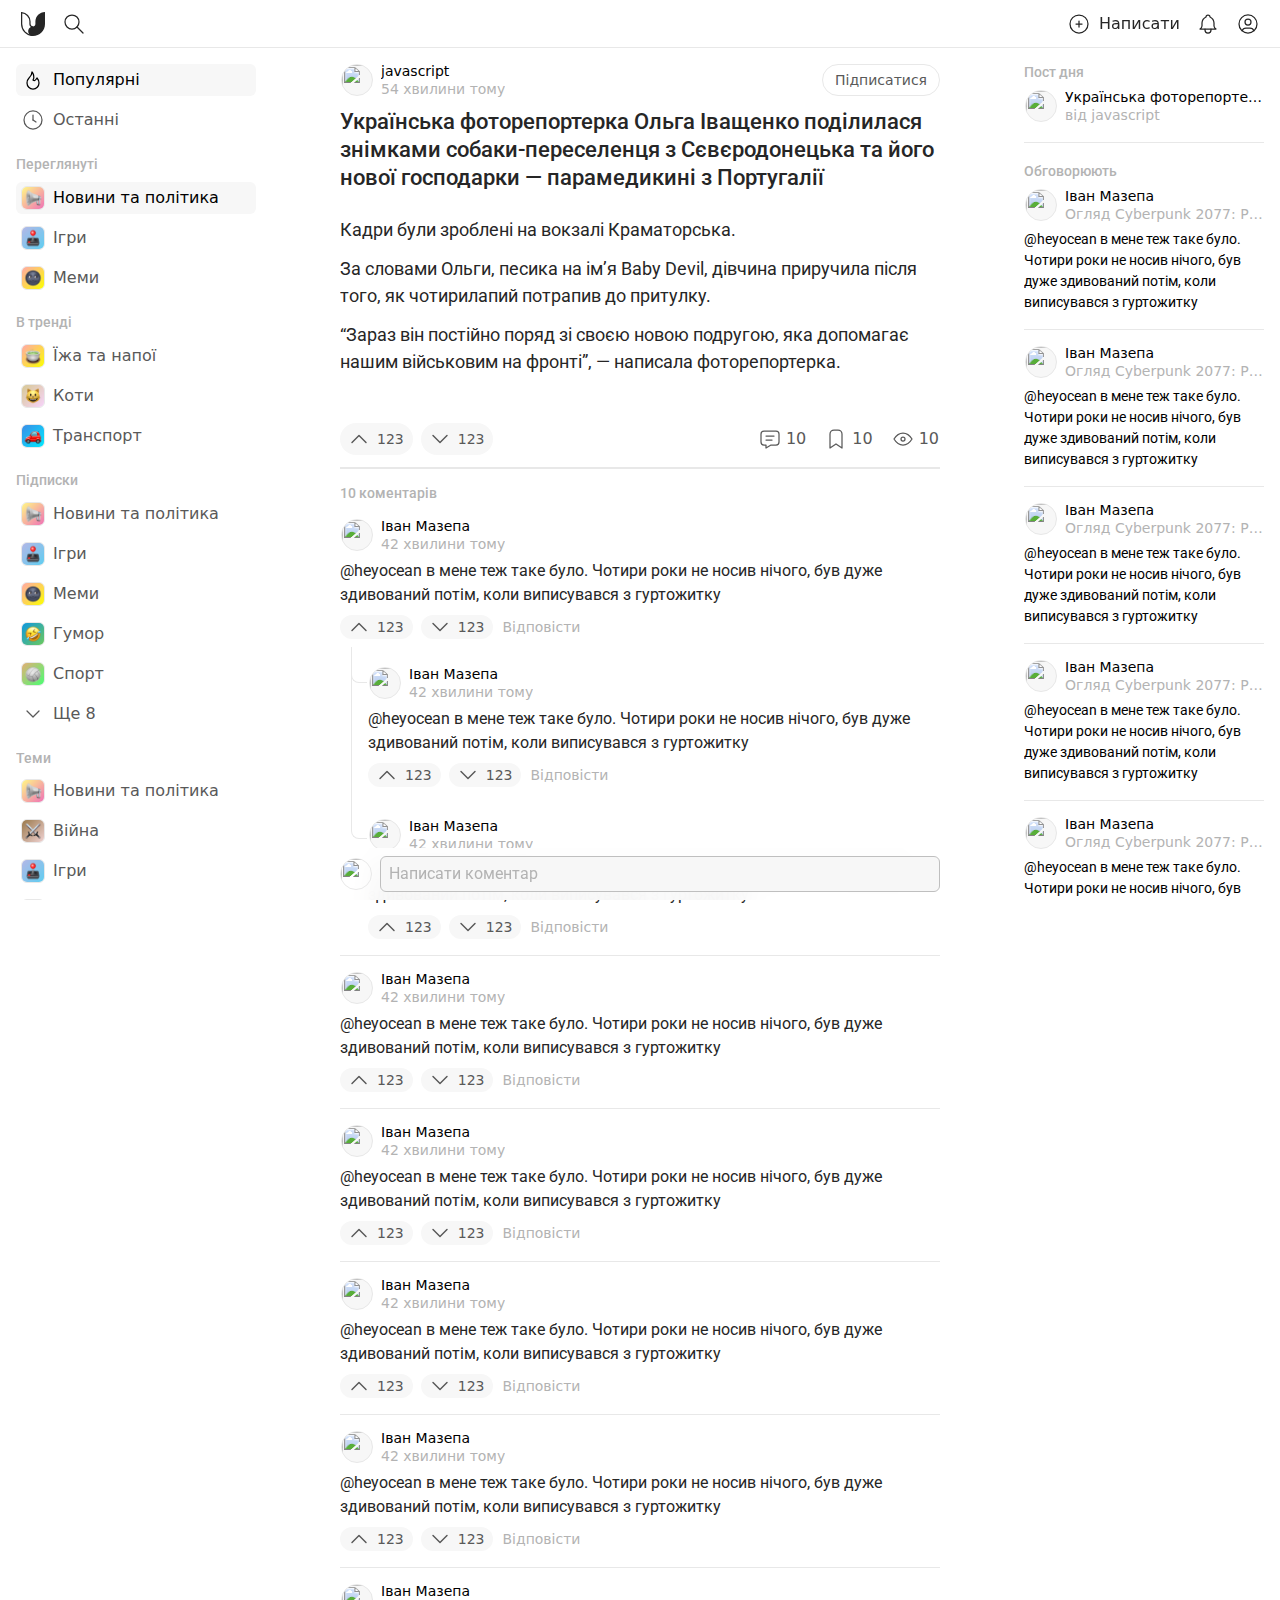
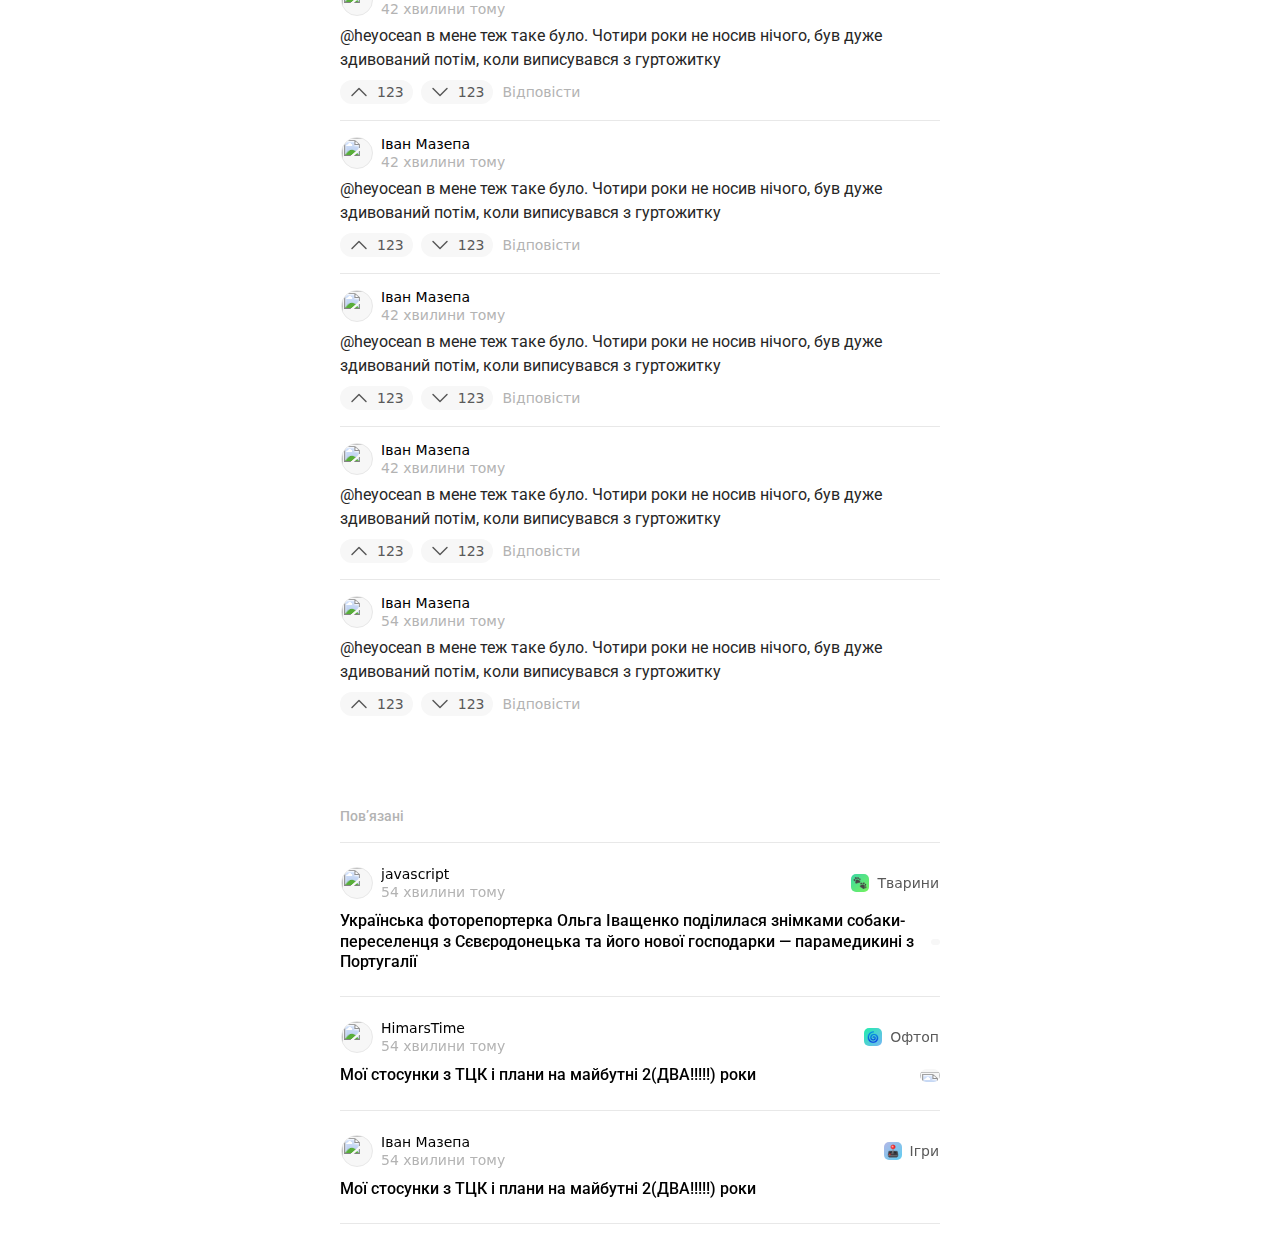
==== commit 234bdbd2: "Update reactions" ====
--- a/post.html
+++ b/post.html
@@ -6,7 +6,7 @@
       name="viewport"
       content="width=device-width, initial-scale=1, maximum-scale=1"
     />
-    <title>Document</title>
+    <title>Пост</title>
 
     <link rel="preconnect" href="https://fonts.googleapis.com" />
     <link rel="preconnect" href="https://fonts.gstatic.com" crossorigin />
@@ -684,73 +684,54 @@
                         </span>
                         2
                       </button>
-                      <details class="reaction">
-                        <summary>
-                          <span class="button">
-                            <span class="icon">
-                              <svg
-                                xmlns="http://www.w3.org/2000/svg"
-                                width="24"
-                                height="24"
-                                viewBox="0 0 24 24"
-                                stroke-width="1.25"
-                                stroke="currentColor"
-                                fill="none"
-                                stroke-linecap="round"
-                                stroke-linejoin="round"
-                              >
-                                <path
-                                  stroke="none"
-                                  d="M0 0h24v24H0z"
-                                  fill="none"
-                                ></path>
-                                <path
-                                  d="M20.985 12.528a9 9 0 1 0 -8.45 8.456"
-                                ></path>
-                                <path d="M16 19h6"></path>
-                                <path d="M19 16v6"></path>
-                                <path d="M9 10h.01"></path>
-                                <path d="M15 10h.01"></path>
-                                <path
-                                  d="M9.5 15c.658 .64 1.56 1 2.5 1s1.842 -.36 2.5 -1"
-                                ></path>
-                              </svg>
-                            </span>
-                          </span>
-                        </summary>
-                        <section>
-                          <button type="button" class="button">
-                            <span class="icon">
-                              <img src="./reactions/thumb-up.png" />
-                            </span>
-                          </button>
-                          <button type="button" class="button">
-                            <span class="icon">
-                              <img src="./reactions/happy.png" />
-                            </span>
-                          </button>
-                          <button type="button" class="button">
-                            <span class="icon">
-                              <img src="./reactions/wow.png" />
-                            </span>
-                          </button>
-                          <button type="button" class="button">
-                            <span class="icon">
-                              <img src="./reactions/thumb-down.png" />
-                            </span>
-                          </button>
-                          <button type="button" class="button">
-                            <span class="icon">
-                              <img src="./reactions/sad.png" />
-                            </span>
-                          </button>
-                          <button type="button" class="button">
-                            <span class="icon">
-                              <img src="./reactions/angry.png" />
-                            </span>
-                          </button>
-                        </section>
-                      </details>
+                      <form class="vote-form">
+                      <button class="button">
+                        <span class="icon">
+                          <svg
+                            xmlns="http://www.w3.org/2000/svg"
+                            width="24"
+                            height="24"
+                            viewBox="0 0 24 24"
+                            stroke-width="1.25"
+                            stroke="currentColor"
+                            fill="none"
+                            stroke-linecap="round"
+                            stroke-linejoin="round"
+                          >
+                            <path
+                              stroke="none"
+                              d="M0 0h24v24H0z"
+                              fill="none"
+                            ></path>
+                            <path d="M6 15l6 -6l6 6"></path>
+                          </svg>
+                        </span>
+                        123
+                      </button>
+                      <button class="button">
+                        <span class="icon">
+                          <svg
+                            xmlns="http://www.w3.org/2000/svg"
+                            width="24"
+                            height="24"
+                            viewBox="0 0 24 24"
+                            stroke-width="1.25"
+                            stroke="currentColor"
+                            fill="none"
+                            stroke-linecap="round"
+                            stroke-linejoin="round"
+                          >
+                            <path
+                              stroke="none"
+                              d="M0 0h24v24H0z"
+                              fill="none"
+                            ></path>
+                            <path d="M6 9l6 6l6 -6"></path>
+                          </svg>
+                        </span>
+                        123
+                      </button>
+                    </form>
                     </div>
                     <ul class="group">
                       <li>
@@ -877,73 +858,54 @@
                         </span>
                         2
                       </button>
-                      <details class="reaction">
-                        <summary>
-                          <span class="button">
-                            <span class="icon">
-                              <svg
-                                xmlns="http://www.w3.org/2000/svg"
-                                width="24"
-                                height="24"
-                                viewBox="0 0 24 24"
-                                stroke-width="1.25"
-                                stroke="currentColor"
-                                fill="none"
-                                stroke-linecap="round"
-                                stroke-linejoin="round"
-                              >
-                                <path
-                                  stroke="none"
-                                  d="M0 0h24v24H0z"
-                                  fill="none"
-                                ></path>
-                                <path
-                                  d="M20.985 12.528a9 9 0 1 0 -8.45 8.456"
-                                ></path>
-                                <path d="M16 19h6"></path>
-                                <path d="M19 16v6"></path>
-                                <path d="M9 10h.01"></path>
-                                <path d="M15 10h.01"></path>
-                                <path
-                                  d="M9.5 15c.658 .64 1.56 1 2.5 1s1.842 -.36 2.5 -1"
-                                ></path>
-                              </svg>
-                            </span>
-                          </span>
-                        </summary>
-                        <section>
-                          <button type="button" class="button">
-                            <span class="icon">
-                              <img src="./reactions/thumb-up.png" />
-                            </span>
-                          </button>
-                          <button type="button" class="button">
-                            <span class="icon">
-                              <img src="./reactions/happy.png" />
-                            </span>
-                          </button>
-                          <button type="button" class="button">
-                            <span class="icon">
-                              <img src="./reactions/wow.png" />
-                            </span>
-                          </button>
-                          <button type="button" class="button">
-                            <span class="icon">
-                              <img src="./reactions/thumb-down.png" />
-                            </span>
-                          </button>
-                          <button type="button" class="button">
-                            <span class="icon">
-                              <img src="./reactions/sad.png" />
-                            </span>
-                          </button>
-                          <button type="button" class="button">
-                            <span class="icon">
-                              <img src="./reactions/angry.png" />
-                            </span>
-                          </button>
-                        </section>
-                      </details>
+                      <form class="vote-form">
+                      <button class="button">
+                        <span class="icon">
+                          <svg
+                            xmlns="http://www.w3.org/2000/svg"
+                            width="24"
+                            height="24"
+                            viewBox="0 0 24 24"
+                            stroke-width="1.25"
+                            stroke="currentColor"
+                            fill="none"
+                            stroke-linecap="round"
+                            stroke-linejoin="round"
+                          >
+                            <path
+                              stroke="none"
+                              d="M0 0h24v24H0z"
+                              fill="none"
+                            ></path>
+                            <path d="M6 15l6 -6l6 6"></path>
+                          </svg>
+                        </span>
+                        123
+                      </button>
+                      <button class="button">
+                        <span class="icon">
+                          <svg
+                            xmlns="http://www.w3.org/2000/svg"
+                            width="24"
+                            height="24"
+                            viewBox="0 0 24 24"
+                            stroke-width="1.25"
+                            stroke="currentColor"
+                            fill="none"
+                            stroke-linecap="round"
+                            stroke-linejoin="round"
+                          >
+                            <path
+                              stroke="none"
+                              d="M0 0h24v24H0z"
+                              fill="none"
+                            ></path>
+                            <path d="M6 9l6 6l6 -6"></path>
+                          </svg>
+                        </span>
+                        123
+                      </button>
+                    </form>
                     </div>
                     <ul class="group">
                       <li>
@@ -1064,73 +1026,54 @@
                         </span>
                         2
                       </button>
-                      <details class="reaction">
-                        <summary>
-                          <span class="button">
-                            <span class="icon">
-                              <svg
-                                xmlns="http://www.w3.org/2000/svg"
-                                width="24"
-                                height="24"
-                                viewBox="0 0 24 24"
-                                stroke-width="1.25"
-                                stroke="currentColor"
-                                fill="none"
-                                stroke-linecap="round"
-                                stroke-linejoin="round"
-                              >
-                                <path
-                                  stroke="none"
-                                  d="M0 0h24v24H0z"
-                                  fill="none"
-                                ></path>
-                                <path
-                                  d="M20.985 12.528a9 9 0 1 0 -8.45 8.456"
-                                ></path>
-                                <path d="M16 19h6"></path>
-                                <path d="M19 16v6"></path>
-                                <path d="M9 10h.01"></path>
-                                <path d="M15 10h.01"></path>
-                                <path
-                                  d="M9.5 15c.658 .64 1.56 1 2.5 1s1.842 -.36 2.5 -1"
-                                ></path>
-                              </svg>
-                            </span>
-                          </span>
-                        </summary>
-                        <section>
-                          <button type="button" class="button">
-                            <span class="icon">
-                              <img src="./reactions/thumb-up.png" />
-                            </span>
-                          </button>
-                          <button type="button" class="button">
-                            <span class="icon">
-                              <img src="./reactions/happy.png" />
-                            </span>
-                          </button>
-                          <button type="button" class="button">
-                            <span class="icon">
-                              <img src="./reactions/wow.png" />
-                            </span>
-                          </button>
-                          <button type="button" class="button">
-                            <span class="icon">
-                              <img src="./reactions/thumb-down.png" />
-                            </span>
-                          </button>
-                          <button type="button" class="button">
-                            <span class="icon">
-                              <img src="./reactions/sad.png" />
-                            </span>
-                          </button>
-                          <button type="button" class="button">
-                            <span class="icon">
-                              <img src="./reactions/angry.png" />
-                            </span>
-                          </button>
-                        </section>
-                      </details>
+                      <form class="vote-form">
+                      <button class="button">
+                        <span class="icon">
+                          <svg
+                            xmlns="http://www.w3.org/2000/svg"
+                            width="24"
+                            height="24"
+                            viewBox="0 0 24 24"
+                            stroke-width="1.25"
+                            stroke="currentColor"
+                            fill="none"
+                            stroke-linecap="round"
+                            stroke-linejoin="round"
+                          >
+                            <path
+                              stroke="none"
+                              d="M0 0h24v24H0z"
+                              fill="none"
+                            ></path>
+                            <path d="M6 15l6 -6l6 6"></path>
+                          </svg>
+                        </span>
+                        123
+                      </button>
+                      <button class="button">
+                        <span class="icon">
+                          <svg
+                            xmlns="http://www.w3.org/2000/svg"
+                            width="24"
+                            height="24"
+                            viewBox="0 0 24 24"
+                            stroke-width="1.25"
+                            stroke="currentColor"
+                            fill="none"
+                            stroke-linecap="round"
+                            stroke-linejoin="round"
+                          >
+                            <path
+                              stroke="none"
+                              d="M0 0h24v24H0z"
+                              fill="none"
+                            ></path>
+                            <path d="M6 9l6 6l6 -6"></path>
+                          </svg>
+                        </span>
+                        123
+                      </button>
+                    </form>
                     </div>
                     <ul class="group">
                       <li>
@@ -1251,73 +1194,54 @@
                         </span>
                         2
                       </button>
-                      <details class="reaction">
-                        <summary>
-                          <span class="button">
-                            <span class="icon">
-                              <svg
-                                xmlns="http://www.w3.org/2000/svg"
-                                width="24"
-                                height="24"
-                                viewBox="0 0 24 24"
-                                stroke-width="1.25"
-                                stroke="currentColor"
-                                fill="none"
-                                stroke-linecap="round"
-                                stroke-linejoin="round"
-                              >
-                                <path
-                                  stroke="none"
-                                  d="M0 0h24v24H0z"
-                                  fill="none"
-                                ></path>
-                                <path
-                                  d="M20.985 12.528a9 9 0 1 0 -8.45 8.456"
-                                ></path>
-                                <path d="M16 19h6"></path>
-                                <path d="M19 16v6"></path>
-                                <path d="M9 10h.01"></path>
-                                <path d="M15 10h.01"></path>
-                                <path
-                                  d="M9.5 15c.658 .64 1.56 1 2.5 1s1.842 -.36 2.5 -1"
-                                ></path>
-                              </svg>
-                            </span>
-                          </span>
-                        </summary>
-                        <section>
-                          <button type="button" class="button">
-                            <span class="icon">
-                              <img src="./reactions/thumb-up.png" />
-                            </span>
-                          </button>
-                          <button type="button" class="button">
-                            <span class="icon">
-                              <img src="./reactions/happy.png" />
-                            </span>
-                          </button>
-                          <button type="button" class="button">
-                            <span class="icon">
-                              <img src="./reactions/wow.png" />
-                            </span>
-                          </button>
-                          <button type="button" class="button">
-                            <span class="icon">
-                              <img src="./reactions/thumb-down.png" />
-                            </span>
-                          </button>
-                          <button type="button" class="button">
-                            <span class="icon">
-                              <img src="./reactions/sad.png" />
-                            </span>
-                          </button>
-                          <button type="button" class="button">
-                            <span class="icon">
-                              <img src="./reactions/angry.png" />
-                            </span>
-                          </button>
-                        </section>
-                      </details>
+                      <form class="vote-form">
+                      <button class="button">
+                        <span class="icon">
+                          <svg
+                            xmlns="http://www.w3.org/2000/svg"
+                            width="24"
+                            height="24"
+                            viewBox="0 0 24 24"
+                            stroke-width="1.25"
+                            stroke="currentColor"
+                            fill="none"
+                            stroke-linecap="round"
+                            stroke-linejoin="round"
+                          >
+                            <path
+                              stroke="none"
+                              d="M0 0h24v24H0z"
+                              fill="none"
+                            ></path>
+                            <path d="M6 15l6 -6l6 6"></path>
+                          </svg>
+                        </span>
+                        123
+                      </button>
+                      <button class="button">
+                        <span class="icon">
+                          <svg
+                            xmlns="http://www.w3.org/2000/svg"
+                            width="24"
+                            height="24"
+                            viewBox="0 0 24 24"
+                            stroke-width="1.25"
+                            stroke="currentColor"
+                            fill="none"
+                            stroke-linecap="round"
+                            stroke-linejoin="round"
+                          >
+                            <path
+                              stroke="none"
+                              d="M0 0h24v24H0z"
+                              fill="none"
+                            ></path>
+                            <path d="M6 9l6 6l6 -6"></path>
+                          </svg>
+                        </span>
+                        123
+                      </button>
+                    </form>
                     </div>
                     <ul class="group">
                       <li>
@@ -1438,73 +1362,54 @@
                         </span>
                         2
                       </button>
-                      <details class="reaction">
-                        <summary>
-                          <span class="button">
-                            <span class="icon">
-                              <svg
-                                xmlns="http://www.w3.org/2000/svg"
-                                width="24"
-                                height="24"
-                                viewBox="0 0 24 24"
-                                stroke-width="1.25"
-                                stroke="currentColor"
-                                fill="none"
-                                stroke-linecap="round"
-                                stroke-linejoin="round"
-                              >
-                                <path
-                                  stroke="none"
-                                  d="M0 0h24v24H0z"
-                                  fill="none"
-                                ></path>
-                                <path
-                                  d="M20.985 12.528a9 9 0 1 0 -8.45 8.456"
-                                ></path>
-                                <path d="M16 19h6"></path>
-                                <path d="M19 16v6"></path>
-                                <path d="M9 10h.01"></path>
-                                <path d="M15 10h.01"></path>
-                                <path
-                                  d="M9.5 15c.658 .64 1.56 1 2.5 1s1.842 -.36 2.5 -1"
-                                ></path>
-                              </svg>
-                            </span>
-                          </span>
-                        </summary>
-                        <section>
-                          <button type="button" class="button">
-                            <span class="icon">
-                              <img src="./reactions/thumb-up.png" />
-                            </span>
-                          </button>
-                          <button type="button" class="button">
-                            <span class="icon">
-                              <img src="./reactions/happy.png" />
-                            </span>
-                          </button>
-                          <button type="button" class="button">
-                            <span class="icon">
-                              <img src="./reactions/wow.png" />
-                            </span>
-                          </button>
-                          <button type="button" class="button">
-                            <span class="icon">
-                              <img src="./reactions/thumb-down.png" />
-                            </span>
-                          </button>
-                          <button type="button" class="button">
-                            <span class="icon">
-                              <img src="./reactions/sad.png" />
-                            </span>
-                          </button>
-                          <button type="button" class="button">
-                            <span class="icon">
-                              <img src="./reactions/angry.png" />
-                            </span>
-                          </button>
-                        </section>
-                      </details>
+                      <form class="vote-form">
+                      <button class="button">
+                        <span class="icon">
+                          <svg
+                            xmlns="http://www.w3.org/2000/svg"
+                            width="24"
+                            height="24"
+                            viewBox="0 0 24 24"
+                            stroke-width="1.25"
+                            stroke="currentColor"
+                            fill="none"
+                            stroke-linecap="round"
+                            stroke-linejoin="round"
+                          >
+                            <path
+                              stroke="none"
+                              d="M0 0h24v24H0z"
+                              fill="none"
+                            ></path>
+                            <path d="M6 15l6 -6l6 6"></path>
+                          </svg>
+                        </span>
+                        123
+                      </button>
+                      <button class="button">
+                        <span class="icon">
+                          <svg
+                            xmlns="http://www.w3.org/2000/svg"
+                            width="24"
+                            height="24"
+                            viewBox="0 0 24 24"
+                            stroke-width="1.25"
+                            stroke="currentColor"
+                            fill="none"
+                            stroke-linecap="round"
+                            stroke-linejoin="round"
+                          >
+                            <path
+                              stroke="none"
+                              d="M0 0h24v24H0z"
+                              fill="none"
+                            ></path>
+                            <path d="M6 9l6 6l6 -6"></path>
+                          </svg>
+                        </span>
+                        123
+                      </button>
+                    </form>
                     </div>
                     <ul class="group">
                       <li>
@@ -1625,73 +1530,54 @@
                         </span>
                         2
                       </button>
-                      <details class="reaction">
-                        <summary>
-                          <span class="button">
-                            <span class="icon">
-                              <svg
-                                xmlns="http://www.w3.org/2000/svg"
-                                width="24"
-                                height="24"
-                                viewBox="0 0 24 24"
-                                stroke-width="1.25"
-                                stroke="currentColor"
-                                fill="none"
-                                stroke-linecap="round"
-                                stroke-linejoin="round"
-                              >
-                                <path
-                                  stroke="none"
-                                  d="M0 0h24v24H0z"
-                                  fill="none"
-                                ></path>
-                                <path
-                                  d="M20.985 12.528a9 9 0 1 0 -8.45 8.456"
-                                ></path>
-                                <path d="M16 19h6"></path>
-                                <path d="M19 16v6"></path>
-                                <path d="M9 10h.01"></path>
-                                <path d="M15 10h.01"></path>
-                                <path
-                                  d="M9.5 15c.658 .64 1.56 1 2.5 1s1.842 -.36 2.5 -1"
-                                ></path>
-                              </svg>
-                            </span>
-                          </span>
-                        </summary>
-                        <section>
-                          <button type="button" class="button">
-                            <span class="icon">
-                              <img src="./reactions/thumb-up.png" />
-                            </span>
-                          </button>
-                          <button type="button" class="button">
-                            <span class="icon">
-                              <img src="./reactions/happy.png" />
-                            </span>
-                          </button>
-                          <button type="button" class="button">
-                            <span class="icon">
-                              <img src="./reactions/wow.png" />
-                            </span>
-                          </button>
-                          <button type="button" class="button">
-                            <span class="icon">
-                              <img src="./reactions/thumb-down.png" />
-                            </span>
-                          </button>
-                          <button type="button" class="button">
-                            <span class="icon">
-                              <img src="./reactions/sad.png" />
-                            </span>
-                          </button>
-                          <button type="button" class="button">
-                            <span class="icon">
-                              <img src="./reactions/angry.png" />
-                            </span>
-                          </button>
-                        </section>
-                      </details>
+                      <form class="vote-form">
+                      <button class="button">
+                        <span class="icon">
+                          <svg
+                            xmlns="http://www.w3.org/2000/svg"
+                            width="24"
+                            height="24"
+                            viewBox="0 0 24 24"
+                            stroke-width="1.25"
+                            stroke="currentColor"
+                            fill="none"
+                            stroke-linecap="round"
+                            stroke-linejoin="round"
+                          >
+                            <path
+                              stroke="none"
+                              d="M0 0h24v24H0z"
+                              fill="none"
+                            ></path>
+                            <path d="M6 15l6 -6l6 6"></path>
+                          </svg>
+                        </span>
+                        123
+                      </button>
+                      <button class="button">
+                        <span class="icon">
+                          <svg
+                            xmlns="http://www.w3.org/2000/svg"
+                            width="24"
+                            height="24"
+                            viewBox="0 0 24 24"
+                            stroke-width="1.25"
+                            stroke="currentColor"
+                            fill="none"
+                            stroke-linecap="round"
+                            stroke-linejoin="round"
+                          >
+                            <path
+                              stroke="none"
+                              d="M0 0h24v24H0z"
+                              fill="none"
+                            ></path>
+                            <path d="M6 9l6 6l6 -6"></path>
+                          </svg>
+                        </span>
+                        123
+                      </button>
+                    </form>
                     </div>
                     <ul class="group">
                       <li>
@@ -1812,73 +1698,54 @@
                         </span>
                         2
                       </button>
-                      <details class="reaction">
-                        <summary>
-                          <span class="button">
-                            <span class="icon">
-                              <svg
-                                xmlns="http://www.w3.org/2000/svg"
-                                width="24"
-                                height="24"
-                                viewBox="0 0 24 24"
-                                stroke-width="1.25"
-                                stroke="currentColor"
-                                fill="none"
-                                stroke-linecap="round"
-                                stroke-linejoin="round"
-                              >
-                                <path
-                                  stroke="none"
-                                  d="M0 0h24v24H0z"
-                                  fill="none"
-                                ></path>
-                                <path
-                                  d="M20.985 12.528a9 9 0 1 0 -8.45 8.456"
-                                ></path>
-                                <path d="M16 19h6"></path>
-                                <path d="M19 16v6"></path>
-                                <path d="M9 10h.01"></path>
-                                <path d="M15 10h.01"></path>
-                                <path
-                                  d="M9.5 15c.658 .64 1.56 1 2.5 1s1.842 -.36 2.5 -1"
-                                ></path>
-                              </svg>
-                            </span>
-                          </span>
-                        </summary>
-                        <section>
-                          <button type="button" class="button">
-                            <span class="icon">
-                              <img src="./reactions/thumb-up.png" />
-                            </span>
-                          </button>
-                          <button type="button" class="button">
-                            <span class="icon">
-                              <img src="./reactions/happy.png" />
-                            </span>
-                          </button>
-                          <button type="button" class="button">
-                            <span class="icon">
-                              <img src="./reactions/wow.png" />
-                            </span>
-                          </button>
-                          <button type="button" class="button">
-                            <span class="icon">
-                              <img src="./reactions/thumb-down.png" />
-                            </span>
-                          </button>
-                          <button type="button" class="button">
-                            <span class="icon">
-                              <img src="./reactions/sad.png" />
-                            </span>
-                          </button>
-                          <button type="button" class="button">
-                            <span class="icon">
-                              <img src="./reactions/angry.png" />
-                            </span>
-                          </button>
-                        </section>
-                      </details>
+                      <form class="vote-form">
+                      <button class="button">
+                        <span class="icon">
+                          <svg
+                            xmlns="http://www.w3.org/2000/svg"
+                            width="24"
+                            height="24"
+                            viewBox="0 0 24 24"
+                            stroke-width="1.25"
+                            stroke="currentColor"
+                            fill="none"
+                            stroke-linecap="round"
+                            stroke-linejoin="round"
+                          >
+                            <path
+                              stroke="none"
+                              d="M0 0h24v24H0z"
+                              fill="none"
+                            ></path>
+                            <path d="M6 15l6 -6l6 6"></path>
+                          </svg>
+                        </span>
+                        123
+                      </button>
+                      <button class="button">
+                        <span class="icon">
+                          <svg
+                            xmlns="http://www.w3.org/2000/svg"
+                            width="24"
+                            height="24"
+                            viewBox="0 0 24 24"
+                            stroke-width="1.25"
+                            stroke="currentColor"
+                            fill="none"
+                            stroke-linecap="round"
+                            stroke-linejoin="round"
+                          >
+                            <path
+                              stroke="none"
+                              d="M0 0h24v24H0z"
+                              fill="none"
+                            ></path>
+                            <path d="M6 9l6 6l6 -6"></path>
+                          </svg>
+                        </span>
+                        123
+                      </button>
+                    </form>
                     </div>
                     <ul class="group">
                       <li>
@@ -1999,73 +1866,54 @@
                         </span>
                         2
                       </button>
-                      <details class="reaction">
-                        <summary>
-                          <span class="button">
-                            <span class="icon">
-                              <svg
-                                xmlns="http://www.w3.org/2000/svg"
-                                width="24"
-                                height="24"
-                                viewBox="0 0 24 24"
-                                stroke-width="1.25"
-                                stroke="currentColor"
-                                fill="none"
-                                stroke-linecap="round"
-                                stroke-linejoin="round"
-                              >
-                                <path
-                                  stroke="none"
-                                  d="M0 0h24v24H0z"
-                                  fill="none"
-                                ></path>
-                                <path
-                                  d="M20.985 12.528a9 9 0 1 0 -8.45 8.456"
-                                ></path>
-                                <path d="M16 19h6"></path>
-                                <path d="M19 16v6"></path>
-                                <path d="M9 10h.01"></path>
-                                <path d="M15 10h.01"></path>
-                                <path
-                                  d="M9.5 15c.658 .64 1.56 1 2.5 1s1.842 -.36 2.5 -1"
-                                ></path>
-                              </svg>
-                            </span>
-                          </span>
-                        </summary>
-                        <section>
-                          <button type="button" class="button">
-                            <span class="icon">
-                              <img src="./reactions/thumb-up.png" />
-                            </span>
-                          </button>
-                          <button type="button" class="button">
-                            <span class="icon">
-                              <img src="./reactions/happy.png" />
-                            </span>
-                          </button>
-                          <button type="button" class="button">
-                            <span class="icon">
-                              <img src="./reactions/wow.png" />
-                            </span>
-                          </button>
-                          <button type="button" class="button">
-                            <span class="icon">
-                              <img src="./reactions/thumb-down.png" />
-                            </span>
-                          </button>
-                          <button type="button" class="button">
-                            <span class="icon">
-                              <img src="./reactions/sad.png" />
-                            </span>
-                          </button>
-                          <button type="button" class="button">
-                            <span class="icon">
-                              <img src="./reactions/angry.png" />
-                            </span>
-                          </button>
-                        </section>
-                      </details>
+                      <form class="vote-form">
+                      <button class="button">
+                        <span class="icon">
+                          <svg
+                            xmlns="http://www.w3.org/2000/svg"
+                            width="24"
+                            height="24"
+                            viewBox="0 0 24 24"
+                            stroke-width="1.25"
+                            stroke="currentColor"
+                            fill="none"
+                            stroke-linecap="round"
+                            stroke-linejoin="round"
+                          >
+                            <path
+                              stroke="none"
+                              d="M0 0h24v24H0z"
+                              fill="none"
+                            ></path>
+                            <path d="M6 15l6 -6l6 6"></path>
+                          </svg>
+                        </span>
+                        123
+                      </button>
+                      <button class="button">
+                        <span class="icon">
+                          <svg
+                            xmlns="http://www.w3.org/2000/svg"
+                            width="24"
+                            height="24"
+                            viewBox="0 0 24 24"
+                            stroke-width="1.25"
+                            stroke="currentColor"
+                            fill="none"
+                            stroke-linecap="round"
+                            stroke-linejoin="round"
+                          >
+                            <path
+                              stroke="none"
+                              d="M0 0h24v24H0z"
+                              fill="none"
+                            ></path>
+                            <path d="M6 9l6 6l6 -6"></path>
+                          </svg>
+                        </span>
+                        123
+                      </button>
+                    </form>
                     </div>
                     <ul class="group">
                       <li>
@@ -2186,73 +2034,54 @@
                         </span>
                         2
                       </button>
-                      <details class="reaction">
-                        <summary>
-                          <span class="button">
-                            <span class="icon">
-                              <svg
-                                xmlns="http://www.w3.org/2000/svg"
-                                width="24"
-                                height="24"
-                                viewBox="0 0 24 24"
-                                stroke-width="1.25"
-                                stroke="currentColor"
-                                fill="none"
-                                stroke-linecap="round"
-                                stroke-linejoin="round"
-                              >
-                                <path
-                                  stroke="none"
-                                  d="M0 0h24v24H0z"
-                                  fill="none"
-                                ></path>
-                                <path
-                                  d="M20.985 12.528a9 9 0 1 0 -8.45 8.456"
-                                ></path>
-                                <path d="M16 19h6"></path>
-                                <path d="M19 16v6"></path>
-                                <path d="M9 10h.01"></path>
-                                <path d="M15 10h.01"></path>
-                                <path
-                                  d="M9.5 15c.658 .64 1.56 1 2.5 1s1.842 -.36 2.5 -1"
-                                ></path>
-                              </svg>
-                            </span>
-                          </span>
-                        </summary>
-                        <section>
-                          <button type="button" class="button">
-                            <span class="icon">
-                              <img src="./reactions/thumb-up.png" />
-                            </span>
-                          </button>
-                          <button type="button" class="button">
-                            <span class="icon">
-                              <img src="./reactions/happy.png" />
-                            </span>
-                          </button>
-                          <button type="button" class="button">
-                            <span class="icon">
-                              <img src="./reactions/wow.png" />
-                            </span>
-                          </button>
-                          <button type="button" class="button">
-                            <span class="icon">
-                              <img src="./reactions/thumb-down.png" />
-                            </span>
-                          </button>
-                          <button type="button" class="button">
-                            <span class="icon">
-                              <img src="./reactions/sad.png" />
-                            </span>
-                          </button>
-                          <button type="button" class="button">
-                            <span class="icon">
-                              <img src="./reactions/angry.png" />
-                            </span>
-                          </button>
-                        </section>
-                      </details>
+                      <form class="vote-form">
+                      <button class="button">
+                        <span class="icon">
+                          <svg
+                            xmlns="http://www.w3.org/2000/svg"
+                            width="24"
+                            height="24"
+                            viewBox="0 0 24 24"
+                            stroke-width="1.25"
+                            stroke="currentColor"
+                            fill="none"
+                            stroke-linecap="round"
+                            stroke-linejoin="round"
+                          >
+                            <path
+                              stroke="none"
+                              d="M0 0h24v24H0z"
+                              fill="none"
+                            ></path>
+                            <path d="M6 15l6 -6l6 6"></path>
+                          </svg>
+                        </span>
+                        123
+                      </button>
+                      <button class="button">
+                        <span class="icon">
+                          <svg
+                            xmlns="http://www.w3.org/2000/svg"
+                            width="24"
+                            height="24"
+                            viewBox="0 0 24 24"
+                            stroke-width="1.25"
+                            stroke="currentColor"
+                            fill="none"
+                            stroke-linecap="round"
+                            stroke-linejoin="round"
+                          >
+                            <path
+                              stroke="none"
+                              d="M0 0h24v24H0z"
+                              fill="none"
+                            ></path>
+                            <path d="M6 9l6 6l6 -6"></path>
+                          </svg>
+                        </span>
+                        123
+                      </button>
+                    </form>
                     </div>
                     <ul class="group">
                       <li>
@@ -2373,73 +2202,54 @@
                         </span>
                         2
                       </button>
-                      <details class="reaction">
-                        <summary>
-                          <span class="button">
-                            <span class="icon">
-                              <svg
-                                xmlns="http://www.w3.org/2000/svg"
-                                width="24"
-                                height="24"
-                                viewBox="0 0 24 24"
-                                stroke-width="1.25"
-                                stroke="currentColor"
-                                fill="none"
-                                stroke-linecap="round"
-                                stroke-linejoin="round"
-                              >
-                                <path
-                                  stroke="none"
-                                  d="M0 0h24v24H0z"
-                                  fill="none"
-                                ></path>
-                                <path
-                                  d="M20.985 12.528a9 9 0 1 0 -8.45 8.456"
-                                ></path>
-                                <path d="M16 19h6"></path>
-                                <path d="M19 16v6"></path>
-                                <path d="M9 10h.01"></path>
-                                <path d="M15 10h.01"></path>
-                                <path
-                                  d="M9.5 15c.658 .64 1.56 1 2.5 1s1.842 -.36 2.5 -1"
-                                ></path>
-                              </svg>
-                            </span>
-                          </span>
-                        </summary>
-                        <section>
-                          <button type="button" class="button">
-                            <span class="icon">
-                              <img src="./reactions/thumb-up.png" />
-                            </span>
-                          </button>
-                          <button type="button" class="button">
-                            <span class="icon">
-                              <img src="./reactions/happy.png" />
-                            </span>
-                          </button>
-                          <button type="button" class="button">
-                            <span class="icon">
-                              <img src="./reactions/wow.png" />
-                            </span>
-                          </button>
-                          <button type="button" class="button">
-                            <span class="icon">
-                              <img src="./reactions/thumb-down.png" />
-                            </span>
-                          </button>
-                          <button type="button" class="button">
-                            <span class="icon">
-                              <img src="./reactions/sad.png" />
-                            </span>
-                          </button>
-                          <button type="button" class="button">
-                            <span class="icon">
-                              <img src="./reactions/angry.png" />
-                            </span>
-                          </button>
-                        </section>
-                      </details>
+                      <form class="vote-form">
+                      <button class="button">
+                        <span class="icon">
+                          <svg
+                            xmlns="http://www.w3.org/2000/svg"
+                            width="24"
+                            height="24"
+                            viewBox="0 0 24 24"
+                            stroke-width="1.25"
+                            stroke="currentColor"
+                            fill="none"
+                            stroke-linecap="round"
+                            stroke-linejoin="round"
+                          >
+                            <path
+                              stroke="none"
+                              d="M0 0h24v24H0z"
+                              fill="none"
+                            ></path>
+                            <path d="M6 15l6 -6l6 6"></path>
+                          </svg>
+                        </span>
+                        123
+                      </button>
+                      <button class="button">
+                        <span class="icon">
+                          <svg
+                            xmlns="http://www.w3.org/2000/svg"
+                            width="24"
+                            height="24"
+                            viewBox="0 0 24 24"
+                            stroke-width="1.25"
+                            stroke="currentColor"
+                            fill="none"
+                            stroke-linecap="round"
+                            stroke-linejoin="round"
+                          >
+                            <path
+                              stroke="none"
+                              d="M0 0h24v24H0z"
+                              fill="none"
+                            ></path>
+                            <path d="M6 9l6 6l6 -6"></path>
+                          </svg>
+                        </span>
+                        123
+                      </button>
+                    </form>
                     </div>
                     <ul class="group">
                       <li>
@@ -2608,95 +2418,46 @@
               </div>
             </div>
             <footer class="post-view__footer">
-              <div
-                class="group"
-                data-group-variant="horizontal"
-                data-group-gap="sm"
-              >
-                <button type="button" class="reaction-button button">
+              <form class="vote-form">
+                <button class="button">
                   <span class="icon">
-                    <img src="./reactions/thumb-up.png" />
+                    <svg
+                      xmlns="http://www.w3.org/2000/svg"
+                      width="24"
+                      height="24"
+                      viewBox="0 0 24 24"
+                      stroke-width="1.25"
+                      stroke="currentColor"
+                      fill="none"
+                      stroke-linecap="round"
+                      stroke-linejoin="round"
+                    >
+                      <path stroke="none" d="M0 0h24v24H0z" fill="none"></path>
+                      <path d="M6 15l6 -6l6 6"></path>
+                    </svg>
                   </span>
                   123
                 </button>
-                <button type="button" class="reaction-button button">
+                <button class="button">
                   <span class="icon">
-                    <img src="./reactions/thumb-down.png" />
+                    <svg
+                      xmlns="http://www.w3.org/2000/svg"
+                      width="24"
+                      height="24"
+                      viewBox="0 0 24 24"
+                      stroke-width="1.25"
+                      stroke="currentColor"
+                      fill="none"
+                      stroke-linecap="round"
+                      stroke-linejoin="round"
+                    >
+                      <path stroke="none" d="M0 0h24v24H0z" fill="none"></path>
+                      <path d="M6 9l6 6l6 -6"></path>
+                    </svg>
                   </span>
-                  4
+                  123
                 </button>
-                <button type="button" class="reaction-button button">
-                  <span class="icon">
-                    <img src="./reactions/angry.png" />
-                  </span>
-                  2
-                </button>
-                <details class="reaction">
-                  <summary>
-                    <span class="button">
-                      <span class="icon">
-                        <svg
-                          xmlns="http://www.w3.org/2000/svg"
-                          width="24"
-                          height="24"
-                          viewBox="0 0 24 24"
-                          stroke-width="1.25"
-                          stroke="currentColor"
-                          fill="none"
-                          stroke-linecap="round"
-                          stroke-linejoin="round"
-                        >
-                          <path
-                            stroke="none"
-                            d="M0 0h24v24H0z"
-                            fill="none"
-                          ></path>
-                          <path d="M20.985 12.528a9 9 0 1 0 -8.45 8.456"></path>
-                          <path d="M16 19h6"></path>
-                          <path d="M19 16v6"></path>
-                          <path d="M9 10h.01"></path>
-                          <path d="M15 10h.01"></path>
-                          <path
-                            d="M9.5 15c.658 .64 1.56 1 2.5 1s1.842 -.36 2.5 -1"
-                          ></path>
-                        </svg>
-                      </span>
-                    </span>
-                  </summary>
-                  <section>
-                    <button type="button" class="button">
-                      <span class="icon">
-                        <img src="./reactions/thumb-up.png" />
-                      </span>
-                    </button>
-                    <button type="button" class="button">
-                      <span class="icon">
-                        <img src="./reactions/happy.png" />
-                      </span>
-                    </button>
-                    <button type="button" class="button">
-                      <span class="icon">
-                        <img src="./reactions/wow.png" />
-                      </span>
-                    </button>
-                    <button type="button" class="button">
-                      <span class="icon">
-                        <img src="./reactions/thumb-down.png" />
-                      </span>
-                    </button>
-                    <button type="button" class="button">
-                      <span class="icon">
-                        <img src="./reactions/sad.png" />
-                      </span>
-                    </button>
-                    <button type="button" class="button">
-                      <span class="icon">
-                        <img src="./reactions/angry.png" />
-                      </span>
-                    </button>
-                  </section>
-                </details>
-              </div>
+              </form>
               <ul class="group">
                 <li>
                   <a herf="#" class="button">
@@ -2809,97 +2570,54 @@
                       гуртожитку
                     </p>
                     <footer class="comment__footer">
-                      <div
-                        class="group"
-                        data-group-variant="horizontal"
-                        data-group-gap="sm"
-                      >
-                        <button type="button" class="reaction-button button">
+                      <form class="vote-form">
+                        <button class="button">
                           <span class="icon">
-                            <img src="./reactions/thumb-up.png" />
+                            <svg
+                              xmlns="http://www.w3.org/2000/svg"
+                              width="24"
+                              height="24"
+                              viewBox="0 0 24 24"
+                              stroke-width="1.25"
+                              stroke="currentColor"
+                              fill="none"
+                              stroke-linecap="round"
+                              stroke-linejoin="round"
+                            >
+                              <path
+                                stroke="none"
+                                d="M0 0h24v24H0z"
+                                fill="none"
+                              ></path>
+                              <path d="M6 15l6 -6l6 6"></path>
+                            </svg>
                           </span>
                           123
                         </button>
-                        <button type="button" class="reaction-button button">
+                        <button class="button">
                           <span class="icon">
-                            <img src="./reactions/thumb-down.png" />
+                            <svg
+                              xmlns="http://www.w3.org/2000/svg"
+                              width="24"
+                              height="24"
+                              viewBox="0 0 24 24"
+                              stroke-width="1.25"
+                              stroke="currentColor"
+                              fill="none"
+                              stroke-linecap="round"
+                              stroke-linejoin="round"
+                            >
+                              <path
+                                stroke="none"
+                                d="M0 0h24v24H0z"
+                                fill="none"
+                              ></path>
+                              <path d="M6 9l6 6l6 -6"></path>
+                            </svg>
                           </span>
-                          4
+                          123
                         </button>
-                        <button type="button" class="reaction-button button">
-                          <span class="icon">
-                            <img src="./reactions/angry.png" />
-                          </span>
-                          2
-                        </button>
-                      </div>
-                      <details class="reaction">
-                        <summary>
-                          <span class="button">
-                            <span class="icon">
-                              <svg
-                                xmlns="http://www.w3.org/2000/svg"
-                                width="24"
-                                height="24"
-                                viewBox="0 0 24 24"
-                                stroke-width="1.25"
-                                stroke="currentColor"
-                                fill="none"
-                                stroke-linecap="round"
-                                stroke-linejoin="round"
-                              >
-                                <path
-                                  stroke="none"
-                                  d="M0 0h24v24H0z"
-                                  fill="none"
-                                ></path>
-                                <path
-                                  d="M20.985 12.528a9 9 0 1 0 -8.45 8.456"
-                                ></path>
-                                <path d="M16 19h6"></path>
-                                <path d="M19 16v6"></path>
-                                <path d="M9 10h.01"></path>
-                                <path d="M15 10h.01"></path>
-                                <path
-                                  d="M9.5 15c.658 .64 1.56 1 2.5 1s1.842 -.36 2.5 -1"
-                                ></path>
-                              </svg>
-                            </span>
-                          </span>
-                        </summary>
-                        <section>
-                          <button type="button" class="button">
-                            <span class="icon">
-                              <img src="./reactions/thumb-up.png" />
-                            </span>
-                          </button>
-                          <button type="button" class="button">
-                            <span class="icon">
-                              <img src="./reactions/happy.png" />
-                            </span>
-                          </button>
-                          <button type="button" class="button">
-                            <span class="icon">
-                              <img src="./reactions/wow.png" />
-                            </span>
-                          </button>
-                          <button type="button" class="button">
-                            <span class="icon">
-                              <img src="./reactions/thumb-down.png" />
-                            </span>
-                          </button>
-                          <button type="button" class="button">
-                            <span class="icon">
-                              <img src="./reactions/sad.png" />
-                            </span>
-                          </button>
-                          <button type="button" class="button">
-                            <span class="icon">
-                              <img src="./reactions/angry.png" />
-                            </span>
-                          </button>
-                        </section>
-                      </details>
+                      </form>
                       <button type="button" class="button">Відповісти</button>
                     </footer>
                   </article>
@@ -2926,73 +2644,54 @@
                           гуртожитку
                         </p>
                         <footer class="comment__footer">
-                          <details class="reaction">
-                            <summary>
-                              <span class="button">
-                                <span class="icon">
-                                  <svg
-                                    xmlns="http://www.w3.org/2000/svg"
-                                    width="24"
-                                    height="24"
-                                    viewBox="0 0 24 24"
-                                    stroke-width="1.25"
-                                    stroke="currentColor"
+                          <form class="vote-form">
+                            <button class="button">
+                              <span class="icon">
+                                <svg
+                                  xmlns="http://www.w3.org/2000/svg"
+                                  width="24"
+                                  height="24"
+                                  viewBox="0 0 24 24"
+                                  stroke-width="1.25"
+                                  stroke="currentColor"
+                                  fill="none"
+                                  stroke-linecap="round"
+                                  stroke-linejoin="round"
+                                >
+                                  <path
+                                    stroke="none"
+                                    d="M0 0h24v24H0z"
                                     fill="none"
-                                    stroke-linecap="round"
-                                    stroke-linejoin="round"
-                                  >
-                                    <path
-                                      stroke="none"
-                                      d="M0 0h24v24H0z"
-                                      fill="none"
-                                    ></path>
-                                    <path
-                                      d="M20.985 12.528a9 9 0 1 0 -8.45 8.456"
-                                    ></path>
-                                    <path d="M16 19h6"></path>
-                                    <path d="M19 16v6"></path>
-                                    <path d="M9 10h.01"></path>
-                                    <path d="M15 10h.01"></path>
-                                    <path
-                                      d="M9.5 15c.658 .64 1.56 1 2.5 1s1.842 -.36 2.5 -1"
-                                    ></path>
-                                  </svg>
-                                </span>
+                                  ></path>
+                                  <path d="M6 15l6 -6l6 6"></path>
+                                </svg>
                               </span>
-                            </summary>
-                            <section>
-                              <button type="button" class="button">
-                                <span class="icon">
-                                  <img src="./reactions/thumb-up.png" />
-                                </span>
-                              </button>
-                              <button type="button" class="button">
-                                <span class="icon">
-                                  <img src="./reactions/happy.png" />
-                                </span>
-                              </button>
-                              <button type="button" class="button">
-                                <span class="icon">
-                                  <img src="./reactions/wow.png" />
-                                </span>
-                              </button>
-                              <button type="button" class="button">
-                                <span class="icon">
-                                  <img src="./reactions/thumb-down.png" />
-                                </span>
-                              </button>
-                              <button type="button" class="button">
-                                <span class="icon">
-                                  <img src="./reactions/sad.png" />
-                                </span>
-                              </button>
-                              <button type="button" class="button">
-                                <span class="icon">
-                                  <img src="./reactions/angry.png" />
-                                </span>
-                              </button>
-                            </section>
-                          </details>
+                              123
+                            </button>
+                            <button class="button">
+                              <span class="icon">
+                                <svg
+                                  xmlns="http://www.w3.org/2000/svg"
+                                  width="24"
+                                  height="24"
+                                  viewBox="0 0 24 24"
+                                  stroke-width="1.25"
+                                  stroke="currentColor"
+                                  fill="none"
+                                  stroke-linecap="round"
+                                  stroke-linejoin="round"
+                                >
+                                  <path
+                                    stroke="none"
+                                    d="M0 0h24v24H0z"
+                                    fill="none"
+                                  ></path>
+                                  <path d="M6 9l6 6l6 -6"></path>
+                                </svg>
+                              </span>
+                              123
+                            </button>
+                          </form>
                           <button type="button" class="button">
                             Відповісти
                           </button>
@@ -3021,79 +2720,61 @@
                           гуртожитку
                         </p>
                         <footer class="comment__footer">
-                          <details class="reaction">
-                            <summary>
-                              <span class="button">
-                                <span class="icon">
-                                  <svg
-                                    xmlns="http://www.w3.org/2000/svg"
-                                    width="24"
-                                    height="24"
-                                    viewBox="0 0 24 24"
-                                    stroke-width="1.25"
-                                    stroke="currentColor"
-                                    fill="none"
-                                    stroke-linecap="round"
-                                    stroke-linejoin="round"
-                                  >
-                                    <path
-                                      stroke="none"
-                                      d="M0 0h24v24H0z"
-                                      fill="none"
-                                    ></path>
-                                    <path
-                                      d="M20.985 12.528a9 9 0 1 0 -8.45 8.456"
-                                    ></path>
-                                    <path d="M16 19h6"></path>
-                                    <path d="M19 16v6"></path>
-                                    <path d="M9 10h.01"></path>
-                                    <path d="M15 10h.01"></path>
-                                    <path
-                                      d="M9.5 15c.658 .64 1.56 1 2.5 1s1.842 -.36 2.5 -1"
-                                    ></path>
-                                  </svg>
-                                </span>
-                              </span>
-                            </summary>
-                            <section>
-                              <button type="button" class="button">
-                                <span class="icon">
-                                  <img src="./reactions/thumb-up.png" />
-                                </span>
-                              </button>
-                              <button type="button" class="button">
-                                <span class="icon">
-                                  <img src="./reactions/happy.png" />
-                                </span>
-                              </button>
-                              <button type="button" class="button">
-                                <span class="icon">
-                                  <img src="./reactions/wow.png" />
-                                </span>
-                              </button>
-                              <button type="button" class="button">
-                                <span class="icon">
-                                  <img src="./reactions/thumb-down.png" />
-                                </span>
-                              </button>
-                              <button type="button" class="button">
-                                <span class="icon">
-                                  <img src="./reactions/sad.png" />
-                                </span>
-                              </button>
-                              <button type="button" class="button">
-                                <span class="icon">
-                                  <img src="./reactions/angry.png" />
-                                </span>
-                              </button>
-                            </section>
-                          </details>
+                          <form class="vote-form">
+                      <button class="button">
+                        <span class="icon">
+                          <svg
+                            xmlns="http://www.w3.org/2000/svg"
+                            width="24"
+                            height="24"
+                            viewBox="0 0 24 24"
+                            stroke-width="1.25"
+                            stroke="currentColor"
+                            fill="none"
+                            stroke-linecap="round"
+                            stroke-linejoin="round"
+                          >
+                            <path
+                              stroke="none"
+                              d="M0 0h24v24H0z"
+                              fill="none"
+                            ></path>
+                            <path d="M6 15l6 -6l6 6"></path>
+                          </svg>
+                        </span>
+                        123
+                      </button>
+                      <button class="button">
+                        <span class="icon">
+                          <svg
+                            xmlns="http://www.w3.org/2000/svg"
+                            width="24"
+                            height="24"
+                            viewBox="0 0 24 24"
+                            stroke-width="1.25"
+                            stroke="currentColor"
+                            fill="none"
+                            stroke-linecap="round"
+                            stroke-linejoin="round"
+                          >
+                            <path
+                              stroke="none"
+                              d="M0 0h24v24H0z"
+                              fill="none"
+                            ></path>
+                            <path d="M6 9l6 6l6 -6"></path>
+                          </svg>
+                        </span>
+                        123
+                      </button>
+                    </form>
                           <button type="button" class="button">
                             Відповісти
                           </button>
                         </footer>
                       </article>
                     </li>
+                    <!--
                     <li class="comment-list__form">
                       <form class="comment-form" action="#" method="post">
                         <header class="comment-form__header">
@@ -3119,6 +2800,7 @@
                         </footer>
                       </form>
                     </li>
+                    -->
                   </ul>
                 </li>
                 <li>
@@ -3143,73 +2825,54 @@
                       гуртожитку
                     </p>
                     <footer class="comment__footer">
-                      <details class="reaction">
-                        <summary>
-                          <span class="button">
-                            <span class="icon">
-                              <svg
-                                xmlns="http://www.w3.org/2000/svg"
-                                width="24"
-                                height="24"
-                                viewBox="0 0 24 24"
-                                stroke-width="1.25"
-                                stroke="currentColor"
+                      <form class="vote-form">
+                        <button class="button">
+                          <span class="icon">
+                            <svg
+                              xmlns="http://www.w3.org/2000/svg"
+                              width="24"
+                              height="24"
+                              viewBox="0 0 24 24"
+                              stroke-width="1.25"
+                              stroke="currentColor"
+                              fill="none"
+                              stroke-linecap="round"
+                              stroke-linejoin="round"
+                            >
+                              <path
+                                stroke="none"
+                                d="M0 0h24v24H0z"
                                 fill="none"
-                                stroke-linecap="round"
-                                stroke-linejoin="round"
-                              >
-                                <path
-                                  stroke="none"
-                                  d="M0 0h24v24H0z"
-                                  fill="none"
-                                ></path>
-                                <path
-                                  d="M20.985 12.528a9 9 0 1 0 -8.45 8.456"
-                                ></path>
-                                <path d="M16 19h6"></path>
-                                <path d="M19 16v6"></path>
-                                <path d="M9 10h.01"></path>
-                                <path d="M15 10h.01"></path>
-                                <path
-                                  d="M9.5 15c.658 .64 1.56 1 2.5 1s1.842 -.36 2.5 -1"
-                                ></path>
-                              </svg>
-                            </span>
+                              ></path>
+                              <path d="M6 15l6 -6l6 6"></path>
+                            </svg>
                           </span>
-                        </summary>
-                        <section>
-                          <button type="button" class="button">
-                            <span class="icon">
-                              <img src="./reactions/thumb-up.png" />
-                            </span>
-                          </button>
-                          <button type="button" class="button">
-                            <span class="icon">
-                              <img src="./reactions/happy.png" />
-                            </span>
-                          </button>
-                          <button type="button" class="button">
-                            <span class="icon">
-                              <img src="./reactions/wow.png" />
-                            </span>
-                          </button>
-                          <button type="button" class="button">
-                            <span class="icon">
-                              <img src="./reactions/thumb-down.png" />
-                            </span>
-                          </button>
-                          <button type="button" class="button">
-                            <span class="icon">
-                              <img src="./reactions/sad.png" />
-                            </span>
-                          </button>
-                          <button type="button" class="button">
-                            <span class="icon">
-                              <img src="./reactions/angry.png" />
-                            </span>
-                          </button>
-                        </section>
-                      </details>
+                          123
+                        </button>
+                        <button class="button">
+                          <span class="icon">
+                            <svg
+                              xmlns="http://www.w3.org/2000/svg"
+                              width="24"
+                              height="24"
+                              viewBox="0 0 24 24"
+                              stroke-width="1.25"
+                              stroke="currentColor"
+                              fill="none"
+                              stroke-linecap="round"
+                              stroke-linejoin="round"
+                            >
+                              <path
+                                stroke="none"
+                                d="M0 0h24v24H0z"
+                                fill="none"
+                              ></path>
+                              <path d="M6 9l6 6l6 -6"></path>
+                            </svg>
+                          </span>
+                          123
+                        </button>
+                      </form>
                       <button type="button" class="button">Відповісти</button>
                     </footer>
                   </article>
@@ -3236,73 +2899,54 @@
                       гуртожитку
                     </p>
                     <footer class="comment__footer">
-                      <details class="reaction">
-                        <summary>
-                          <span class="button">
-                            <span class="icon">
-                              <svg
-                                xmlns="http://www.w3.org/2000/svg"
-                                width="24"
-                                height="24"
-                                viewBox="0 0 24 24"
-                                stroke-width="1.25"
-                                stroke="currentColor"
+                      <form class="vote-form">
+                        <button class="button">
+                          <span class="icon">
+                            <svg
+                              xmlns="http://www.w3.org/2000/svg"
+                              width="24"
+                              height="24"
+                              viewBox="0 0 24 24"
+                              stroke-width="1.25"
+                              stroke="currentColor"
+                              fill="none"
+                              stroke-linecap="round"
+                              stroke-linejoin="round"
+                            >
+                              <path
+                                stroke="none"
+                                d="M0 0h24v24H0z"
                                 fill="none"
-                                stroke-linecap="round"
-                                stroke-linejoin="round"
-                              >
-                                <path
-                                  stroke="none"
-                                  d="M0 0h24v24H0z"
-                                  fill="none"
-                                ></path>
-                                <path
-                                  d="M20.985 12.528a9 9 0 1 0 -8.45 8.456"
-                                ></path>
-                                <path d="M16 19h6"></path>
-                                <path d="M19 16v6"></path>
-                                <path d="M9 10h.01"></path>
-                                <path d="M15 10h.01"></path>
-                                <path
-                                  d="M9.5 15c.658 .64 1.56 1 2.5 1s1.842 -.36 2.5 -1"
-                                ></path>
-                              </svg>
-                            </span>
+                              ></path>
+                              <path d="M6 15l6 -6l6 6"></path>
+                            </svg>
                           </span>
-                        </summary>
-                        <section>
-                          <button type="button" class="button">
-                            <span class="icon">
-                              <img src="./reactions/thumb-up.png" />
-                            </span>
-                          </button>
-                          <button type="button" class="button">
-                            <span class="icon">
-                              <img src="./reactions/happy.png" />
-                            </span>
-                          </button>
-                          <button type="button" class="button">
-                            <span class="icon">
-                              <img src="./reactions/wow.png" />
-                            </span>
-                          </button>
-                          <button type="button" class="button">
-                            <span class="icon">
-                              <img src="./reactions/thumb-down.png" />
-                            </span>
-                          </button>
-                          <button type="button" class="button">
-                            <span class="icon">
-                              <img src="./reactions/sad.png" />
-                            </span>
-                          </button>
-                          <button type="button" class="button">
-                            <span class="icon">
-                              <img src="./reactions/angry.png" />
-                            </span>
-                          </button>
-                        </section>
-                      </details>
+                          123
+                        </button>
+                        <button class="button">
+                          <span class="icon">
+                            <svg
+                              xmlns="http://www.w3.org/2000/svg"
+                              width="24"
+                              height="24"
+                              viewBox="0 0 24 24"
+                              stroke-width="1.25"
+                              stroke="currentColor"
+                              fill="none"
+                              stroke-linecap="round"
+                              stroke-linejoin="round"
+                            >
+                              <path
+                                stroke="none"
+                                d="M0 0h24v24H0z"
+                                fill="none"
+                              ></path>
+                              <path d="M6 9l6 6l6 -6"></path>
+                            </svg>
+                          </span>
+                          123
+                        </button>
+                      </form>
                       <button type="button" class="button">Відповісти</button>
                     </footer>
                   </article>
@@ -3329,73 +2973,54 @@
                       гуртожитку
                     </p>
                     <footer class="comment__footer">
-                      <details class="reaction">
-                        <summary>
-                          <span class="button">
-                            <span class="icon">
-                              <svg
-                                xmlns="http://www.w3.org/2000/svg"
-                                width="24"
-                                height="24"
-                                viewBox="0 0 24 24"
-                                stroke-width="1.25"
-                                stroke="currentColor"
+                      <form class="vote-form">
+                        <button class="button">
+                          <span class="icon">
+                            <svg
+                              xmlns="http://www.w3.org/2000/svg"
+                              width="24"
+                              height="24"
+                              viewBox="0 0 24 24"
+                              stroke-width="1.25"
+                              stroke="currentColor"
+                              fill="none"
+                              stroke-linecap="round"
+                              stroke-linejoin="round"
+                            >
+                              <path
+                                stroke="none"
+                                d="M0 0h24v24H0z"
                                 fill="none"
-                                stroke-linecap="round"
-                                stroke-linejoin="round"
-                              >
-                                <path
-                                  stroke="none"
-                                  d="M0 0h24v24H0z"
-                                  fill="none"
-                                ></path>
-                                <path
-                                  d="M20.985 12.528a9 9 0 1 0 -8.45 8.456"
-                                ></path>
-                                <path d="M16 19h6"></path>
-                                <path d="M19 16v6"></path>
-                                <path d="M9 10h.01"></path>
-                                <path d="M15 10h.01"></path>
-                                <path
-                                  d="M9.5 15c.658 .64 1.56 1 2.5 1s1.842 -.36 2.5 -1"
-                                ></path>
-                              </svg>
-                            </span>
+                              ></path>
+                              <path d="M6 15l6 -6l6 6"></path>
+                            </svg>
                           </span>
-                        </summary>
-                        <section>
-                          <button type="button" class="button">
-                            <span class="icon">
-                              <img src="./reactions/thumb-up.png" />
-                            </span>
-                          </button>
-                          <button type="button" class="button">
-                            <span class="icon">
-                              <img src="./reactions/happy.png" />
-                            </span>
-                          </button>
-                          <button type="button" class="button">
-                            <span class="icon">
-                              <img src="./reactions/wow.png" />
-                            </span>
-                          </button>
-                          <button type="button" class="button">
-                            <span class="icon">
-                              <img src="./reactions/thumb-down.png" />
-                            </span>
-                          </button>
-                          <button type="button" class="button">
-                            <span class="icon">
-                              <img src="./reactions/sad.png" />
-                            </span>
-                          </button>
-                          <button type="button" class="button">
-                            <span class="icon">
-                              <img src="./reactions/angry.png" />
-                            </span>
-                          </button>
-                        </section>
-                      </details>
+                          123
+                        </button>
+                        <button class="button">
+                          <span class="icon">
+                            <svg
+                              xmlns="http://www.w3.org/2000/svg"
+                              width="24"
+                              height="24"
+                              viewBox="0 0 24 24"
+                              stroke-width="1.25"
+                              stroke="currentColor"
+                              fill="none"
+                              stroke-linecap="round"
+                              stroke-linejoin="round"
+                            >
+                              <path
+                                stroke="none"
+                                d="M0 0h24v24H0z"
+                                fill="none"
+                              ></path>
+                              <path d="M6 9l6 6l6 -6"></path>
+                            </svg>
+                          </span>
+                          123
+                        </button>
+                      </form>
                       <button type="button" class="button">Відповісти</button>
                     </footer>
                   </article>
@@ -3422,73 +3047,54 @@
                       гуртожитку
                     </p>
                     <footer class="comment__footer">
-                      <details class="reaction">
-                        <summary>
-                          <span class="button">
-                            <span class="icon">
-                              <svg
-                                xmlns="http://www.w3.org/2000/svg"
-                                width="24"
-                                height="24"
-                                viewBox="0 0 24 24"
-                                stroke-width="1.25"
-                                stroke="currentColor"
+                      <form class="vote-form">
+                        <button class="button">
+                          <span class="icon">
+                            <svg
+                              xmlns="http://www.w3.org/2000/svg"
+                              width="24"
+                              height="24"
+                              viewBox="0 0 24 24"
+                              stroke-width="1.25"
+                              stroke="currentColor"
+                              fill="none"
+                              stroke-linecap="round"
+                              stroke-linejoin="round"
+                            >
+                              <path
+                                stroke="none"
+                                d="M0 0h24v24H0z"
                                 fill="none"
-                                stroke-linecap="round"
-                                stroke-linejoin="round"
-                              >
-                                <path
-                                  stroke="none"
-                                  d="M0 0h24v24H0z"
-                                  fill="none"
-                                ></path>
-                                <path
-                                  d="M20.985 12.528a9 9 0 1 0 -8.45 8.456"
-                                ></path>
-                                <path d="M16 19h6"></path>
-                                <path d="M19 16v6"></path>
-                                <path d="M9 10h.01"></path>
-                                <path d="M15 10h.01"></path>
-                                <path
-                                  d="M9.5 15c.658 .64 1.56 1 2.5 1s1.842 -.36 2.5 -1"
-                                ></path>
-                              </svg>
-                            </span>
+                              ></path>
+                              <path d="M6 15l6 -6l6 6"></path>
+                            </svg>
                           </span>
-                        </summary>
-                        <section>
-                          <button type="button" class="button">
-                            <span class="icon">
-                              <img src="./reactions/thumb-up.png" />
-                            </span>
-                          </button>
-                          <button type="button" class="button">
-                            <span class="icon">
-                              <img src="./reactions/happy.png" />
-                            </span>
-                          </button>
-                          <button type="button" class="button">
-                            <span class="icon">
-                              <img src="./reactions/wow.png" />
-                            </span>
-                          </button>
-                          <button type="button" class="button">
-                            <span class="icon">
-                              <img src="./reactions/thumb-down.png" />
-                            </span>
-                          </button>
-                          <button type="button" class="button">
-                            <span class="icon">
-                              <img src="./reactions/sad.png" />
-                            </span>
-                          </button>
-                          <button type="button" class="button">
-                            <span class="icon">
-                              <img src="./reactions/angry.png" />
-                            </span>
-                          </button>
-                        </section>
-                      </details>
+                          123
+                        </button>
+                        <button class="button">
+                          <span class="icon">
+                            <svg
+                              xmlns="http://www.w3.org/2000/svg"
+                              width="24"
+                              height="24"
+                              viewBox="0 0 24 24"
+                              stroke-width="1.25"
+                              stroke="currentColor"
+                              fill="none"
+                              stroke-linecap="round"
+                              stroke-linejoin="round"
+                            >
+                              <path
+                                stroke="none"
+                                d="M0 0h24v24H0z"
+                                fill="none"
+                              ></path>
+                              <path d="M6 9l6 6l6 -6"></path>
+                            </svg>
+                          </span>
+                          123
+                        </button>
+                      </form>
                       <button type="button" class="button">Відповісти</button>
                     </footer>
                   </article>
@@ -3515,73 +3121,54 @@
                       гуртожитку
                     </p>
                     <footer class="comment__footer">
-                      <details class="reaction">
-                        <summary>
-                          <span class="button">
-                            <span class="icon">
-                              <svg
-                                xmlns="http://www.w3.org/2000/svg"
-                                width="24"
-                                height="24"
-                                viewBox="0 0 24 24"
-                                stroke-width="1.25"
-                                stroke="currentColor"
+                      <form class="vote-form">
+                        <button class="button">
+                          <span class="icon">
+                            <svg
+                              xmlns="http://www.w3.org/2000/svg"
+                              width="24"
+                              height="24"
+                              viewBox="0 0 24 24"
+                              stroke-width="1.25"
+                              stroke="currentColor"
+                              fill="none"
+                              stroke-linecap="round"
+                              stroke-linejoin="round"
+                            >
+                              <path
+                                stroke="none"
+                                d="M0 0h24v24H0z"
                                 fill="none"
-                                stroke-linecap="round"
-                                stroke-linejoin="round"
-                              >
-                                <path
-                                  stroke="none"
-                                  d="M0 0h24v24H0z"
-                                  fill="none"
-                                ></path>
-                                <path
-                                  d="M20.985 12.528a9 9 0 1 0 -8.45 8.456"
-                                ></path>
-                                <path d="M16 19h6"></path>
-                                <path d="M19 16v6"></path>
-                                <path d="M9 10h.01"></path>
-                                <path d="M15 10h.01"></path>
-                                <path
-                                  d="M9.5 15c.658 .64 1.56 1 2.5 1s1.842 -.36 2.5 -1"
-                                ></path>
-                              </svg>
-                            </span>
+                              ></path>
+                              <path d="M6 15l6 -6l6 6"></path>
+                            </svg>
                           </span>
-                        </summary>
-                        <section>
-                          <button type="button" class="button">
-                            <span class="icon">
-                              <img src="./reactions/thumb-up.png" />
-                            </span>
-                          </button>
-                          <button type="button" class="button">
-                            <span class="icon">
-                              <img src="./reactions/happy.png" />
-                            </span>
-                          </button>
-                          <button type="button" class="button">
-                            <span class="icon">
-                              <img src="./reactions/wow.png" />
-                            </span>
-                          </button>
-                          <button type="button" class="button">
-                            <span class="icon">
-                              <img src="./reactions/thumb-down.png" />
-                            </span>
-                          </button>
-                          <button type="button" class="button">
-                            <span class="icon">
-                              <img src="./reactions/sad.png" />
-                            </span>
-                          </button>
-                          <button type="button" class="button">
-                            <span class="icon">
-                              <img src="./reactions/angry.png" />
-                            </span>
-                          </button>
-                        </section>
-                      </details>
+                          123
+                        </button>
+                        <button class="button">
+                          <span class="icon">
+                            <svg
+                              xmlns="http://www.w3.org/2000/svg"
+                              width="24"
+                              height="24"
+                              viewBox="0 0 24 24"
+                              stroke-width="1.25"
+                              stroke="currentColor"
+                              fill="none"
+                              stroke-linecap="round"
+                              stroke-linejoin="round"
+                            >
+                              <path
+                                stroke="none"
+                                d="M0 0h24v24H0z"
+                                fill="none"
+                              ></path>
+                              <path d="M6 9l6 6l6 -6"></path>
+                            </svg>
+                          </span>
+                          123
+                        </button>
+                      </form>
                       <button type="button" class="button">Відповісти</button>
                     </footer>
                   </article>
@@ -3608,73 +3195,54 @@
                       гуртожитку
                     </p>
                     <footer class="comment__footer">
-                      <details class="reaction">
-                        <summary>
-                          <span class="button">
-                            <span class="icon">
-                              <svg
-                                xmlns="http://www.w3.org/2000/svg"
-                                width="24"
-                                height="24"
-                                viewBox="0 0 24 24"
-                                stroke-width="1.25"
-                                stroke="currentColor"
+                      <form class="vote-form">
+                        <button class="button">
+                          <span class="icon">
+                            <svg
+                              xmlns="http://www.w3.org/2000/svg"
+                              width="24"
+                              height="24"
+                              viewBox="0 0 24 24"
+                              stroke-width="1.25"
+                              stroke="currentColor"
+                              fill="none"
+                              stroke-linecap="round"
+                              stroke-linejoin="round"
+                            >
+                              <path
+                                stroke="none"
+                                d="M0 0h24v24H0z"
                                 fill="none"
-                                stroke-linecap="round"
-                                stroke-linejoin="round"
-                              >
-                                <path
-                                  stroke="none"
-                                  d="M0 0h24v24H0z"
-                                  fill="none"
-                                ></path>
-                                <path
-                                  d="M20.985 12.528a9 9 0 1 0 -8.45 8.456"
-                                ></path>
-                                <path d="M16 19h6"></path>
-                                <path d="M19 16v6"></path>
-                                <path d="M9 10h.01"></path>
-                                <path d="M15 10h.01"></path>
-                                <path
-                                  d="M9.5 15c.658 .64 1.56 1 2.5 1s1.842 -.36 2.5 -1"
-                                ></path>
-                              </svg>
-                            </span>
+                              ></path>
+                              <path d="M6 15l6 -6l6 6"></path>
+                            </svg>
                           </span>
-                        </summary>
-                        <section>
-                          <button type="button" class="button">
-                            <span class="icon">
-                              <img src="./reactions/thumb-up.png" />
-                            </span>
-                          </button>
-                          <button type="button" class="button">
-                            <span class="icon">
-                              <img src="./reactions/happy.png" />
-                            </span>
-                          </button>
-                          <button type="button" class="button">
-                            <span class="icon">
-                              <img src="./reactions/wow.png" />
-                            </span>
-                          </button>
-                          <button type="button" class="button">
-                            <span class="icon">
-                              <img src="./reactions/thumb-down.png" />
-                            </span>
-                          </button>
-                          <button type="button" class="button">
-                            <span class="icon">
-                              <img src="./reactions/sad.png" />
-                            </span>
-                          </button>
-                          <button type="button" class="button">
-                            <span class="icon">
-                              <img src="./reactions/angry.png" />
-                            </span>
-                          </button>
-                        </section>
-                      </details>
+                          123
+                        </button>
+                        <button class="button">
+                          <span class="icon">
+                            <svg
+                              xmlns="http://www.w3.org/2000/svg"
+                              width="24"
+                              height="24"
+                              viewBox="0 0 24 24"
+                              stroke-width="1.25"
+                              stroke="currentColor"
+                              fill="none"
+                              stroke-linecap="round"
+                              stroke-linejoin="round"
+                            >
+                              <path
+                                stroke="none"
+                                d="M0 0h24v24H0z"
+                                fill="none"
+                              ></path>
+                              <path d="M6 9l6 6l6 -6"></path>
+                            </svg>
+                          </span>
+                          123
+                        </button>
+                      </form>
                       <button type="button" class="button">Відповісти</button>
                     </footer>
                   </article>
@@ -3701,73 +3269,54 @@
                       гуртожитку
                     </p>
                     <footer class="comment__footer">
-                      <details class="reaction">
-                        <summary>
-                          <span class="button">
-                            <span class="icon">
-                              <svg
-                                xmlns="http://www.w3.org/2000/svg"
-                                width="24"
-                                height="24"
-                                viewBox="0 0 24 24"
-                                stroke-width="1.25"
-                                stroke="currentColor"
+                      <form class="vote-form">
+                        <button class="button">
+                          <span class="icon">
+                            <svg
+                              xmlns="http://www.w3.org/2000/svg"
+                              width="24"
+                              height="24"
+                              viewBox="0 0 24 24"
+                              stroke-width="1.25"
+                              stroke="currentColor"
+                              fill="none"
+                              stroke-linecap="round"
+                              stroke-linejoin="round"
+                            >
+                              <path
+                                stroke="none"
+                                d="M0 0h24v24H0z"
                                 fill="none"
-                                stroke-linecap="round"
-                                stroke-linejoin="round"
-                              >
-                                <path
-                                  stroke="none"
-                                  d="M0 0h24v24H0z"
-                                  fill="none"
-                                ></path>
-                                <path
-                                  d="M20.985 12.528a9 9 0 1 0 -8.45 8.456"
-                                ></path>
-                                <path d="M16 19h6"></path>
-                                <path d="M19 16v6"></path>
-                                <path d="M9 10h.01"></path>
-                                <path d="M15 10h.01"></path>
-                                <path
-                                  d="M9.5 15c.658 .64 1.56 1 2.5 1s1.842 -.36 2.5 -1"
-                                ></path>
-                              </svg>
-                            </span>
+                              ></path>
+                              <path d="M6 15l6 -6l6 6"></path>
+                            </svg>
                           </span>
-                        </summary>
-                        <section>
-                          <button type="button" class="button">
-                            <span class="icon">
-                              <img src="./reactions/thumb-up.png" />
-                            </span>
-                          </button>
-                          <button type="button" class="button">
-                            <span class="icon">
-                              <img src="./reactions/happy.png" />
-                            </span>
-                          </button>
-                          <button type="button" class="button">
-                            <span class="icon">
-                              <img src="./reactions/wow.png" />
-                            </span>
-                          </button>
-                          <button type="button" class="button">
-                            <span class="icon">
-                              <img src="./reactions/thumb-down.png" />
-                            </span>
-                          </button>
-                          <button type="button" class="button">
-                            <span class="icon">
-                              <img src="./reactions/sad.png" />
-                            </span>
-                          </button>
-                          <button type="button" class="button">
-                            <span class="icon">
-                              <img src="./reactions/angry.png" />
-                            </span>
-                          </button>
-                        </section>
-                      </details>
+                          123
+                        </button>
+                        <button class="button">
+                          <span class="icon">
+                            <svg
+                              xmlns="http://www.w3.org/2000/svg"
+                              width="24"
+                              height="24"
+                              viewBox="0 0 24 24"
+                              stroke-width="1.25"
+                              stroke="currentColor"
+                              fill="none"
+                              stroke-linecap="round"
+                              stroke-linejoin="round"
+                            >
+                              <path
+                                stroke="none"
+                                d="M0 0h24v24H0z"
+                                fill="none"
+                              ></path>
+                              <path d="M6 9l6 6l6 -6"></path>
+                            </svg>
+                          </span>
+                          123
+                        </button>
+                      </form>
                       <button type="button" class="button">Відповісти</button>
                     </footer>
                   </article>
@@ -3794,73 +3343,54 @@
                       гуртожитку
                     </p>
                     <footer class="comment__footer">
-                      <details class="reaction">
-                        <summary>
-                          <span class="button">
-                            <span class="icon">
-                              <svg
-                                xmlns="http://www.w3.org/2000/svg"
-                                width="24"
-                                height="24"
-                                viewBox="0 0 24 24"
-                                stroke-width="1.25"
-                                stroke="currentColor"
+                      <form class="vote-form">
+                        <button class="button">
+                          <span class="icon">
+                            <svg
+                              xmlns="http://www.w3.org/2000/svg"
+                              width="24"
+                              height="24"
+                              viewBox="0 0 24 24"
+                              stroke-width="1.25"
+                              stroke="currentColor"
+                              fill="none"
+                              stroke-linecap="round"
+                              stroke-linejoin="round"
+                            >
+                              <path
+                                stroke="none"
+                                d="M0 0h24v24H0z"
                                 fill="none"
-                                stroke-linecap="round"
-                                stroke-linejoin="round"
-                              >
-                                <path
-                                  stroke="none"
-                                  d="M0 0h24v24H0z"
-                                  fill="none"
-                                ></path>
-                                <path
-                                  d="M20.985 12.528a9 9 0 1 0 -8.45 8.456"
-                                ></path>
-                                <path d="M16 19h6"></path>
-                                <path d="M19 16v6"></path>
-                                <path d="M9 10h.01"></path>
-                                <path d="M15 10h.01"></path>
-                                <path
-                                  d="M9.5 15c.658 .64 1.56 1 2.5 1s1.842 -.36 2.5 -1"
-                                ></path>
-                              </svg>
-                            </span>
+                              ></path>
+                              <path d="M6 15l6 -6l6 6"></path>
+                            </svg>
                           </span>
-                        </summary>
-                        <section>
-                          <button type="button" class="button">
-                            <span class="icon">
-                              <img src="./reactions/thumb-up.png" />
-                            </span>
-                          </button>
-                          <button type="button" class="button">
-                            <span class="icon">
-                              <img src="./reactions/happy.png" />
-                            </span>
-                          </button>
-                          <button type="button" class="button">
-                            <span class="icon">
-                              <img src="./reactions/wow.png" />
-                            </span>
-                          </button>
-                          <button type="button" class="button">
-                            <span class="icon">
-                              <img src="./reactions/thumb-down.png" />
-                            </span>
-                          </button>
-                          <button type="button" class="button">
-                            <span class="icon">
-                              <img src="./reactions/sad.png" />
-                            </span>
-                          </button>
-                          <button type="button" class="button">
-                            <span class="icon">
-                              <img src="./reactions/angry.png" />
-                            </span>
-                          </button>
-                        </section>
-                      </details>
+                          123
+                        </button>
+                        <button class="button">
+                          <span class="icon">
+                            <svg
+                              xmlns="http://www.w3.org/2000/svg"
+                              width="24"
+                              height="24"
+                              viewBox="0 0 24 24"
+                              stroke-width="1.25"
+                              stroke="currentColor"
+                              fill="none"
+                              stroke-linecap="round"
+                              stroke-linejoin="round"
+                            >
+                              <path
+                                stroke="none"
+                                d="M0 0h24v24H0z"
+                                fill="none"
+                              ></path>
+                              <path d="M6 9l6 6l6 -6"></path>
+                            </svg>
+                          </span>
+                          123
+                        </button>
+                      </form>
                       <button type="button" class="button">Відповісти</button>
                     </footer>
                   </article>
@@ -3887,73 +3417,54 @@
                       гуртожитку
                     </p>
                     <footer class="comment__footer">
-                      <details class="reaction">
-                        <summary>
-                          <span class="button">
-                            <span class="icon">
-                              <svg
-                                xmlns="http://www.w3.org/2000/svg"
-                                width="24"
-                                height="24"
-                                viewBox="0 0 24 24"
-                                stroke-width="1.25"
-                                stroke="currentColor"
+                      <form class="vote-form">
+                        <button class="button">
+                          <span class="icon">
+                            <svg
+                              xmlns="http://www.w3.org/2000/svg"
+                              width="24"
+                              height="24"
+                              viewBox="0 0 24 24"
+                              stroke-width="1.25"
+                              stroke="currentColor"
+                              fill="none"
+                              stroke-linecap="round"
+                              stroke-linejoin="round"
+                            >
+                              <path
+                                stroke="none"
+                                d="M0 0h24v24H0z"
                                 fill="none"
-                                stroke-linecap="round"
-                                stroke-linejoin="round"
-                              >
-                                <path
-                                  stroke="none"
-                                  d="M0 0h24v24H0z"
-                                  fill="none"
-                                ></path>
-                                <path
-                                  d="M20.985 12.528a9 9 0 1 0 -8.45 8.456"
-                                ></path>
-                                <path d="M16 19h6"></path>
-                                <path d="M19 16v6"></path>
-                                <path d="M9 10h.01"></path>
-                                <path d="M15 10h.01"></path>
-                                <path
-                                  d="M9.5 15c.658 .64 1.56 1 2.5 1s1.842 -.36 2.5 -1"
-                                ></path>
-                              </svg>
-                            </span>
+                              ></path>
+                              <path d="M6 15l6 -6l6 6"></path>
+                            </svg>
                           </span>
-                        </summary>
-                        <section>
-                          <button type="button" class="button">
-                            <span class="icon">
-                              <img src="./reactions/thumb-up.png" />
-                            </span>
-                          </button>
-                          <button type="button" class="button">
-                            <span class="icon">
-                              <img src="./reactions/happy.png" />
-                            </span>
-                          </button>
-                          <button type="button" class="button">
-                            <span class="icon">
-                              <img src="./reactions/wow.png" />
-                            </span>
-                          </button>
-                          <button type="button" class="button">
-                            <span class="icon">
-                              <img src="./reactions/thumb-down.png" />
-                            </span>
-                          </button>
-                          <button type="button" class="button">
-                            <span class="icon">
-                              <img src="./reactions/sad.png" />
-                            </span>
-                          </button>
-                          <button type="button" class="button">
-                            <span class="icon">
-                              <img src="./reactions/angry.png" />
-                            </span>
-                          </button>
-                        </section>
-                      </details>
+                          123
+                        </button>
+                        <button class="button">
+                          <span class="icon">
+                            <svg
+                              xmlns="http://www.w3.org/2000/svg"
+                              width="24"
+                              height="24"
+                              viewBox="0 0 24 24"
+                              stroke-width="1.25"
+                              stroke="currentColor"
+                              fill="none"
+                              stroke-linecap="round"
+                              stroke-linejoin="round"
+                            >
+                              <path
+                                stroke="none"
+                                d="M0 0h24v24H0z"
+                                fill="none"
+                              ></path>
+                              <path d="M6 9l6 6l6 -6"></path>
+                            </svg>
+                          </span>
+                          123
+                        </button>
+                      </form>
                       <button type="button" class="button">Відповісти</button>
                     </footer>
                   </article>
--- a/app.css
+++ b/app.css
@@ -50,3 +50,4 @@
 @import url(./search-drawer.css);
 @import url(./search-form.css);
 @import url(./comment-form.css);
+@import url(./vote-form.css);
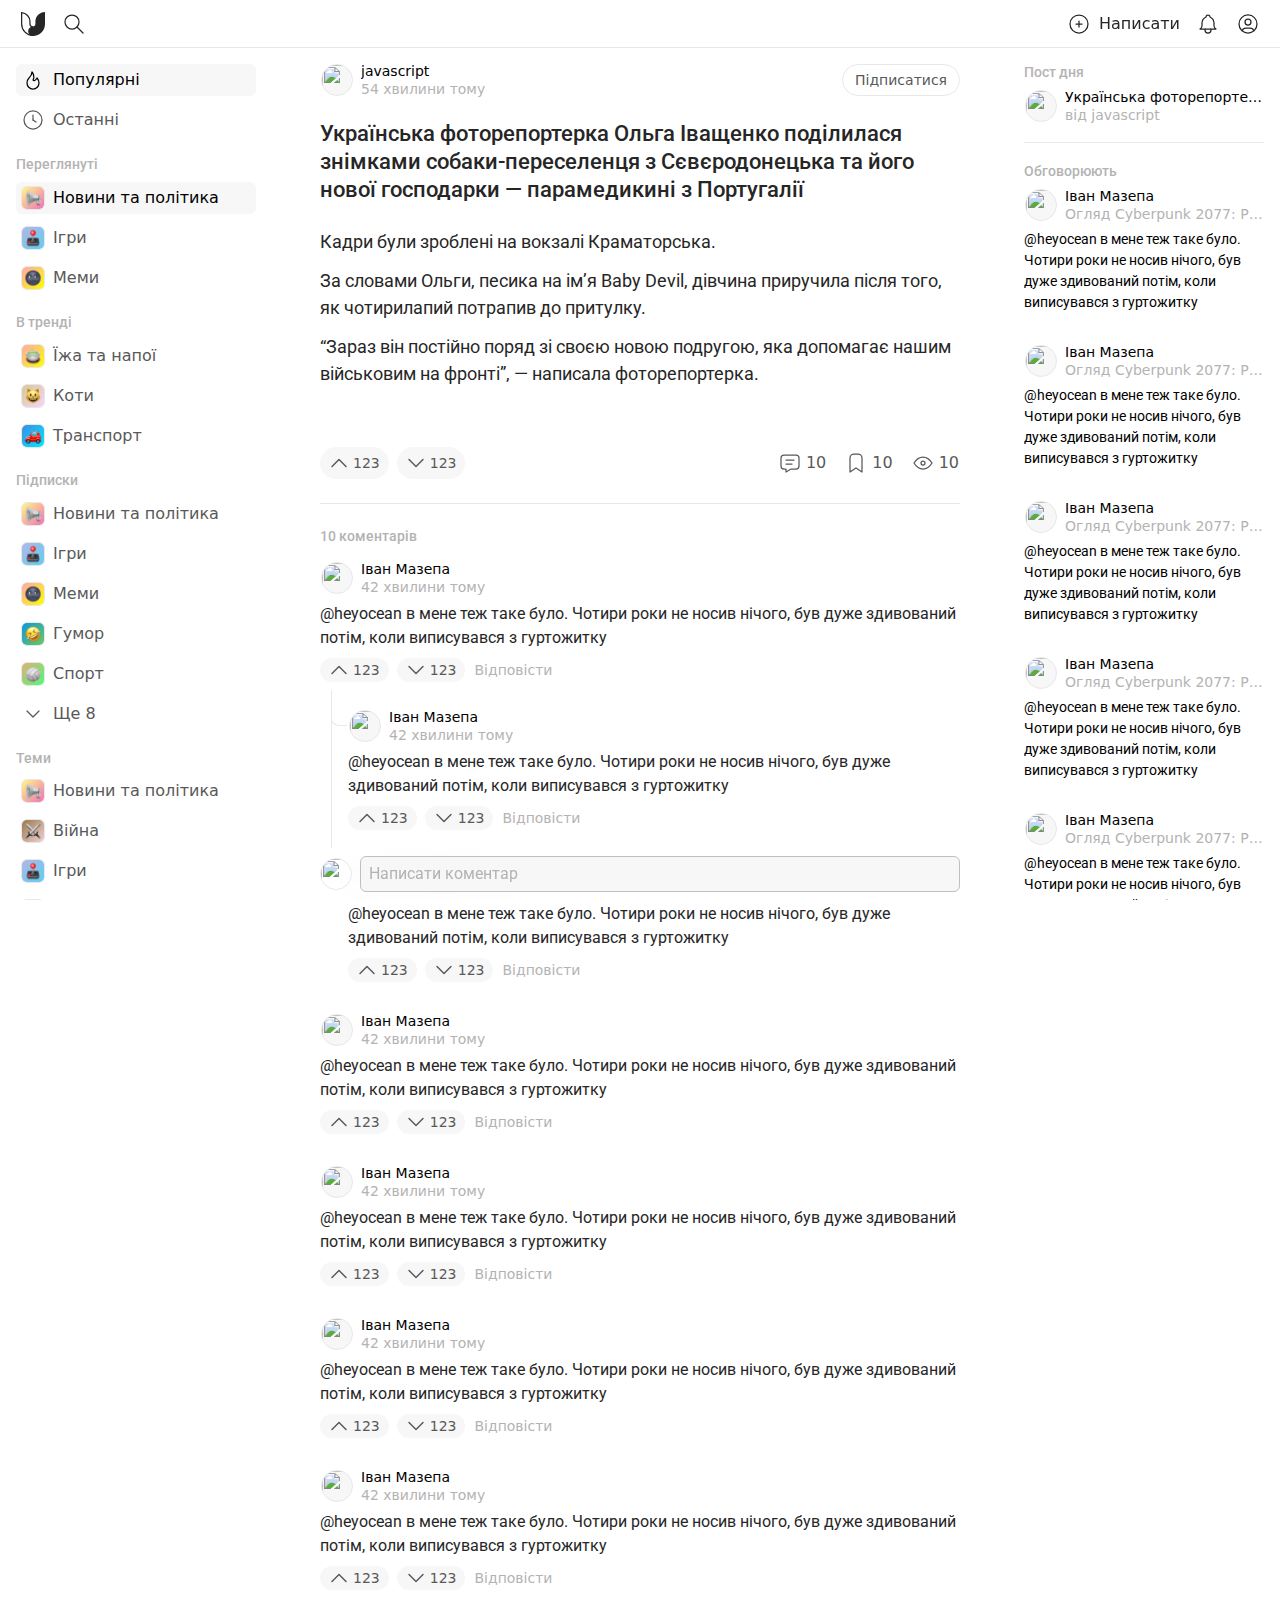
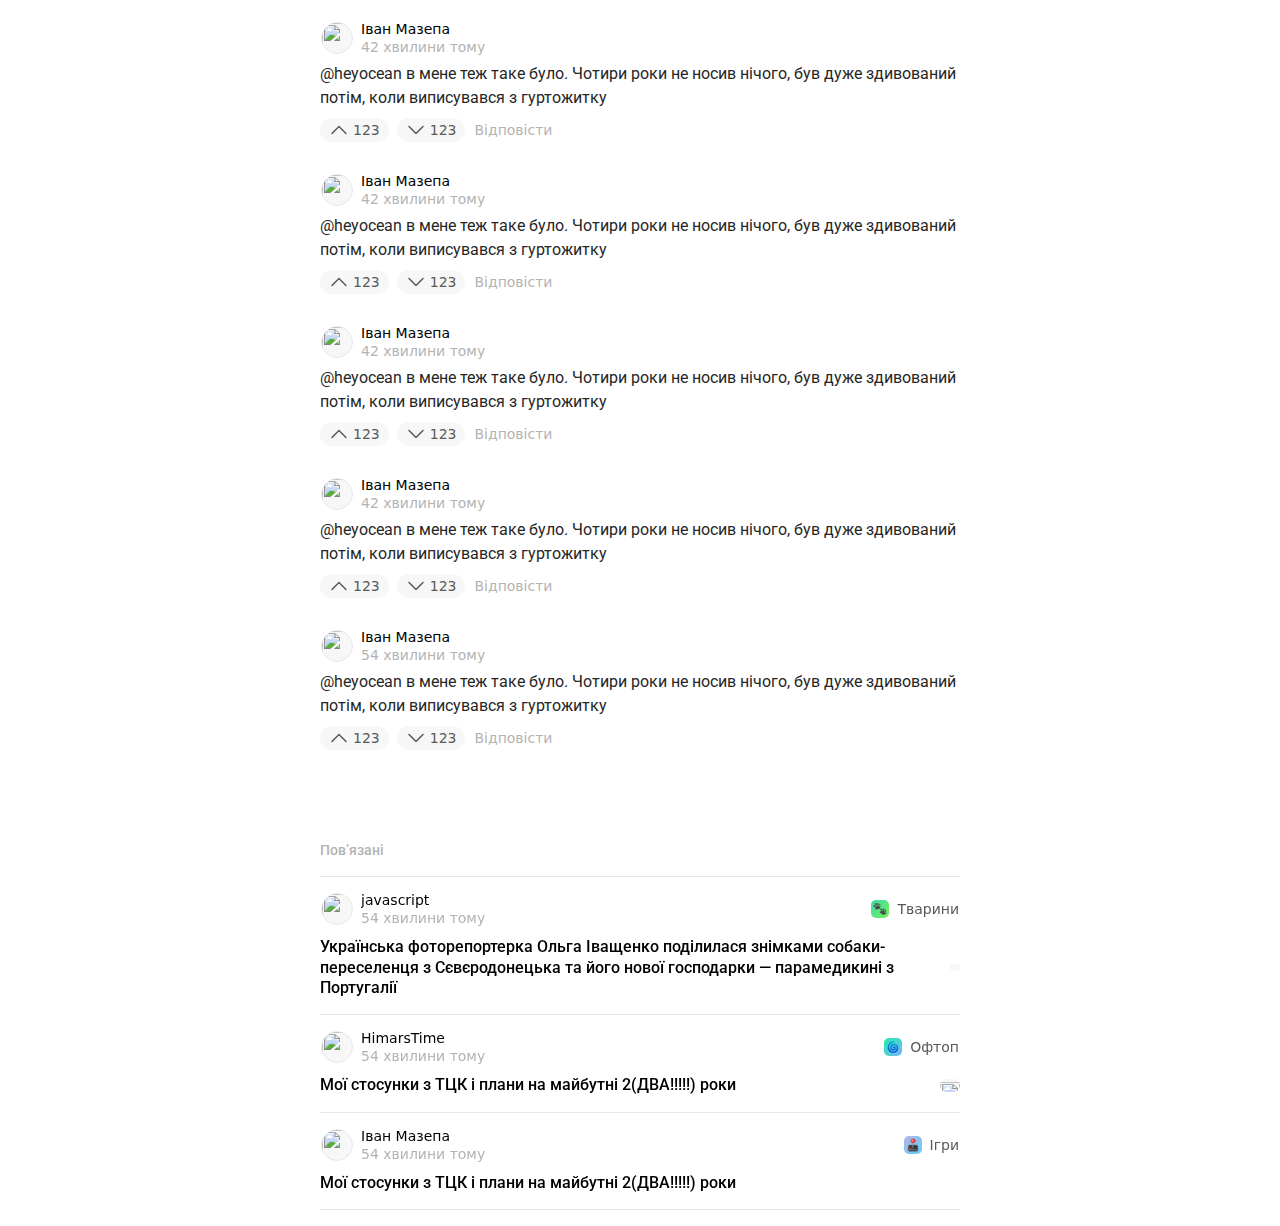
==== commit 345ec4a0: "Fix gups" ====
--- a/post.html
+++ b/post.html
@@ -2721,53 +2721,53 @@
                         </p>
                         <footer class="comment__footer">
                           <form class="vote-form">
-                      <button class="button">
-                        <span class="icon">
-                          <svg
-                            xmlns="http://www.w3.org/2000/svg"
-                            width="24"
-                            height="24"
-                            viewBox="0 0 24 24"
-                            stroke-width="1.25"
-                            stroke="currentColor"
-                            fill="none"
-                            stroke-linecap="round"
-                            stroke-linejoin="round"
-                          >
-                            <path
-                              stroke="none"
-                              d="M0 0h24v24H0z"
-                              fill="none"
-                            ></path>
-                            <path d="M6 15l6 -6l6 6"></path>
-                          </svg>
-                        </span>
-                        123
-                      </button>
-                      <button class="button">
-                        <span class="icon">
-                          <svg
-                            xmlns="http://www.w3.org/2000/svg"
-                            width="24"
-                            height="24"
-                            viewBox="0 0 24 24"
-                            stroke-width="1.25"
-                            stroke="currentColor"
-                            fill="none"
-                            stroke-linecap="round"
-                            stroke-linejoin="round"
-                          >
-                            <path
-                              stroke="none"
-                              d="M0 0h24v24H0z"
-                              fill="none"
-                            ></path>
-                            <path d="M6 9l6 6l6 -6"></path>
-                          </svg>
-                        </span>
-                        123
-                      </button>
-                    </form>
+                            <button class="button">
+                              <span class="icon">
+                                <svg
+                                  xmlns="http://www.w3.org/2000/svg"
+                                  width="24"
+                                  height="24"
+                                  viewBox="0 0 24 24"
+                                  stroke-width="1.25"
+                                  stroke="currentColor"
+                                  fill="none"
+                                  stroke-linecap="round"
+                                  stroke-linejoin="round"
+                                >
+                                  <path
+                                    stroke="none"
+                                    d="M0 0h24v24H0z"
+                                    fill="none"
+                                  ></path>
+                                  <path d="M6 15l6 -6l6 6"></path>
+                                </svg>
+                              </span>
+                              123
+                            </button>
+                            <button class="button">
+                              <span class="icon">
+                                <svg
+                                  xmlns="http://www.w3.org/2000/svg"
+                                  width="24"
+                                  height="24"
+                                  viewBox="0 0 24 24"
+                                  stroke-width="1.25"
+                                  stroke="currentColor"
+                                  fill="none"
+                                  stroke-linecap="round"
+                                  stroke-linejoin="round"
+                                >
+                                  <path
+                                    stroke="none"
+                                    d="M0 0h24v24H0z"
+                                    fill="none"
+                                  ></path>
+                                  <path d="M6 9l6 6l6 -6"></path>
+                                </svg>
+                              </span>
+                              123
+                            </button>
+                          </form>
                           <button type="button" class="button">
                             Відповісти
                           </button>
@@ -3499,7 +3499,7 @@
           </article>
 
           <h2 class="capheading">Повʼязані</h2>
-          <ul class="list">
+          <ul class="list" style="--list-px: var(--size-4)">
             <li>
               <article class="post-preview" data-post-preview-variant="compact">
                 <header class="post-preview__header">
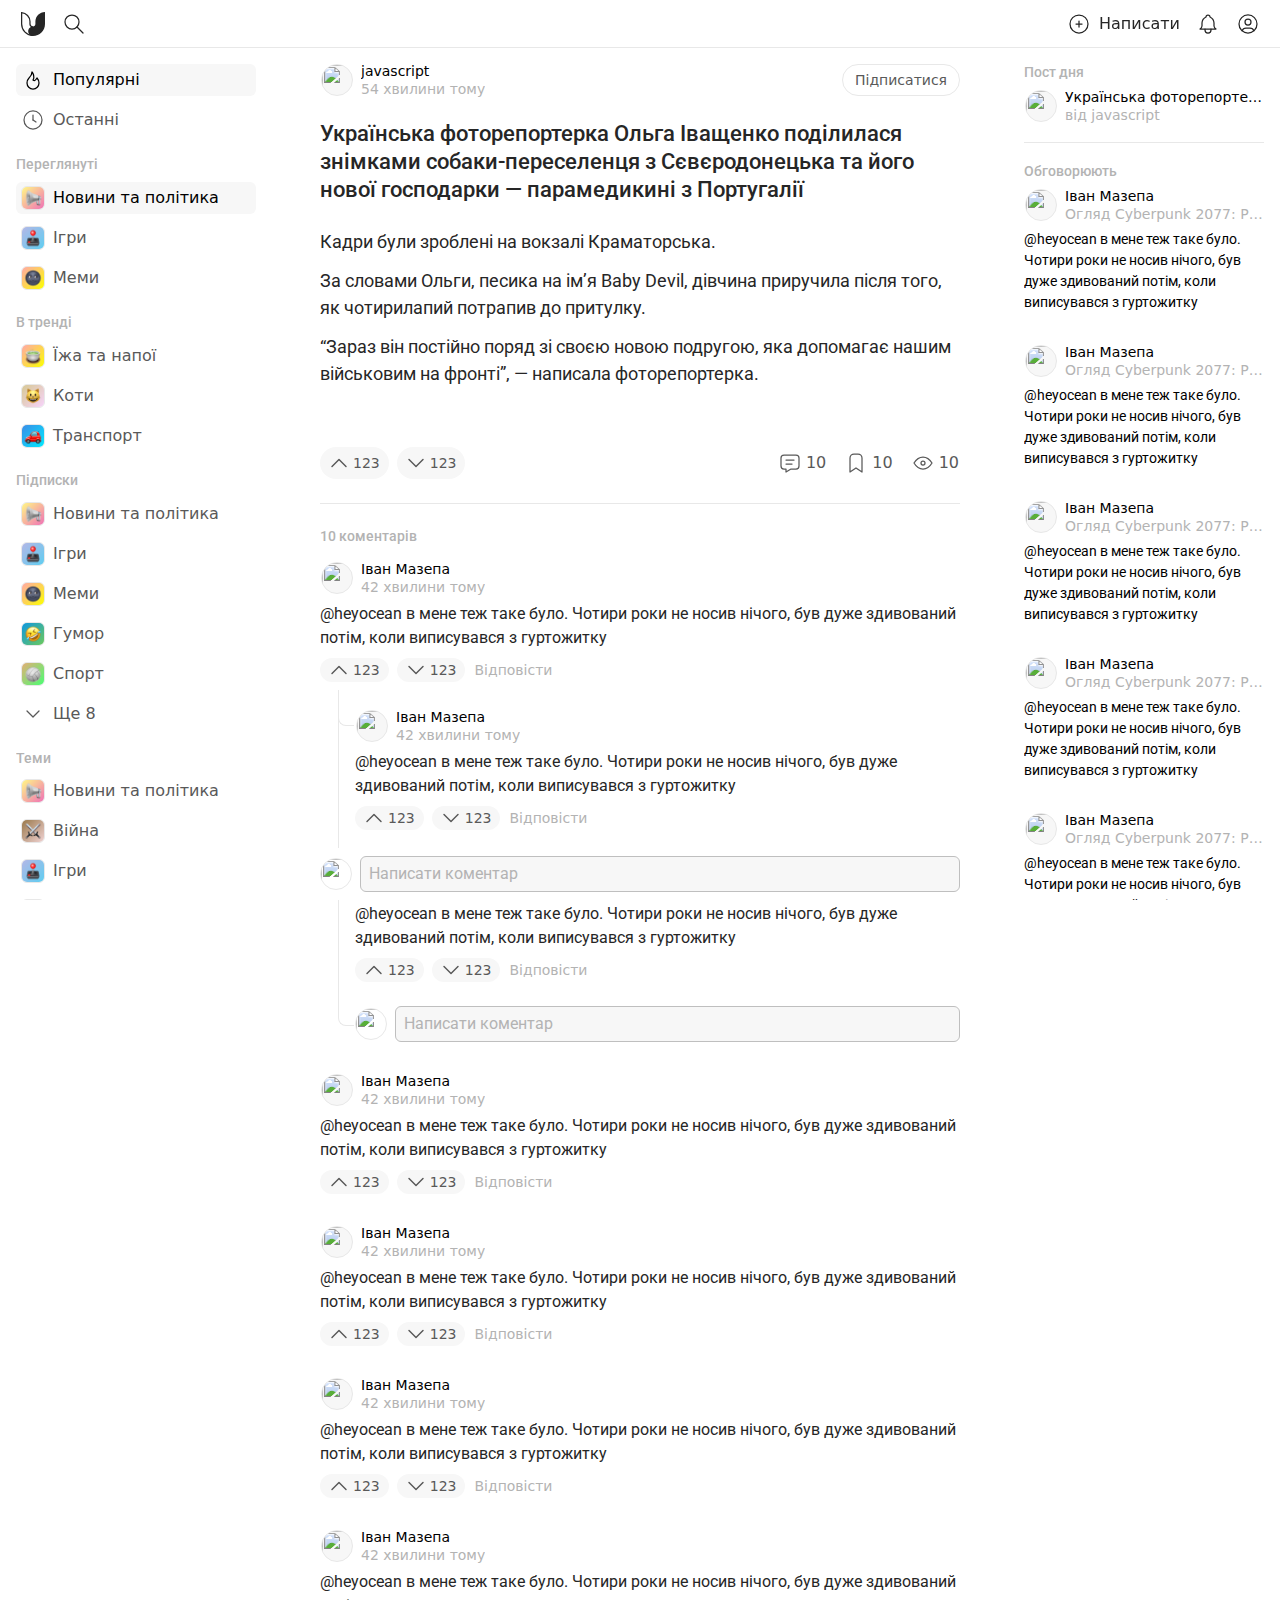
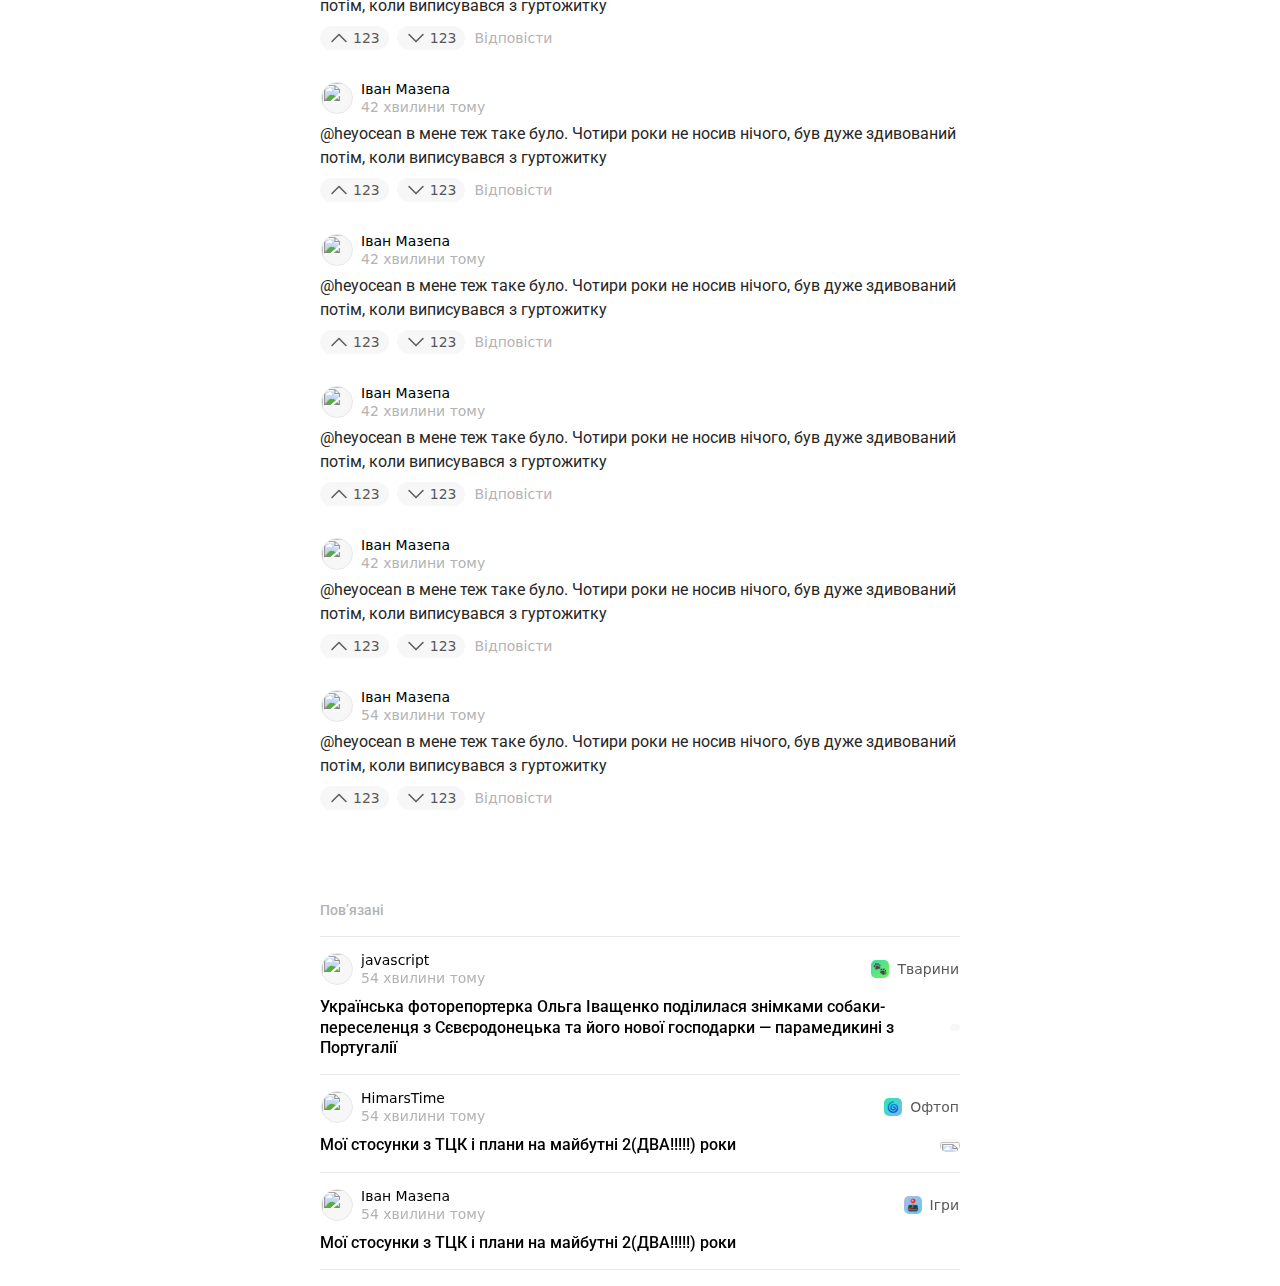
==== commit aeda13cb: "Update layout" ====
--- a/post.html
+++ b/post.html
@@ -2774,7 +2774,6 @@
                         </footer>
                       </article>
                     </li>
-                    <!--
                     <li class="comment-list__form">
                       <form class="comment-form" action="#" method="post">
                         <header class="comment-form__header">
@@ -2785,22 +2784,24 @@
                             />
                           </span>
                         </header>
-                        <textarea
-                          class="comment-form__input"
-                          placeholder="Написати коментар"
-                        ></textarea>
-                        <footer class="comment-form__actions">
-                          <button
-                            type="submit"
-                            class="button"
-                            data-button-variant="neutral"
-                          >
-                            <span class="icon">Додати</span>
-                          </button>
-                        </footer>
+                        <div class="comment-form__body">
+                          <textarea
+                            class="comment-form__input"
+                            placeholder="Написати коментар"
+                            required
+                          ></textarea>
+                          <footer class="comment-form__actions">
+                            <button
+                              type="submit"
+                              class="button"
+                              data-button-variant="neutral"
+                            >
+                              <span class="icon">Додати</span>
+                            </button>
+                          </footer>
+                        </div>
                       </form>
                     </li>
-                    -->
                   </ul>
                 </li>
                 <li>
@@ -3479,19 +3480,22 @@
                         />
                       </span>
                     </header>
-                    <textarea
-                      class="comment-form__input"
-                      placeholder="Написати коментар"
-                    ></textarea>
-                    <footer class="comment-form__actions">
-                      <button
-                        type="submit"
-                        class="button"
-                        data-button-variant="neutral"
-                      >
-                        <span class="icon">Додати</span>
-                      </button>
-                    </footer>
+                    <div class="comment-form__body">
+                      <textarea
+                        class="comment-form__input"
+                        placeholder="Написати коментар"
+                        required
+                      ></textarea>
+                      <footer class="comment-form__actions">
+                        <button
+                          type="submit"
+                          class="button"
+                          data-button-variant="neutral"
+                        >
+                          <span class="icon">Додати</span>
+                        </button>
+                      </footer>
+                    </div>
                   </form>
                 </li>
               </ul>
